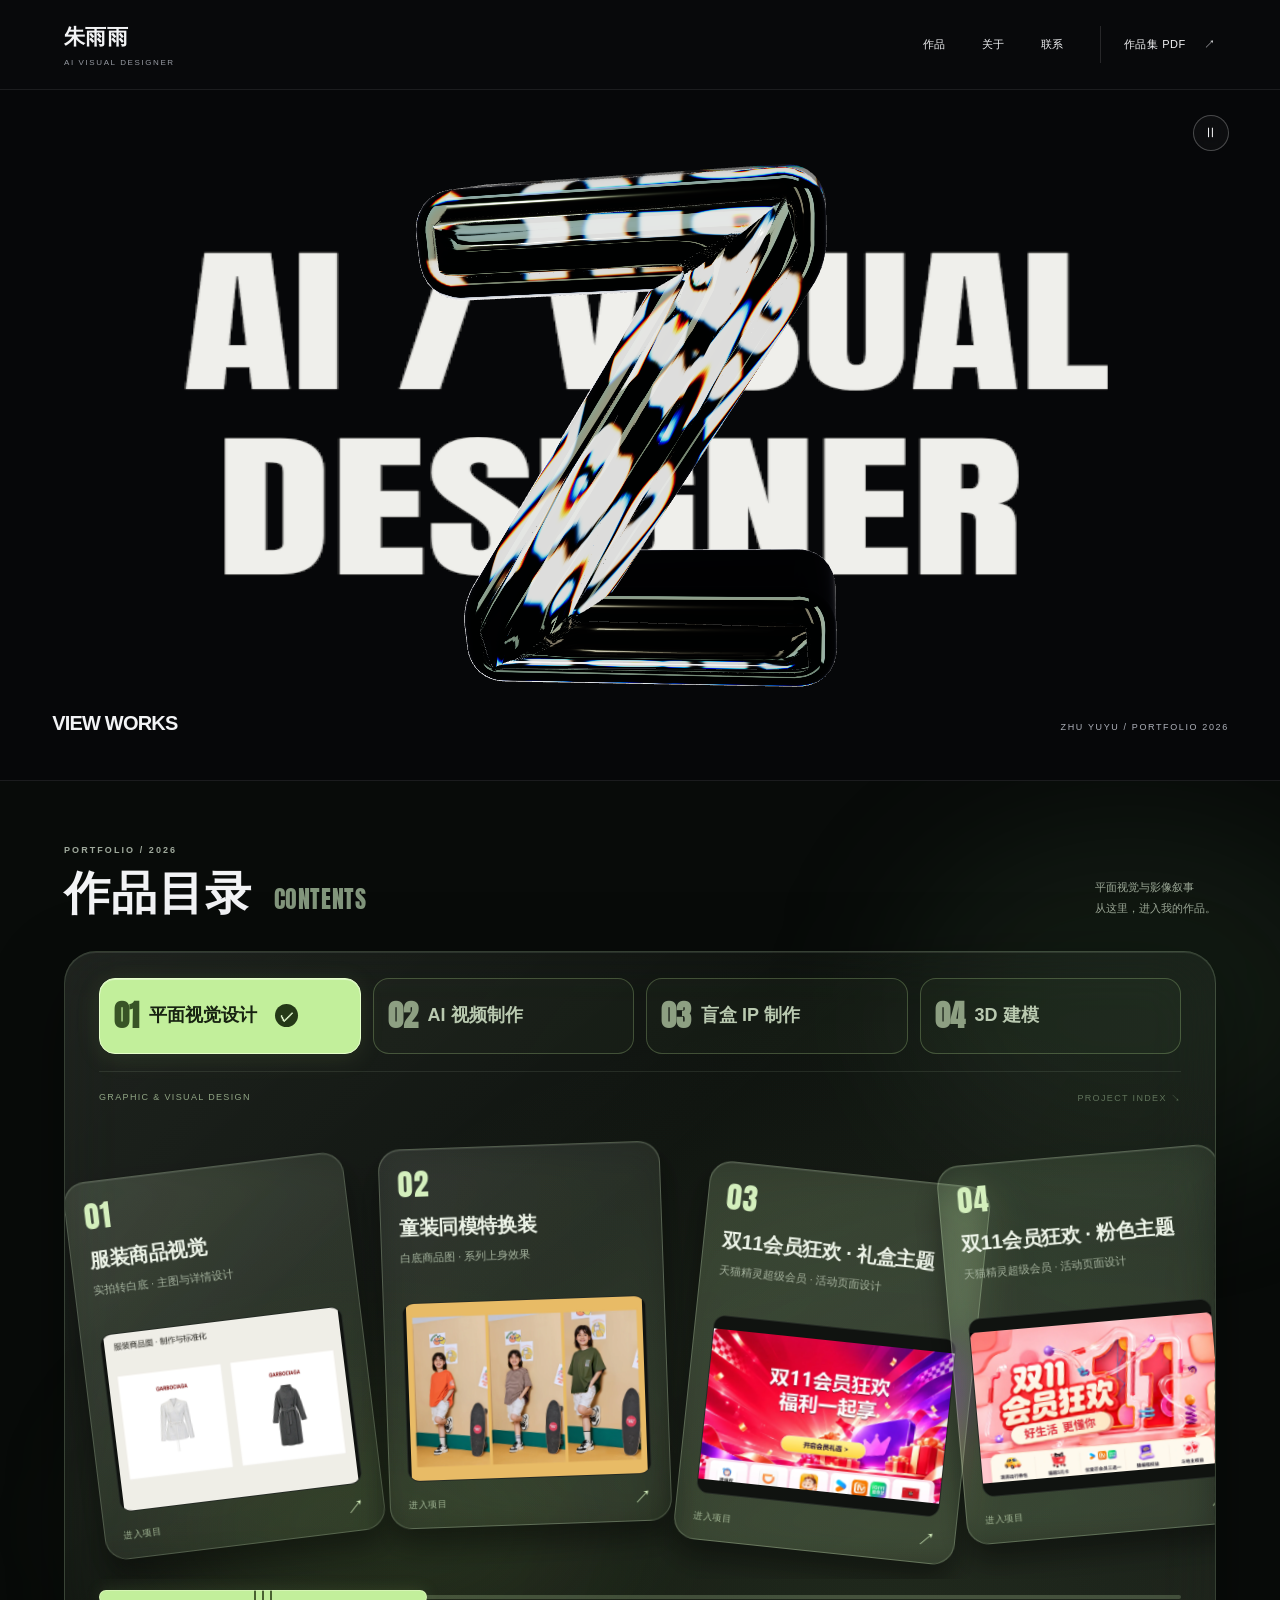
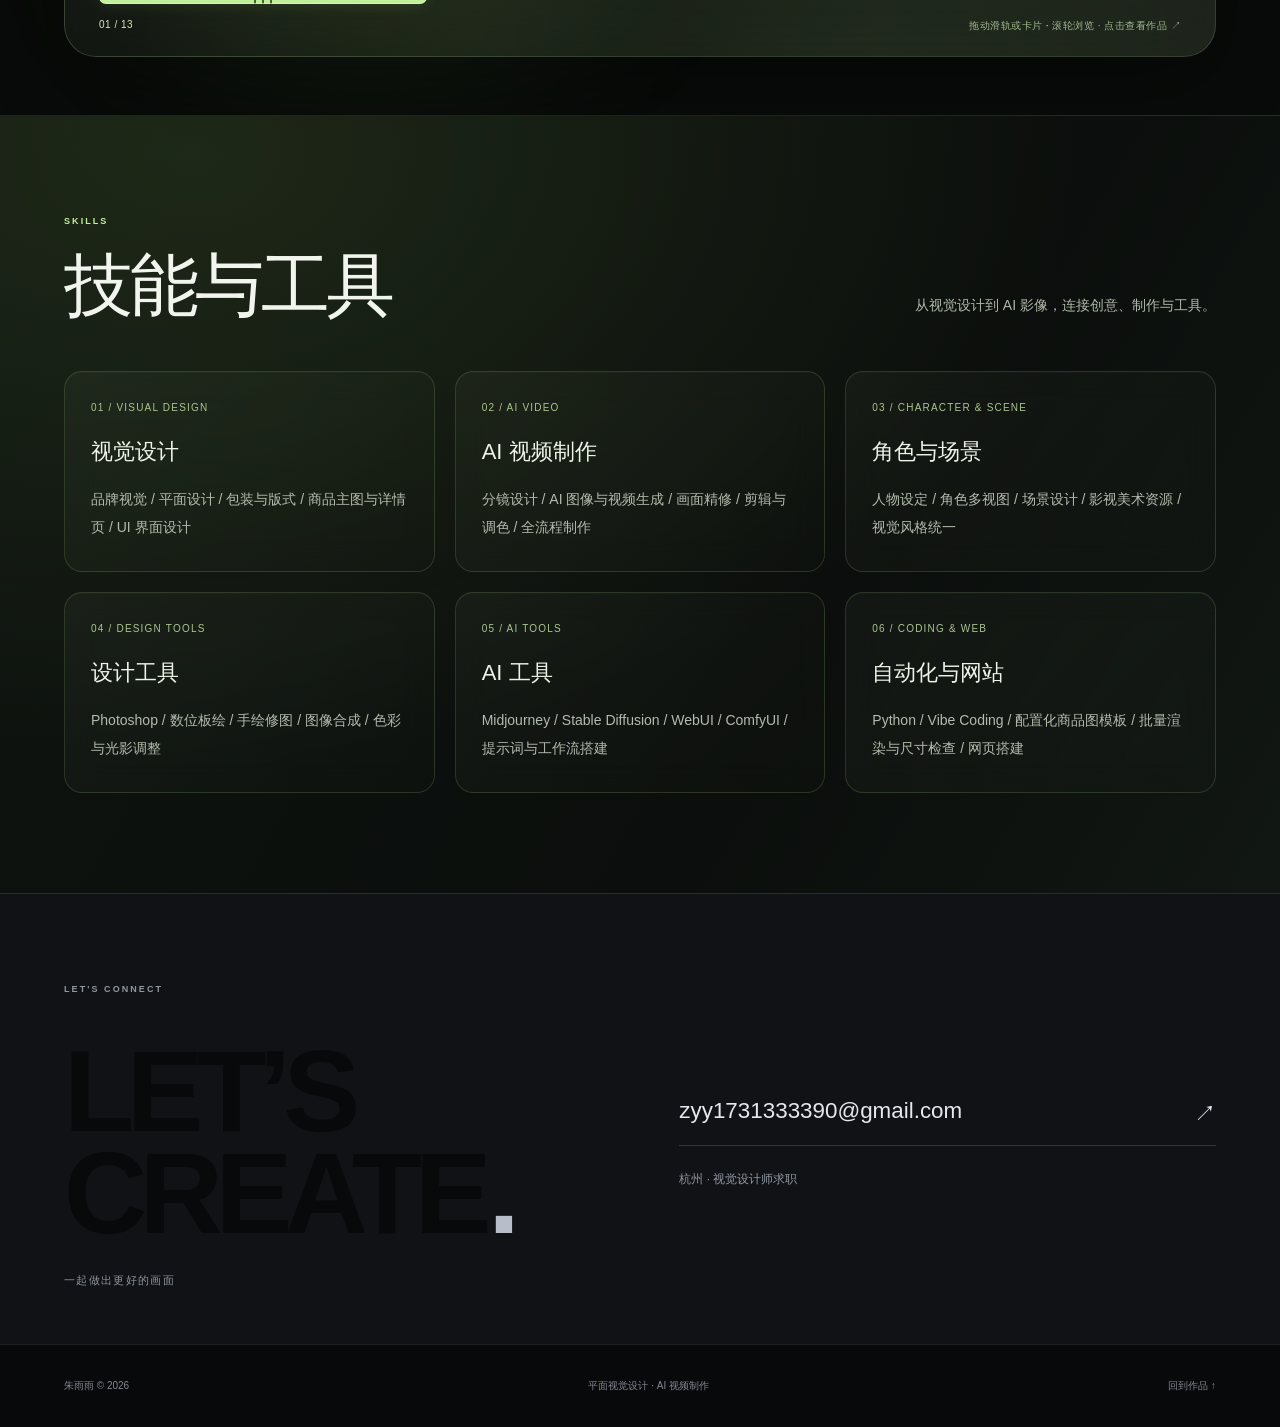
==== index.html @ 50a4301b "Remove two extra garment comparison pairs" ====
<!doctype html><html lang="zh-CN"><head><meta charset="utf-8"><meta name="viewport" content="width=device-width,initial-scale=1"><meta name="theme-color" content="#08090b"><meta name="description" content="朱雨雨的视觉设计作品集。探索童装 AI 换装、影视与角色视觉、产品广告，以及品牌与平面视觉设计。"><title>朱雨雨 · AI 视觉设计作品集</title><link rel="preload" href="vendor/Anton-Regular.ttf" as="font" type="font/ttf" crossorigin><link rel="modulepreload" href="vendor/three.module.min.js"><link rel="stylesheet" href="style.css?v=blender-20261102"><link rel="stylesheet" href="production.css?v=skills-grid-13"><script src="data.js?v=merged-20261104" defer></script><link rel="stylesheet" href="garment-case.css?v=flat-comparisons-5"><script src="garment-case.js?v=selected-comparisons-6" defer></script><link rel="stylesheet" href="commerce-cases.css?v=process-1"><script src="commerce-cases.js?v=merged-links-2" defer></script><script src="app.js?v=merged-catalog-20261104" defer></script><meta property="og:title" content="朱雨雨 · AI / VISUAL DESIGNER"><meta property="og:description" content="电商、影视与角色视觉，以及品牌设计的更多可能。"><meta property="og:image" content="https://zyygit-zh.github.io/ai-designer-portfolio/assets/cover-first-frame-desktop.webp"><script type="module" src="cover-motion.js?v=cover-startup-16"></script></head><body>
<a class="skip" href="#works">跳到作品</a><header class="header"><a class="identity" href="#" aria-label="朱雨雨首页">朱雨雨<span>AI VISUAL DESIGNER</span></a><nav aria-label="主导航"><a href="#works">作品</a><a href="#about">关于</a><a href="#contact">联系</a><a class="download" href="downloads/portfolio.pdf?v=updated-20261020" download="朱雨雨-AI视觉设计作品集-2026.pdf">作品集 PDF <span aria-hidden="true">↗</span></a></nav></header>
<main><section id="home" class="cover" aria-label="个人网站封面"><h1 class="visually-hidden">朱雨雨 · AI / VISUAL DESIGNER</h1><picture class="cover-poster" aria-hidden="true"><source media="(max-width:799px)" srcset="assets/cover-first-frame-mobile.webp"><img src="assets/cover-first-frame-desktop.webp" alt="" fetchpriority="high" width="1265" height="629"></picture><div id="cover-stage" aria-hidden="true"></div><button id="cover-motion-toggle" class="cover-motion-toggle" aria-label="暂停封面动效" aria-pressed="false" hidden>Ⅱ</button><a class="cover-entry" href="#works" aria-label="VIEW WORKS，查看作品"><span class="cover-entry-label">VIEW WORKS</span><span class="entry-arrow" aria-hidden="true">↗</span></a><span class="cover-caption">ZHU YUYU / PORTFOLIO 2026</span></section><section id="works" class="works catalog" aria-labelledby="catalog-title">
 <div class="catalog-heading">
  <div><p class="eyebrow">PORTFOLIO / 2026</p><h2 id="catalog-title">作品目录<span>CONTENTS</span></h2></div>
  <p class="catalog-heading-note">平面视觉与影像叙事<br>从这里，进入我的作品。</p>
 </div>
 <div class="catalog-panel">
  <div class="filter-line">
   <div class="filters" aria-label="作品目录分类">
    <button class="active" data-filter="visual" aria-pressed="true"><span class="catalog-tab-number">01</span><span class="catalog-tab-title">平面视觉设计</span><span class="catalog-tab-check" aria-hidden="true">✓</span></button>
    <button data-filter="video" aria-pressed="false"><span class="catalog-tab-number">02</span><span class="catalog-tab-title">AI 视频制作</span><span class="catalog-tab-check" aria-hidden="true">✓</span></button><button class="catalog-tab" data-filter="ip" aria-pressed="false"><span class="catalog-tab-number">03</span><span class="catalog-tab-title">盲盒 IP 制作</span><span class="catalog-tab-check" aria-hidden="true">✓</span></button><button class="catalog-tab" data-filter="model" aria-pressed="false"><span class="catalog-tab-number">04</span><span class="catalog-tab-title">3D 建模</span><span class="catalog-tab-check" aria-hidden="true">✓</span></button>
   </div>
  </div>
  <div class="catalog-meta"><span id="catalog-type">GRAPHIC &amp; VISUAL DESIGN</span><span>PROJECT INDEX <span aria-hidden="true">↘</span></span></div>
  <div class="gallery catalog-gallery" id="gallery" aria-label="平面视觉设计项目目录" tabindex="0"></div>
  <div class="catalog-navigation">
   <input id="gallery-range" class="catalog-range" type="range" min="0" max="1000" step="1" value="0" aria-label="作品目录浏览滑轨" aria-controls="gallery">
   <div class="gallery-bottom"><span id="gallery-status" aria-live="polite"></span><span>拖动滑轨或卡片 <span aria-hidden="true">·</span> 滚轮浏览 <span aria-hidden="true">·</span> 点击查看作品 <span aria-hidden="true">↗</span></span></div>
  </div>
 </div>
</section>

<section id="about" class="skills-section" aria-labelledby="skills-title">
 <div class="skills-heading"><div><p class="eyebrow">SKILLS</p><h2 id="skills-title">技能与工具</h2></div><p>从视觉设计到 AI 影像，连接创意、制作与工具。</p></div>
 <div class="skills-grid">
  <article class="skill-card"><span class="skill-number">01 / VISUAL DESIGN</span><h3>视觉设计</h3><p>品牌视觉 / 平面设计 / 包装与版式 / 商品主图与详情页 / UI 界面设计</p></article>
  <article class="skill-card"><span class="skill-number">02 / AI VIDEO</span><h3>AI 视频制作</h3><p>分镜设计 / AI 图像与视频生成 / 画面精修 / 剪辑与调色 / 全流程制作</p></article>
  <article class="skill-card"><span class="skill-number">03 / CHARACTER &amp; SCENE</span><h3>角色与场景</h3><p>人物设定 / 角色多视图 / 场景设计 / 影视美术资源 / 视觉风格统一</p></article>
  <article class="skill-card"><span class="skill-number">04 / DESIGN TOOLS</span><h3>设计工具</h3><p>Photoshop / 数位板绘 / 手绘修图 / 图像合成 / 色彩与光影调整</p></article>
  <article class="skill-card"><span class="skill-number">05 / AI TOOLS</span><h3>AI 工具</h3><p>Midjourney / Stable Diffusion / WebUI / ComfyUI / 提示词与工作流搭建</p></article>
  <article class="skill-card"><span class="skill-number">06 / CODING & WEB</span><h3>自动化与网站</h3><p>Python / Vibe Coding / 配置化商品图模板 / 批量渲染与尺寸检查 / 网页搭建</p></article>
 </div>
</section>
<section id="contact" class="contact"><p class="eyebrow">LET'S CONNECT</p><h2>LET’S<br>CREATE<span class="dot">.</span></h2><p class="contact-motto">一起做出更好的画面</p><div class="contact-links"><a href="mailto:zyy1731333390@gmail.com">zyy1731333390@gmail.com <span>↗</span></a><span>杭州 · 视觉设计师求职</span></div></section></main>
<footer><span>朱雨雨 © 2026</span><p>平面视觉设计 · AI 视频制作</p><a href="#works">回到作品 ↑</a></footer>
<dialog id="project-dialog" aria-labelledby="project-title"><div class="dialog-top"><span id="project-type"></span><button class="close" id="close-project" aria-label="关闭项目">关闭 ×</button></div><div id="project-content"></div></dialog><dialog id="lightbox" aria-label="查看大图"><button class="close lightbox-close" id="close-lightbox" aria-label="关闭大图">关闭 ×</button><img id="lightbox-image" alt=""><p id="lightbox-caption"></p><div class="lightbox-nav"><button id="lightbox-prev" aria-label="上一张图片">←</button><span id="lightbox-index"></span><button id="lightbox-next" aria-label="下一张图片">→</button></div></dialog>
</body></html>
---- style.css ----
:root{--paper:#f4f1eb;--ink:#262620;--muted:#77776e;--orange:#e34d2f;--line:#d9d6cc;--font:Inter,"PingFang SC","Microsoft YaHei",Arial,sans-serif}*{box-sizing:border-box}html{scroll-behavior:smooth;scroll-padding-top:110px}body{margin:0;background:var(--paper);color:var(--ink);font-family:var(--font);-webkit-font-smoothing:antialiased}button,a{-webkit-tap-highlight-color:transparent}a{color:inherit;text-decoration:none}button{font:inherit;color:inherit;cursor:pointer}button:focus-visible,a:focus-visible,.gallery:focus-visible{outline:3px solid var(--orange);outline-offset:6px}.skip{position:fixed;left:20px;top:-60px;padding:12px;background:var(--ink);color:white;z-index:100}.skip:focus{top:10px}.header{height:100px;padding:0 5vw;display:flex;align-items:center;justify-content:space-between}.identity{font-weight:700;font-size:24px;letter-spacing:-.04em}.identity span{display:block;margin-top:7px;font-size:9px;letter-spacing:.17em;font-weight:500}.header nav{display:flex;align-items:center;gap:36px;font-size:13px}.header nav a{position:relative}.header nav a:not(.download):after{content:'';height:1px;position:absolute;bottom:-5px;left:0;right:100%;background:var(--ink);transition:right .2s}.header nav a:hover:after{right:0}.download{padding:11px 0 11px 23px;border-left:1px solid var(--line)}.download span{margin-left:15px}.works{padding-top:36px;overflow:hidden}.section-intro{padding:0 5vw;display:flex;align-items:end;justify-content:space-between;gap:40px}.eyebrow{font-size:10px;letter-spacing:.2em;font-weight:600;margin:0 0 22px;color:var(--muted)}h1{font-size:clamp(32px,4.1vw,66px);font-weight:600;letter-spacing:-.05em;line-height:1.2;margin:0}.dot{color:var(--orange);margin-left:4px}.intro-aside{font-size:13px;line-height:1.9;margin:0 0 4px;color:var(--muted)}.filter-line{display:flex;justify-content:space-between;align-items:center;padding:38px 5vw 27px}.filters{display:flex;gap:28px}.filters button{border:0;background:none;padding:7px 0;font-size:12px;color:var(--muted);border-bottom:1px solid transparent}.filters button.active{border-color:var(--ink);color:var(--ink)}.filters span{font-size:9px;color:var(--orange);margin-left:5px}.arrows{display:flex;gap:20px}.arrows button,.lightbox-nav button{border:0;background:none;font-size:23px;padding:3px 8px}.gallery{display:flex;gap:34px;padding:12px 5vw 45px;overflow-x:auto;scroll-snap-type:x mandatory;scrollbar-width:none;overscroll-behavior-x:contain}.gallery::-webkit-scrollbar{display:none}.work{background:none;border:0;text-align:left;padding:0;flex:0 0 clamp(290px,37vw,540px);scroll-snap-align:center;min-width:0}.work .image-wrap{position:relative;aspect-ratio:1.25;transform:perspective(1200px) rotateY(0);transition:transform .45s,box-shadow .45s;box-shadow:0 19px 24px -22px #1e1a1660}.work img{display:block;width:100%;height:100%;object-fit:cover;object-position:center;transition:filter .35s}.work.concept img{object-fit:contain;background:#ebe7df}.work:hover .image-wrap{transform:perspective(1200px) translateY(-8px) rotateY(-2deg);box-shadow:14px 25px 33px -25px #1e1a1680}.work .view{position:absolute;bottom:16px;right:16px;background:var(--paper);padding:10px 15px;font-size:11px;opacity:0;transform:translateY(7px);transition:.2s}.work:hover .view,.work:focus-visible .view{opacity:1;transform:none}.work-meta{display:flex;justify-content:space-between;align-items:start;gap:16px;margin-top:23px}.work-title{font-size:21px;line-height:1.4;letter-spacing:-.035em;font-weight:600;margin:0 0 7px}.work-category{color:var(--muted);font-size:11px}.work-number{font-size:11px;color:var(--orange);padding-top:6px}.gallery-bottom{margin:0 5vw;display:flex;justify-content:space-between;padding-bottom:32px;border-bottom:1px solid var(--line);color:var(--muted);font-size:10px;letter-spacing:.1em}.gallery-bottom span:first-child{color:var(--ink);font-variant-numeric:tabular-nums}.featured{padding:105px 5vw 115px;display:grid;grid-template-columns:.75fr 1fr 1.25fr;gap:36px;align-items:center}.featured h2,h2{font-size:clamp(26px,3.3vw,50px);letter-spacing:-.055em;font-weight:550;line-height:1.3;margin:0}.featured-heading p:last-child{font-size:13px;line-height:1.9;color:var(--muted);margin-top:28px}.feature-image{border:0;background:none;text-align:left;padding:0;align-self:start}.feature-image img{display:block;width:100%;aspect-ratio:.8;object-fit:cover;transition:transform .4s}.film-feature{padding-top:100px}.film-feature img{aspect-ratio:1.25;object-position:60% center}.feature-image:hover img{transform:translateY(-5px)}.feature-image>span{display:flex;flex-direction:column;gap:9px;font-size:17px;margin-top:17px}.feature-image b{font-weight:400;font-size:10px;color:var(--muted)}.about{padding:85px 5vw 100px;background:#e9e7de;display:grid;grid-template-columns:1fr 1fr;gap:9vw}.about-title h2{font-size:clamp(32px,4.2vw,66px);line-height:1.55}.text-link{display:inline-block;margin-top:54px;font-size:12px;border-bottom:1px solid;padding-bottom:6px}.lead{font-size:23px;line-height:1.65;margin-top:0;letter-spacing:-.03em}.about-body>p:not(.lead){font-size:13px;line-height:2;color:#696a60}.tool-list{display:grid;grid-template-columns:1fr 1fr;gap:15px;font-size:11px;margin:33px 0 57px;color:#64665b}.about h3{font-size:13px;font-weight:500;margin:0 0 25px}.experience>div{border-top:1px solid #cbcbbf;padding:23px 0}.experience time{font-size:10px;color:var(--muted)}.experience h4{font-size:14px;font-weight:600;margin:13px 0 10px}.experience p{font-size:12px;line-height:1.9;color:#696a60;margin:0}.education{padding-top:20px;border-top:1px solid #cbcbbf}.process{padding:110px 5vw;display:grid;grid-template-columns:1fr 1fr;gap:9vw}.process h2{font-size:clamp(32px,4vw,62px);line-height:1.5}.process article{position:relative;padding-left:55px;margin-bottom:40px}.process article>span{position:absolute;top:2px;left:0;font-size:12px;color:var(--orange)}.process article h3{font-size:19px;font-weight:500;margin:0 0 16px}.process article p{font-size:13px;line-height:1.9;color:var(--muted);max-width:470px}.small-note{font-size:10px;color:var(--muted);line-height:1.8;padding-left:55px}.contact{background:var(--ink);color:var(--paper);padding:90px 5vw 100px;display:grid;grid-template-columns:1.1fr 1fr;align-items:end;gap:25px}.contact>.eyebrow{grid-column:1/-1;color:#a8a89b}.contact h2{font-size:clamp(40px,5.2vw,80px);font-weight:500}.contact-links{display:flex;flex-direction:column;gap:25px;padding-bottom:8px}.contact-links a{font-size:clamp(17px,2vw,29px);display:flex;justify-content:space-between;padding-bottom:16px;border-bottom:1px solid #525247}.contact-links>span{font-size:12px;color:#a8a89b}footer{padding:32px 5vw;font-size:10px;color:var(--muted);display:flex;align-items:center;justify-content:space-between;gap:30px}footer p{margin:0;line-height:1.8}dialog{border:0;padding:0;background:var(--paper);color:var(--ink);max-width:none}dialog::backdrop{background:#1a1919b8;backdrop-filter:blur(8px)}#project-dialog{width:min(1120px,94vw);height:90vh;max-height:90vh;overflow-y:auto;overscroll-behavior:contain}.dialog-top{display:flex;justify-content:space-between;align-items:center;padding:22px 40px;position:sticky;top:0;z-index:5;background:var(--paper);border-bottom:1px solid var(--line)}.dialog-top>span{font-size:10px;letter-spacing:.08em;color:var(--muted)}.close{border:0;background:none;padding:10px 0 10px 20px;font-size:12px}.project-header{padding:50px 40px 32px}.project-header h2{font-size:clamp(32px,4vw,55px);line-height:1.35;margin-bottom:24px}.project-header .summary{max-width:740px;line-height:1.9;font-size:15px;color:#66675e}.project-facts{display:grid;grid-template-columns:1fr 2fr;gap:35px;margin-top:32px;font-size:12px;line-height:1.9;border-top:1px solid var(--line);padding-top:24px}.project-facts strong{display:block;font-size:10px;color:var(--muted);font-weight:400;letter-spacing:.08em;margin-bottom:8px}.project-body{padding:0 40px 50px}.project-body h3{font-size:22px;margin:42px 0 14px;font-weight:550}.project-body .section-copy{font-size:13px;line-height:1.9;color:var(--muted);max-width:740px;margin-bottom:25px}.project-images{display:grid;grid-template-columns:repeat(2,minmax(0,1fr));gap:22px}.project-images.three{grid-template-columns:repeat(3,minmax(0,1fr))}.project-images.single{grid-template-columns:1fr}.project-images figure{margin:0;min-width:0}.project-images button{border:0;background:none;padding:0;display:block;width:100%;position:relative;cursor:zoom-in}.project-images img{width:100%;height:auto;display:block;max-height:780px;object-fit:contain}.project-images figcaption{font-size:10px;color:var(--muted);line-height:1.7;margin-top:11px}.video-block{margin-top:36px}.video-block h4{font-size:15px;font-weight:500;margin:0 0 14px}.video-block video{display:block;width:100%;max-height:650px;background:#141414}.video-block p{font-size:10px;color:var(--muted);line-height:1.8}.project-note{border-top:1px solid var(--line);padding-top:25px;margin-top:45px;font-size:11px;line-height:1.9;color:var(--muted)}#lightbox{width:100vw;height:100dvh;max-height:none;max-width:none;background:#171716;color:#e9e6de;overflow:hidden;padding:65px 35px 80px;display:none}#lightbox[open]{display:flex;flex-direction:column;align-items:center;justify-content:center}#lightbox-image{max-height:calc(100dvh - 175px);max-width:100%;object-fit:contain;display:block}.lightbox-close{position:absolute;right:30px;top:15px;color:white}.lightbox-nav{position:absolute;bottom:22px;display:flex;gap:40px;align-items:center;font-size:12px}.lightbox-nav button{color:white}#lightbox-caption{font-size:11px;margin:15px 0 0;color:#b6b5a9;text-align:center;max-width:80vw}body.modal-open{overflow:hidden}.empty{padding:80px;color:var(--muted)}
@media(min-width:1600px){.header,.section-intro,.filter-line{padding-left:max(5vw,calc((100vw - 1440px)/2));padding-right:max(5vw,calc((100vw - 1440px)/2))}.works{padding-top:45px}.gallery{padding-left:max(5vw,calc((100vw - 1440px)/2))}}
@media(max-width:800px){.header{height:86px}.identity{font-size:21px}.header nav{gap:23px}.header .download{display:none}.works{padding-top:24px}.section-intro{align-items:start}.intro-aside{display:none}.eyebrow{font-size:9px;margin-bottom:18px}.filter-line{padding-top:29px;padding-bottom:19px;gap:10px}.filters{gap:20px;overflow:auto;scrollbar-width:none;white-space:nowrap}.filters button{font-size:11px}.arrows{gap:8px}.arrows button{font-size:20px;padding:2px}.gallery{gap:23px;padding-bottom:33px}.work{flex-basis:76vw}.work .image-wrap{aspect-ratio:1.12}.work-title{font-size:19px}.work .view{display:none}.featured{padding:70px 5vw;grid-template-columns:1fr 1fr;gap:25px}.featured-heading{grid-column:1/-1;margin-bottom:7px}.featured-heading p:last-child{margin:15px 0}.featured-heading p:last-child br{display:none}.film-feature{padding-top:55px}.about{grid-template-columns:1fr;padding:65px 5vw;gap:45px}.about-title h2{font-size:40px;line-height:1.35}.about-title .text-link{margin-top:26px}.lead{font-size:21px}.tool-list{margin-bottom:40px}.process{grid-template-columns:1fr;padding:65px 5vw;gap:35px}.process h2{font-size:36px;line-height:1.35}.process article{padding-left:40px}.small-note{padding-left:40px}.contact{grid-template-columns:1fr;padding:65px 5vw;gap:25px}.contact h2{font-size:53px}.contact-links{margin-top:15px}.contact-links a{font-size:21px}.contact>.eyebrow{margin-bottom:0}footer{align-items:start;flex-wrap:wrap;gap:17px;font-size:9px}footer p{order:3;flex-basis:100%}.dialog-top{padding:14px 22px}.project-header{padding:35px 22px 22px}.project-facts{grid-template-columns:1fr;gap:17px;margin-top:24px}.project-body{padding:0 22px 35px}.project-images{gap:14px}.project-images.three{grid-template-columns:1fr 1fr}.project-images.three figure:first-child{grid-column:1/-1}.project-body h3{font-size:20px}.project-header .summary{font-size:14px}#project-dialog{width:96vw;height:94dvh;max-height:94dvh}#lightbox{padding:65px 10px 85px}.gallery-bottom{font-size:9px}.experience h4{line-height:1.6}}
@media(prefers-reduced-motion:reduce){html{scroll-behavior:auto}*,*:before,*:after{transition:none!important;animation:none!important}.work:hover .image-wrap{transform:none}}
/* Black / white / glass direction, based on the supplied cover. */
:root{--paper:#08090b;--ink:#f2f3f5;--muted:#8d9097;--orange:#d9dce3;--line:#ffffff24;color-scheme:dark}body{background:#08090b}.header{height:90px;border-bottom:1px solid #ffffff15;position:relative;z-index:10;background:#08090b}.identity{font-size:21px;letter-spacing:.02em}.identity span{color:#979ba3;font-size:8px;letter-spacing:.2em}.header nav{font-size:11px;letter-spacing:.05em}.download{border-color:#ffffff20}.visually-hidden{position:absolute!important;width:1px;height:1px;padding:0;margin:-1px;overflow:hidden;clip:rect(0,0,0,0);white-space:nowrap;border:0}.cover{position:relative;overflow:hidden;background:#060709;border-bottom:1px solid #ffffff16}.cover-art{display:block;width:100%;height:auto;max-height:calc(100svh - 90px);object-fit:contain;object-position:center;user-select:none}.cover-entry{position:absolute;left:2.3%;bottom:3.6%;width:16%;height:6.4%;min-height:30px;background:linear-gradient(130deg,#ffffff00,#ffffff00);border:1px solid transparent;transition:background .3s,border .3s;border-radius:2px}.cover-entry:hover,.cover-entry:focus-visible{background:#ffffff10;border-color:#ffffff40;backdrop-filter:blur(3px)}.entry-arrow{position:absolute;right:-18px;top:50%;transform:translateY(-50%);font-size:22px;transition:transform .25s;opacity:0}.cover-entry:hover .entry-arrow,.cover-entry:focus-visible .entry-arrow{opacity:1;transform:translate(5px,-50%)}.cover-caption{position:absolute;right:4vw;bottom:5.3%;font-size:9px;letter-spacing:.18em;color:#aeb1ba}.works{padding-top:100px;background:linear-gradient(170deg,#0a0b0e,#08090b 70%)}.section-intro{align-items:center}.eyebrow{font-size:9px;letter-spacing:.23em;color:#90959d}.works-title{font-size:clamp(37px,5.3vw,84px);font-weight:850;letter-spacing:-.065em;line-height:.98;max-width:850px}.works-title>span{display:block;font-size:12px;letter-spacing:.2em;font-weight:400;margin-top:22px;color:#959aa4}.intro-aside{font-size:12px;color:#a2a5ae}.filter-line{padding-top:37px}.filters button.active{border-color:white}.arrows button:disabled{opacity:.25;cursor:default}.gallery{padding-bottom:52px}.work .image-wrap{box-shadow:0 22px 32px -15px #0009;transition:transform .45s,box-shadow .45s}.work:hover .image-wrap{box-shadow:0 28px 48px -18px #000,0 0 0 1px #ffffff22;transform:perspective(1300px) translateY(-8px) rotateY(-2deg)}.work.concept img{background:#14161b}.work .view{background:#ffffff10;border:1px solid #ffffff30;backdrop-filter:blur(16px);color:white}.work-title{font-size:21px;font-weight:500;letter-spacing:-.02em}.work-number{color:#a6aab3}.work-category{color:#8a8f99}.gallery-bottom{border-color:#ffffff1c}.featured{padding-top:105px;padding-bottom:115px}.featured h2{font-size:clamp(37px,4vw,64px);font-weight:800;line-height:.95;letter-spacing:-.06em}.cn-subtitle{display:block;font-size:12px;font-weight:400;letter-spacing:.13em;margin-top:25px;color:#a8acb4}.featured-heading p:last-child{font-size:12px;color:#8d929c}.feature-image img{filter:saturate(.92);box-shadow:0 15px 35px #0005}.feature-image b{color:#8d929c}.about{background:linear-gradient(120deg,#121419,#0c0e12);border-top:1px solid #ffffff1c;border-bottom:1px solid #ffffff1c}.about-title h2{font-family:Arial,var(--font);font-weight:800;font-size:clamp(42px,5.9vw,93px);letter-spacing:-.075em;line-height:.98;overflow-wrap:anywhere}.about-motto{font-size:11px;letter-spacing:.08em;line-height:1.9;color:#979ba5;margin-top:27px}.about-title .text-link{color:#c4c7ce;font-size:11px;border-color:#616672}.lead{color:#f0f1f4;font-size:22px}.about-body>p:not(.lead){color:#a0a4ad}.tool-list{color:#b7bcc6;font-size:10px;gap:14px;border-top:1px solid #ffffff1c;padding-top:24px}.experience>div{border-color:#ffffff1c}.experience time{color:#858b96;font-size:10px}.experience h4{color:#e4e6eb}.experience p{color:#9b9faa}.education{border-color:#ffffff1c}.process h2{font-family:Arial,var(--font);font-size:clamp(47px,5vw,79px);font-weight:800;line-height:.99;letter-spacing:-.065em}.process article h3{color:#e7e9ef}.process article p{color:#9298a2}.process article>span{color:#b6bbc6}.contact{background:#101216;border-top:1px solid #ffffff1c;position:relative;overflow:hidden;align-items:center}.contact h2{font-family:Arial,var(--font);font-weight:800;font-size:clamp(62px,9vw,140px);letter-spacing:-.065em;line-height:.88}.contact .eyebrow{color:#9096a0}.contact-motto{position:absolute;bottom:45px;left:5vw;font-size:11px;letter-spacing:.12em;color:#8e949f}.contact-links{padding-bottom:0}.contact-links a{font-weight:300;font-size:clamp(16px,1.75vw,28px);color:#e5e7ec;border-color:#ffffff28}.contact-links>span{color:#9298a2}footer{border-top:1px solid #ffffff17;background:#08090b;color:#828893}.dot{color:#b7beca}.dialog-top{background:#0b0d12e8;backdrop-filter:blur(24px);border-color:#ffffff1c}.dialog-top>span{color:#a2a8b4}#project-dialog{background:#0e1117;color:#eff1f6;border:1px solid #ffffff21;box-shadow:0 30px 120px #000a}dialog::backdrop{background:#020306d4;backdrop-filter:blur(15px)}.project-header h2{font-weight:650;letter-spacing:-.03em}.project-header .summary{color:#a3a9b3}.project-facts{color:#d5dae3;border-color:#ffffff20}.project-facts strong{color:#828b99}.project-body .section-copy{color:#9ca4b0}.project-images figcaption{color:#87909e}.project-images img{background:#141820}.project-note{color:#929aa8;border-color:#ffffff1b}.video-block p{color:#8992a1}.close{color:#dce1eb}#lightbox{background:#050609}#lightbox-caption{color:#a5adba}.lightbox-nav{color:#cbd2de}.skip{background:#fff;color:#08090b}
@media(min-width:1600px){.works{padding-top:100px}}
@media(max-width:800px){.header{height:78px}.identity{font-size:18px}.identity span{font-size:7px}.header nav{gap:21px;font-size:10px}.cover-art{max-height:none;aspect-ratio:2048/1096;object-fit:contain;width:100%}.cover-caption{font-size:6px;right:4%;bottom:4%;letter-spacing:.12em}.cover-entry{min-height:23px;width:18%;bottom:2.2%;left:2.4%}.entry-arrow{font-size:15px;right:-11px}.works{padding-top:60px}.works-title{font-size:43px;max-width:95vw}.works-title>span{font-size:10px;margin-top:16px}.featured{padding-top:65px;padding-bottom:70px}.featured h2{font-size:43px}.featured-heading{display:grid;grid-template-columns:1fr 1fr;gap:0 20px}.featured-heading>.eyebrow{grid-column:1/-1}.featured-heading p:last-child{align-self:end;font-size:11px}.cn-subtitle{font-size:10px;margin-top:17px}.about-title h2{font-size:clamp(43px,10.8vw,78px);line-height:.98}.about-title .text-link{margin-top:15px}.about-motto{margin-top:20px;font-size:10px}.about{gap:35px}.lead{font-size:20px}.process h2{font-size:56px}.contact{padding-bottom:110px}.contact h2{font-size:75px}.contact-motto{bottom:35px;font-size:10px}.contact-links{margin-top:12px}.contact-links a{font-size:20px}.dialog-top{padding:14px 20px}.project-images img{background:#101319}}

/* Live optical glass Z cover. */
.cover{height:clamp(420px,54vw,calc(100svh - 90px));min-height:360px}.cover-poster{position:absolute;inset:0;overflow:hidden;pointer-events:none}.cover-poster img{position:absolute;top:0;left:50%;display:block;height:100%;width:auto;max-width:none;transform:translateX(-50%)}.motion-ready .cover-poster{visibility:hidden}#cover-stage{position:absolute;inset:0;opacity:0}.motion-ready #cover-stage{opacity:1}#cover-stage canvas{display:block;width:100%;height:100%}.cover-entry{z-index:2;left:4vw;bottom:5%;height:auto;min-height:40px;width:auto;padding:10px 0}.cover-entry-label{display:block;font-size:20px;font-weight:800;letter-spacing:-.04em}.cover-caption{z-index:2;bottom:7%}.cover-motion-toggle{position:absolute;right:4vw;top:25px;z-index:3;border:1px solid #ffffff40;background:#ffffff08;backdrop-filter:blur(8px);width:36px;height:36px;border-radius:50%;font-size:13px}.cover-motion-toggle[hidden]{display:none}.entry-arrow{right:-30px}.cover-entry:hover{border-color:transparent;background:none}.cover-entry:focus-visible{outline:2px solid white;outline-offset:6px}@media(max-width:800px){.cover{height:76vw;min-height:320px;max-height:650px}.cover-entry-label{font-size:15px}.cover-entry{left:5vw;bottom:4%}.cover-caption{bottom:7%;font-size:6px}.cover-motion-toggle{width:30px;height:30px;top:18px}}

.cover-entry{min-width:150px}
@media(max-width:800px){.cover-entry{min-width:110px}}

@font-face{font-family:CoverDisplay;src:url("vendor/Anton-Regular.ttf") format("truetype");font-weight:400;font-style:normal;font-display:swap}

/* Project index: dark green frosted glass and offset portfolio cards. */
#works.catalog{--catalog-green:#c2ef9b;padding:64px 0 58px;position:relative;background:#080b09;isolation:isolate;overflow:hidden}
.catalog:before,.catalog:after{content:"";position:absolute;z-index:-1;pointer-events:none;border-radius:50%;filter:blur(70px)}
.catalog:before{width:460px;height:340px;right:-80px;top:50px;background:#49734a26}
.catalog:after{width:480px;height:260px;left:10%;bottom:60px;background:#6c8d4530}
.catalog-heading{margin:0 auto 32px;width:90%;max-width:1440px;display:flex;justify-content:space-between;align-items:end;gap:24px}
.catalog-heading .eyebrow{color:#9fa99c;margin-bottom:13px}
#catalog-title{font-size:clamp(34px,3.6vw,57px);font-weight:750;letter-spacing:.02em;line-height:1.1}
#catalog-title>span{font-family:CoverDisplay,Arial,sans-serif;font-weight:400;font-size:.52em;letter-spacing:.025em;color:#82967c;display:inline-block;margin-left:22px}
.catalog-heading-note{color:#9ca897;font-size:11px;line-height:1.9;margin:0}
.catalog-panel{position:relative;width:90%;max-width:1440px;margin:0 auto;border:1px solid #d0f0be30;border-radius:32px;background:linear-gradient(125deg,#d7f5c814,#a6c5980b 45%,#cadfc614);box-shadow:inset 0 1px 0 #efffe51a,0 24px 80px #0005;backdrop-filter:blur(32px);-webkit-backdrop-filter:blur(32px);overflow:hidden}
.catalog-panel:before{content:"";position:absolute;inset:0;pointer-events:none;background:radial-gradient(ellipse at 70% 100%,#a3d47718,transparent 65%),linear-gradient(140deg,#ffffff08,transparent 45%);z-index:-1}
.catalog .filter-line{padding:26px 34px 17px;gap:24px;align-items:center}
.catalog .filters{gap:12px;flex-wrap:wrap}
.catalog .filters button{display:flex;align-items:center;gap:12px;padding:12px 18px;border:1px solid transparent;border-radius:12px;font-size:14px;color:#9caa95;transition:background .25s,border-color .25s,color .25s}
.catalog .filters button.active{background:#b5e89716;border-color:#c4eea944;color:#e6f6d9}
.catalog .filters button:hover{background:#b5e8970d;color:#ecf8e3}
.catalog .filters .catalog-tab-number{font-family:CoverDisplay,Arial,sans-serif;font-size:19px;margin:0;color:#73816c}
.catalog .filters button.active .catalog-tab-number{color:var(--catalog-green)}
.catalog .arrows{gap:9px}
.catalog .arrows button{font-size:21px;line-height:1;width:38px;height:38px;border:1px solid #c1dda42b;border-radius:50%;color:#cfe9bb}
.catalog .arrows button:hover:not(:disabled){background:#bcdf9c18;border-color:#c4eea965}
.catalog-meta{display:flex;justify-content:space-between;margin:0 34px;padding-top:20px;border-top:1px solid #d1e4c31b;font-size:9px;letter-spacing:.15em;color:#91a685}
.catalog-meta>span:last-child{color:#61735b}
#works .catalog-gallery{padding:40px 36px 54px;gap:14px;scroll-snap-type:x proximity;scroll-padding-inline:36px;align-items:flex-start}
#works .catalog-card{position:relative;flex:0 0 clamp(220px,22vw,306px);margin-right:-8px;padding:20px 18px 14px;border:1px solid #d8efc942;border-radius:22px;background:linear-gradient(150deg,#cbe9b91c,#abc0940c);box-shadow:inset 0 1px 0 #ffffff16,0 18px 28px #0006;backdrop-filter:blur(20px);-webkit-backdrop-filter:blur(20px);transform:translateY(var(--card-offset)) rotate(var(--card-angle));transform-origin:50% 88%;transition:transform .35s,border-color .35s,box-shadow .35s;background-clip:padding-box;scroll-snap-align:start;will-change:transform}
#works .catalog-card:nth-child(4n+2){background:linear-gradient(145deg,#c3cdc21a,#b7d79d0b)}
#works .catalog-card:nth-child(4n+3){background:linear-gradient(145deg,#d4f5bd24,#b9d09f14)}
#works .catalog-card:nth-child(4n){background:linear-gradient(145deg,#7ea87521,#aac99412)}
#works .catalog-card:hover,#works .catalog-card:focus-visible{transform:translateY(-8px) rotate(0);z-index:3;border-color:#daffb57a;box-shadow:0 24px 40px #0008,inset 0 1px 0 #ffffff20}
.catalog-card-top{display:flex;align-items:center;justify-content:space-between;gap:12px;margin-bottom:15px}
.catalog-card-number{font-family:CoverDisplay,Arial,sans-serif;font-size:30px;line-height:1;letter-spacing:.02em;color:#d4efbd}
.catalog-card-label{font-size:9px;letter-spacing:.1em;color:#a5b79a;border:1px solid #cde0be30;border-radius:20px;padding:5px 8px}
.catalog-card h3{font-size:20px;line-height:1.35;letter-spacing:-.02em;font-weight:600;margin:0 0 8px;color:#edf4e8;min-height:27px}
.catalog-card-subtitle{font-size:11px;line-height:1.6;color:#a7b5a0;margin:0 0 18px;min-height:35px}
.catalog-thumbnail{position:relative;aspect-ratio:1.36;border-radius:12px;border:1px solid #eefde520;overflow:hidden;background:#080c09}
#works .catalog-thumbnail img{width:100%;height:100%;object-fit:contain;display:block;background:#101310}
.catalog-play{position:absolute;inset:50% auto auto 50%;transform:translate(-50%,-50%);width:38px;height:38px;display:grid;place-items:center;padding-left:3px;color:#e5ffd2;font-size:12px;border-radius:50%;border:1px solid #e4ffcb66;background:#0b100b70;backdrop-filter:blur(12px)}
.catalog-card-bottom{display:flex;align-items:center;justify-content:space-between;font-size:9px;letter-spacing:.08em;color:#a6ba99;margin-top:14px}
.catalog-card-bottom>span{font-size:18px;line-height:1;color:#d4efbd}
.catalog .gallery-bottom{margin:0 34px;padding:15px 0 23px;border-top:1px solid #cce5b921;border-bottom:0;letter-spacing:.1em;color:#7f9571}
.catalog .gallery-bottom>span:first-child{color:#d1e8be}
.catalog button:focus-visible,.catalog .gallery:focus-visible{outline:2px solid #c9f39e;outline-offset:5px}
@media(min-width:1600px){#works .catalog-gallery{gap:21px}.catalog .filter-line{padding-top:30px}#works .catalog-card{flex-basis:306px}}
@media(max-width:800px){
 #works.catalog{padding:45px 0}
 .catalog-heading{margin-bottom:24px;align-items:center}
 #catalog-title{font-size:31px}
 #catalog-title>span{font-size:18px;display:block;margin:9px 0 0}
 .catalog-heading-note{font-size:10px;max-width:130px}
 .catalog-panel{width:92%;border-radius:24px}
 .catalog .filter-line{padding:19px 17px 16px;gap:10px;align-items:start;flex-wrap:wrap}
 .catalog .filters{gap:7px;overflow:visible;flex:1}
 .catalog .filters button{padding:10px 11px;font-size:12px;gap:7px;flex:1;justify-content:center;white-space:nowrap}
 .catalog .filters .catalog-tab-number{font-size:16px}
 .catalog .arrows{width:100%;justify-content:flex-end;gap:8px}
 .catalog .arrows button{width:30px;height:30px;font-size:18px}
 .catalog-meta{margin:0 20px;padding-top:17px;font-size:8px;letter-spacing:.09em}
 #works .catalog-gallery{padding:34px 29px 48px;gap:18px;scroll-padding-inline:29px}
 #works .catalog-card{flex-basis:min(69vw,292px);margin-right:-7px;padding:19px 16px 14px;border-radius:20px}
 .catalog-card h3{font-size:19px}
 .catalog-card-number{font-size:28px}
 .catalog .gallery-bottom{margin:0 20px;padding:14px 0 21px;font-size:8px;letter-spacing:.04em}
}
@media(max-width:380px){.catalog .filters button{font-size:11px;padding:10px 8px}.catalog-meta>span:last-child{display:none}.catalog-heading-note{font-size:9px}}
@media(prefers-reduced-motion:reduce){#works .catalog-card:hover,#works .catalog-card:focus-visible{transform:translateY(var(--card-offset)) rotate(var(--card-angle))}}

/* Prominent categories and a bottom rail for direct browsing. */
.catalog .filters{gap:16px}
.catalog .filters button{position:relative;gap:16px;min-width:260px;min-height:76px;padding:17px 24px;border:1px solid #c2ef9b40;border-radius:16px;background:#c2ef9b08;color:#b9c9b0;font-size:21px;font-weight:600;line-height:1.3}
.catalog .filters button:hover{background:#c2ef9b16;border-color:#c2ef9b70}
.catalog .filters button.active,.catalog .filters button.active:hover{background:#c2ef9b;color:#172211;border-color:#e6ffcb;box-shadow:inset 0 1px 0 #fff6,0 4px 24px #a6d5771f}
.catalog .filters .catalog-tab-number{font-size:30px;color:#8d9f82}
.catalog .filters button.active .catalog-tab-number{color:#385426}
.catalog .filters .catalog-tab-title{font-size:inherit;font-weight:inherit;color:inherit;margin:0}
.catalog .filters .catalog-tab-check{display:grid;place-items:center;width:23px;height:23px;margin-left:8px;border-radius:50%;background:#243817;color:#e2f8cf;font-size:14px;opacity:0}
.catalog .filters button.active .catalog-tab-check{opacity:1}
#works .catalog-gallery{scroll-snap-type:none;scroll-behavior:auto;cursor:grab;touch-action:pan-x pan-y;overscroll-behavior-x:contain}
#works .catalog-card{cursor:grab}
#works .catalog-gallery.is-dragging,#works .catalog-gallery.is-dragging .catalog-card{cursor:grabbing;user-select:none}
#works .catalog-gallery.is-dragging .catalog-card:hover{transform:translateY(var(--card-offset)) rotate(var(--card-angle));z-index:auto}
.catalog-thumbnail img{-webkit-user-drag:none;user-select:none}
.catalog-navigation{margin:0 34px}
.catalog-range{display:block;appearance:none;-webkit-appearance:none;width:100%;height:36px;margin:0;padding:0;border:0;background:transparent;cursor:grab;touch-action:none}
.catalog-range:active{cursor:grabbing}
.catalog-range::-webkit-slider-runnable-track{height:4px;border-radius:8px;background:#c8e8ac38}
.catalog-range::-webkit-slider-thumb{appearance:none;-webkit-appearance:none;width:var(--rail-thumb-width,140px);height:14px;margin-top:-5px;border:1px solid #e2f9c5a1;border-radius:9px;background:linear-gradient(90deg,transparent calc(50% - 9px),#496230 calc(50% - 9px),#496230 calc(50% - 7px),transparent calc(50% - 7px),transparent calc(50% - 1px),#496230 calc(50% - 1px),#496230 calc(50% + 1px),transparent calc(50% + 1px),transparent calc(50% + 7px),#496230 calc(50% + 7px),#496230 calc(50% + 9px),transparent calc(50% + 9px)),#c2ef9b;box-shadow:0 0 16px #b0df7b25}
.catalog-range::-moz-range-track{height:4px;border-radius:8px;background:#c8e8ac38}
.catalog-range::-moz-range-thumb{width:var(--rail-thumb-width,140px);height:12px;border:1px solid #e2f9c5a1;border-radius:9px;background:#c2ef9b}
.catalog-range:hover::-webkit-slider-thumb{background-color:#d6ffb0}
.catalog-range:focus-visible{outline:2px solid #c9f39e;outline-offset:3px;border-radius:12px}
.catalog-range:disabled{opacity:.4;cursor:default}
.catalog .catalog-navigation .gallery-bottom{margin:0;padding:4px 0 23px;border:0;font-size:10px;letter-spacing:.05em;color:#a0b78f}
@media(max-width:800px){
 .catalog .filters{display:grid;grid-template-columns:repeat(2,minmax(0,1fr));width:100%;gap:10px}
 .catalog .filters button{min-width:0;min-height:96px;padding:14px 13px;gap:10px;align-items:flex-start;justify-content:center;flex-direction:column;font-size:17px;white-space:nowrap;border-radius:14px}
 .catalog .filters .catalog-tab-number{font-size:24px}
 .catalog .filters .catalog-tab-check{position:absolute;right:12px;top:15px;width:20px;height:20px;margin:0;font-size:12px}
 .catalog-navigation{margin:0 20px}
 .catalog-range{height:40px}
 .catalog .catalog-navigation .gallery-bottom{padding:3px 0 22px;font-size:9px}
}
@media(max-width:380px){.catalog .filters button{font-size:15px;padding:14px 11px}.catalog .catalog-navigation .gallery-bottom{font-size:8px}}

/* Image-first project viewers, without editorial introductions. */
#project-dialog{padding:0;height:fit-content;max-height:90vh;border-radius:14px;background:#080b09}
#project-dialog .dialog-top{height:0;min-height:0;padding:0;border:0;justify-content:flex-end;background:transparent;backdrop-filter:none;overflow:visible}
#project-dialog .dialog-top>span{display:none}
#project-dialog #close-project{position:absolute;right:15px;top:15px;padding:9px 15px;min-height:40px;border:1px solid #ffffff66;border-radius:24px;background:#090e0bd9;color:#f1f8ee;backdrop-filter:blur(16px);box-shadow:0 3px 16px #0004;font-size:13px;line-height:1.5}
#project-dialog #close-project:focus-visible{outline:2px solid #c2ef9b;outline-offset:3px}
.longform-images,.media-images{width:100%;margin:0 auto}
.longform-images img{display:block;width:100%;height:auto;max-height:none;margin:0;object-fit:contain}
.media-images{display:grid;grid-template-columns:1fr;gap:0}
.media-images button{display:block;width:100%;padding:0;border:0;background:transparent;cursor:zoom-in}
.media-images img{display:block;width:100%;height:auto;margin:0}
.media-videos{min-height:100%;display:grid;align-content:center;gap:20px;padding:70px 0 30px}
.media-videos video{display:block;width:100%;max-height:75vh;background:#000}
@media(max-width:800px){#project-dialog{width:96vw;height:fit-content;max-height:94dvh;border-radius:10px}#project-dialog #close-project{right:10px;top:10px;font-size:12px;min-height:36px;padding:7px 12px}.media-videos{padding-top:60px}}
.catalog .filters{display:grid;grid-template-columns:repeat(4,minmax(0,1fr));width:100%;gap:12px}.catalog .filters button{min-width:0;padding:17px 14px;gap:10px;font-size:18px}.catalog-gallery>p{padding:40px;color:#b9c9b0}@media(max-width:1000px){.catalog .filters{grid-template-columns:repeat(2,minmax(0,1fr))}}
---- production.css ----
/* Production artwork belongs only to video projects. */
.production-section{padding:26px 24px 32px;border-top:1px solid #c2ef9b26}
.production-heading{display:flex;align-items:center;justify-content:space-between;gap:18px;margin-bottom:18px}
.production-heading h2{margin:0;color:#e8f3df;font-size:20px;font-weight:500;letter-spacing:.02em}
.production-heading>a{color:#b9d99e;font-size:12px;white-space:nowrap}
.production-heading>a:hover{text-decoration:underline;text-underline-offset:4px}
.production-image{display:block;cursor:zoom-in}
.production-image img{display:block;width:100%;height:auto;margin:0}
@media(max-width:800px){.production-section{padding:22px 12px 24px}.production-heading{margin-bottom:14px}.production-heading h2{font-size:18px}}

/* Read the resource map before the finished video. */
.video-project>.production-section{padding-top:70px;border-top:0}
.production-description{max-width:880px;margin:24px 0 0;color:#aab6a4;font-size:14px;line-height:1.9}
.production-video{border-top:1px solid #c2ef9b26;padding-top:26px}
.production-video>h2{margin:0 24px;color:#e8f3df;font-size:20px;font-weight:500;letter-spacing:.02em}
.production-video>.media-videos{padding-top:22px}
@media(max-width:800px){.video-project>.production-section{padding-top:60px}.production-description{font-size:13px;margin-top:20px}.production-video>h2{margin:0 12px;font-size:18px}.production-video{padding-top:22px}}

/* Captions appear only on supplementary tool screenshots. */
.longform-tool{margin:0;padding:32px 24px;background:#0e1510;border-top:1px solid #c2ef9b26}
.longform-tool figcaption{display:flex;flex-wrap:wrap;align-items:center;justify-content:space-between;gap:12px;margin-bottom:20px;color:#e8f3df;font-size:20px;line-height:1.5}
.longform-tool .tool-credit{padding:6px 12px;border:1px solid #c2ef9b50;border-radius:20px;background:#c2ef9b14;color:#c2ef9b;font-size:12px}
.longform-tool img{border-radius:10px}
@media(max-width:800px){.longform-tool{padding:24px 12px}.longform-tool figcaption{font-size:18px;margin-bottom:16px}.longform-tool .tool-credit{font-size:11px}}

/* Skills overview */
.skills-section{padding:100px 5vw;background:radial-gradient(ellipse at 15% 5%,#91bd5320,transparent 58%),linear-gradient(120deg,#0e1410,#0b0e0c 65%,#111713);border-top:1px solid #c2ef9b18}
.skills-heading{display:flex;align-items:flex-end;justify-content:space-between;gap:40px;margin-bottom:46px}
.skills-heading .eyebrow{color:#c2ef9b;margin-bottom:20px}
.skills-heading h2{font-size:clamp(40px,5.4vw,82px);font-weight:550;line-height:1.15;letter-spacing:-.05em;color:#f1f5ee}
.skills-heading>p{max-width:390px;margin:0 0 7px;color:#aeb9a8;font-size:14px;line-height:1.9}
.skills-grid{display:grid;grid-template-columns:repeat(3,minmax(0,1fr));gap:20px}
.skill-card{min-width:0;padding:28px 26px 30px;border:1px solid #c2ef9b26;border-radius:18px;background:linear-gradient(135deg,#d7edbe0b,#d7edbe03);backdrop-filter:blur(16px);box-shadow:inset 0 1px 0 #ffffff05}
.skill-number{display:block;font-size:10px;line-height:1.5;letter-spacing:.12em;color:#acc591;margin-bottom:20px}
.skill-card h3{margin:0 0 17px;font-size:22px;line-height:1.5;font-weight:500;color:#edf4e7}
.skill-card p{margin:0;color:#b3bcad;font-size:14px;line-height:2;overflow-wrap:anywhere}
@media(min-width:801px) and (max-width:1100px){.skills-grid{grid-template-columns:repeat(2,minmax(0,1fr))}}
@media(max-width:800px){.skills-section{padding:64px 5vw}.skills-heading{display:block;margin-bottom:30px}.skills-heading>p{margin:20px 0 0;font-size:13px}.skills-grid{grid-template-columns:1fr;gap:14px}.skill-card{padding:24px;border-radius:16px}.skill-number{margin-bottom:14px}.skill-card h3{font-size:20px;margin-bottom:12px}.skill-card p{font-size:13px}}
---- garment-case.css ----
.garment-case{--gc-paper:#f1efe9;--gc-ink:#282922;--gc-muted:#696b61;--gc-line:#cfcec5;--gc-accent:#7f262b;color:var(--gc-ink);background:var(--gc-paper);font-family:Arial,"Microsoft YaHei",sans-serif;font-size:15px;line-height:1.8;text-align:left;overflow:hidden}
.garment-case *{box-sizing:border-box}.garment-case [hidden]{display:none!important}.garment-case h1,.garment-case h2,.garment-case h3,.garment-case p,.garment-case figure,.garment-case dl{margin:0}.garment-case a{color:inherit;text-decoration:none}.garment-case img{display:block;max-width:100%;height:auto}.garment-case button{font:inherit}.garment-case a:focus-visible,.garment-case button:focus-visible,.garment-case summary:focus-visible{outline:3px solid var(--gc-accent);outline-offset:5px}
.gc-hero{padding:64px 6% 0;position:relative}.gc-topline{display:flex;justify-content:space-between;gap:20px;border-bottom:1px solid var(--gc-line);padding:0 0 20px;font-size:10px;letter-spacing:.12em}.gc-kicker{padding-top:52px;font-size:16px;letter-spacing:.06em}.garment-case h1{font-size:clamp(54px,7.7vw,112px);font-weight:600;letter-spacing:-.07em;line-height:1.15;margin:20px 0 28px;position:relative;z-index:1}.garment-case h1>span{color:var(--gc-accent)}.gc-hero-bottom{display:flex;justify-content:space-between;gap:24px;position:relative;z-index:1}.gc-hero-bottom>p{font-size:15px;color:#53564b;line-height:1.9}.gc-hero-bottom>span{font-size:11px;text-align:right;color:var(--gc-muted);align-self:flex-end}.gc-hero-art{position:relative;height:510px;margin-top:30px;background:#e8e6df;overflow:hidden}.gc-hero-art>img{position:absolute;height:90%;width:44%;object-fit:contain;mix-blend-mode:multiply;top:5%}.gc-hero-art>.gc-garment-one{left:8%;transform:rotate(-5deg)}.gc-hero-art>.gc-garment-two{right:5%;transform:rotate(5deg)}.gc-art-index{position:absolute;bottom:24px;left:24px;font-size:9px;line-height:1.6;letter-spacing:.15em;color:#66695d}.gc-facts{display:grid;grid-template-columns:1.1fr 1fr 1fr;border-bottom:1px solid var(--gc-line);padding:28px 0;gap:24px}.gc-facts dt{font-size:10px;color:var(--gc-muted);margin-bottom:8px}.gc-facts dd{font-size:12px;margin:0}
.gc-section{padding:80px 6%;border-bottom:1px solid var(--gc-line)}.gc-section-head{display:grid;grid-template-columns:1.3fr 1fr;gap:14px 55px;margin-bottom:36px;align-items:end}.gc-num{font-size:10px;letter-spacing:.12em;color:var(--gc-accent);display:block;grid-column:1/-1;margin-bottom:14px}.garment-case h2{font-size:clamp(30px,4vw,55px);font-weight:500;line-height:1.35;letter-spacing:-.05em}.gc-section-head>p{font-size:13px;line-height:2;color:var(--gc-muted);padding-bottom:3px;max-width:360px}.gc-tabs{display:flex;gap:26px;border-bottom:1px solid var(--gc-line);margin-bottom:25px}.gc-tabs>button{border:0;border-bottom:2px solid transparent;background:none;padding:15px 0;color:var(--gc-muted);cursor:pointer;text-align:left;font-size:13px}.gc-tabs>button[aria-selected=true]{color:var(--gc-ink);border-color:var(--gc-accent)}.gc-tabs>button>span{display:block;font-size:9px;letter-spacing:.1em}.gc-pair{display:grid;grid-template-columns:1fr 1fr;gap:20px}.gc-pair figure{min-width:0}.gc-pair figcaption{display:flex;justify-content:space-between;align-items:center;gap:10px;margin-bottom:12px}.gc-pair figcaption>b{font-size:10px;letter-spacing:.12em;font-weight:500}.gc-pair figcaption>span{font-size:10px;color:var(--gc-muted)}.gc-zoom{display:block;position:relative;background:#fff}.gc-zoom>span{position:absolute;bottom:12px;right:12px;border-radius:30px;background:#f5f4efeb;border:1px solid #24271d22;padding:3px 10px;font-size:10px;opacity:0;transition:opacity .2s}.gc-zoom:hover>span,.gc-zoom:focus-visible>span{opacity:1}.gc-pair .gc-zoom{height:490px}.gc-pair img{width:100%;height:100%;object-fit:contain}.gc-pair .gc-before{background:#dfd9ca}.gc-pair .gc-before img{object-fit:contain}.garment-case .gc-note{font-size:10px;line-height:1.9;color:var(--gc-muted);margin-top:18px}
.gc-series-grid{display:grid;grid-template-columns:repeat(3,minmax(0,1fr));gap:24px 16px}.gc-series-grid img{width:100%;aspect-ratio:1;object-fit:contain}.gc-series-grid figcaption{display:flex;gap:18px;font-size:11px;padding-top:10px;color:#53564b}.gc-series-grid figcaption>span{font-size:9px;color:#8a8b80}.gc-delivery{margin-top:45px;padding-top:28px;border-top:1px solid var(--gc-line);display:grid;grid-template-columns:1fr 1.5fr;align-items:center;gap:12px}.gc-delivery>p:first-child{font-size:12px;color:var(--gc-muted)}.gc-delivery>p:nth-child(2){font-size:12px;text-align:right}.gc-delivery strong{font-size:52px;font-weight:400;line-height:1.1;letter-spacing:-.06em}.gc-delivery i{font-size:20px;font-style:normal;color:#8b8c82;margin:0 12px}.gc-delivery>span{font-size:10px;color:var(--gc-muted);grid-column:1/-1}
.gc-texture{display:grid;grid-template-columns:1fr 1fr 1fr;gap:20px;align-items:center;margin:45px 0}.gc-texture .gc-zoom{aspect-ratio:1;overflow:hidden}.gc-texture img{width:100%;height:100%;object-fit:contain}.gc-texture figcaption{font-size:10px;color:var(--gc-muted);margin-top:10px}.gc-small-label{font-size:9px;letter-spacing:.12em;color:var(--gc-accent)}.garment-case h3{font-size:24px;font-weight:500;line-height:1.5;letter-spacing:-.035em}.gc-texture h3{margin:15px 0}.gc-texture p{font-size:12px;color:var(--gc-muted);line-height:2}.gc-long-grid{display:grid;grid-template-columns:1fr 1fr;gap:22px}.gc-long{min-width:0;background:white}.gc-long summary{display:flex;align-items:center;justify-content:space-between;gap:12px;padding:20px;list-style:none;font-size:12px;cursor:pointer;border-bottom:1px solid #e4e3dc}.gc-long summary::-webkit-details-marker{display:none}.gc-expand{font-size:10px;color:var(--gc-muted)}.gc-long-window{height:390px;overflow:hidden;position:relative}.gc-long-window:after{content:'';position:absolute;bottom:0;left:0;right:0;height:85px;background:linear-gradient(transparent,#fff)}.gc-long-window img{width:100%;height:auto}.gc-long[open] .gc-long-window{height:auto}.gc-long[open] .gc-long-window:after{display:none}.gc-long>a{display:block;padding:14px 20px;font-size:11px;color:var(--gc-accent)}.gc-long:not([open])>.gc-long-window,.gc-long:not([open])>a{display:none}.gc-long:not([open]):after{content:'';display:block;height:300px;background-position:center top;background-size:100% auto;background-repeat:no-repeat}.gc-long:first-child:not([open]):after{background-image:linear-gradient(transparent 60%,white),url('assets/garment/blazer-detail.webp')}.gc-long:nth-child(2):not([open]):after{background-image:linear-gradient(transparent 60%,white),url('assets/garment/coat-detail.webp')}
.gc-system{background:#e8e7df}.gc-specs{display:grid;grid-template-columns:1fr 1fr;gap:30px;border-block:1px solid #c4c6b8;padding:28px 0;margin:40px 0}.gc-specs>div{display:grid;gap:8px}.gc-specs span,.gc-specs small{font-size:10px;color:var(--gc-muted)}.gc-specs strong{font-size:clamp(22px,3.5vw,40px);font-weight:400;letter-spacing:-.05em;line-height:1.3}.gc-layout{display:grid;grid-template-columns:1fr 1.25fr;gap:45px;align-items:center;margin:48px 0}.gc-layout h3{margin:16px 0}.gc-layout p{font-size:12px;color:var(--gc-muted);line-height:2}.gc-layout .gc-zoom{padding:10px}.gc-process{list-style:none;padding:35px 0 0;margin:0;display:grid;grid-template-columns:repeat(4,minmax(0,1fr));gap:24px;border-top:1px solid #c4c6b8}.gc-process>li>span{font-size:11px;color:var(--gc-accent)}.gc-process h3{font-size:16px;margin:18px 0 10px}.gc-process p{font-size:11px;color:var(--gc-muted);line-height:2}.gc-capabilities{background:#282d25;color:#e9ede1;border-color:#4f5547}.gc-capabilities .gc-num{color:#bdc7ad}.gc-capabilities h2{margin-bottom:42px}.gc-capability-list>div{display:grid;grid-template-columns:35px 1fr 1.5fr;gap:22px;padding:25px 0;border-top:1px solid #52584b;align-items:baseline}.gc-capability-list span{font-size:10px;color:#a7b398}.gc-capability-list h3{font-size:19px}.gc-capability-list p{font-size:12px;line-height:2;color:#bcc5b2}.garment-case .gc-resume{font-size:18px;line-height:1.9;max-width:720px;margin-top:45px;color:#d8e1cb}.gc-footer{display:flex;justify-content:space-between;gap:15px;padding:28px 6%;background:#282d25;color:#b7c0ac;font-size:9px;letter-spacing:.07em}
.garment-standalone{margin:0;background:#f1efe9}.garment-standalone>.gc-back{display:block;padding:18px 6%;color:#33382c;text-decoration:none;font:12px Arial,"Microsoft YaHei",sans-serif;border-bottom:1px solid #cfcec5}.garment-standalone #garment-case-page{max-width:1440px;margin:0 auto}.gc-feature{padding:65px 5vw;background:#e8e7df;color:#282d25;display:grid;grid-template-columns:1fr 1fr;gap:55px;align-items:center}.gc-feature .gc-num{color:#7f262b;font-size:10px;letter-spacing:.1em}.gc-feature h2{font-size:clamp(32px,4vw,60px);font-weight:500;line-height:1.3;letter-spacing:-.05em;margin:12px 0 20px}.gc-feature p{font-size:13px;line-height:2;color:#616556;max-width:440px}.gc-feature button{display:inline-flex;align-items:center;gap:35px;margin-top:26px;border:0;border-bottom:1px solid #353c2d;padding:10px 0;background:none;color:#282d25;cursor:pointer;font-family:inherit;font-size:14px}.gc-feature>a{display:block}.gc-feature img{width:100%;height:auto;display:block}
@media(min-width:1500px){#project-dialog .garment-case h1{font-size:100px}#project-dialog .garment-case h2{font-size:46px}}
@media(max-width:800px){.gc-hero{padding-top:60px}.gc-topline{font-size:8px;gap:10px}.gc-kicker{padding-top:34px;font-size:13px}.garment-case h1{font-size:62px;margin:20px 0}.gc-hero-bottom{display:block}.gc-hero-bottom>p{font-size:12px}.gc-hero-bottom>span{display:block;text-align:left;font-size:10px;margin-top:15px}.gc-hero-art{height:360px;margin-top:24px}.gc-art-index{font-size:8px;left:15px;bottom:15px}.gc-facts{grid-template-columns:1fr;gap:16px;padding:24px 0}.gc-facts>div{display:grid;grid-template-columns:75px 1fr;gap:10px}.gc-facts dt{margin:0}.gc-facts dd{font-size:11px}.gc-section{padding:50px 6%}.gc-section-head{grid-template-columns:1fr;gap:18px;margin-bottom:25px}.gc-num{font-size:9px;margin-bottom:0}.garment-case h2{font-size:34px}.gc-section-head>p{font-size:12px;max-width:none}.gc-tabs{gap:24px}.gc-tabs>button{font-size:11px}.gc-tabs>button>span{font-size:8px}.gc-pair{gap:12px}.gc-pair figcaption{display:block;line-height:1.6}.gc-pair figcaption>b{font-size:9px}.gc-pair figcaption>span{display:block;font-size:8px}.gc-pair .gc-zoom{height:290px}.gc-zoom>span{opacity:1;font-size:8px;padding:2px 7px;bottom:8px;right:8px}.gc-series-grid{grid-template-columns:1fr 1fr;gap:20px 12px}.gc-series-grid figcaption{font-size:9px;gap:10px}.gc-delivery{grid-template-columns:1fr;gap:16px;margin-top:30px}.gc-delivery>p:nth-child(2){text-align:left}.gc-delivery strong{font-size:44px}.gc-delivery>span{font-size:9px}.gc-texture{grid-template-columns:1fr 1fr;gap:15px}.gc-texture>div{grid-column:1/-1;margin-top:12px}.gc-texture h3{font-size:24px}.gc-long-grid{gap:20px;grid-template-columns:1fr}.gc-long summary{font-size:11px}.gc-long:not([open]):after{height:320px;background-size:100% auto}.gc-specs{gap:20px}.gc-specs strong{font-size:23px}.gc-specs span,.gc-specs small{font-size:9px}.gc-layout{grid-template-columns:1fr;gap:24px;margin:35px 0}.gc-process{grid-template-columns:1fr 1fr;gap:26px}.gc-process h3{margin:10px 0;font-size:15px}.gc-capability-list>div{grid-template-columns:25px 1fr;gap:9px 15px;padding:23px 0}.gc-capability-list p{grid-column:2;font-size:11px}.gc-capability-list h3{font-size:18px}.garment-case .gc-resume{font-size:16px;margin-top:30px}.gc-footer{display:block;line-height:2}.gc-footer>span{display:block}.gc-feature{grid-template-columns:1fr;gap:25px;padding:50px 5vw}.gc-feature h2{font-size:34px}.gc-feature p{font-size:12px}.gc-feature button{font-size:13px}.gc-feature img{max-width:600px}}
@media(prefers-reduced-motion:reduce){.gc-zoom>span{transition:none}}

.gc-workflow{margin-top:32px!important}.gc-workflow .gc-zoom{background:#232732;overflow:hidden}.gc-workflow img{width:100%;height:auto}.gc-workflow figcaption{display:flex;justify-content:space-between;gap:16px;padding-top:14px;font-size:11px;color:var(--gc-muted)}@media(max-width:800px){.gc-workflow figcaption{display:block;font-size:10px}.gc-workflow figcaption>span{display:block}}

.gc-comparison-tabs{display:grid;grid-template-columns:repeat(5,minmax(0,1fr));gap:0 18px}.gc-comparison-tabs>button{min-width:0;font-size:11px;padding:13px 0}@media(max-width:800px){.gc-comparison-tabs{grid-template-columns:repeat(2,minmax(0,1fr));gap:0 16px}.gc-comparison-tabs>button{font-size:10px;padding:10px 0}}

.gc-comparison-grid{display:grid;grid-template-columns:repeat(2,minmax(0,1fr));gap:38px 28px}.gc-comparison-grid .gc-pair{gap:12px;min-width:0}.gc-comparison-grid .gc-photo{height:340px;background:#fff}.gc-comparison-grid .gc-before{background:#dfd9ca}.gc-comparison-grid .gc-photo img{width:100%;height:100%;object-fit:contain}.gc-comparison-grid figcaption{margin-bottom:10px}.gc-comparison-grid figcaption b{font-size:9px}@media(max-width:800px){.gc-comparison-grid{grid-template-columns:1fr;gap:30px}.gc-comparison-grid .gc-photo{height:280px}}
---- commerce-cases.css ----
.process-case{--pc-paper:#f2f0e9;--pc-ink:#292c25;--pc-muted:#6a6e62;--pc-accent:#813333;--pc-line:#d4d4c9;background:var(--pc-paper);color:var(--pc-ink);font:15px/1.8 Arial,"Microsoft YaHei",sans-serif;text-align:left;overflow:hidden}.process-case *{box-sizing:border-box}.process-case :is(h1,h2,h3,p,figure){margin:0}.process-case a{color:inherit;text-decoration:none}.process-case img{display:block;width:100%;height:auto}.process-case button{font:inherit}.process-case :is(a,button):focus-visible{outline:3px solid var(--pc-accent);outline-offset:5px}.pc-kids{--pc-paper:#f4f1e7;--pc-accent:#576b45;--pc-line:#d3d5c8}.pc-hero{padding:45px 6% 0}.pc-top{display:flex;justify-content:space-between;gap:20px;padding-bottom:18px;border-bottom:1px solid var(--pc-line);font-size:9px;letter-spacing:.13em}.pc-hero-grid{display:grid;grid-template-columns:.85fr 1.3fr;gap:35px;align-items:center;padding:52px 0 40px}.pc-eyebrow{display:block;font-size:10px;letter-spacing:.12em;color:var(--pc-accent)}.process-case h1{font-size:clamp(42px,5.3vw,78px);font-weight:500;letter-spacing:-.055em;line-height:1.24;margin:24px 0}.process-case h1 em{font-style:normal;color:var(--pc-accent)}.pc-intro{font-size:13px;line-height:2;color:var(--pc-muted)}.pc-jump{display:inline-block;margin-top:28px;border-bottom:1px solid var(--pc-line);padding-bottom:6px;font-size:11px}.pc-hero-pair{display:grid;grid-template-columns:1fr 1fr;gap:10px}.pc-hero-pair figure{min-width:0;background:#fff}.pc-hero-pair img{height:490px;object-fit:contain}.pc-hero-pair figure:first-child img{object-fit:cover}.pc-hero-pair figcaption{padding:12px;font-size:9px;color:var(--pc-muted);letter-spacing:.06em}.pc-facts{display:grid;grid-template-columns:repeat(3,1fr);gap:20px;border-top:1px solid var(--pc-line);padding:24px 0 30px}.pc-facts span{font-size:10px;color:var(--pc-muted)}.pc-facts p{font-size:11px;margin-top:7px}.pc-path{display:grid;grid-template-columns:repeat(3,1fr);padding:0 6%;border-block:1px solid var(--pc-line);background:#e6e7dd}.pc-path a{padding:20px 16px;border-right:1px solid #c9ccbf;transition:background .2s}.pc-path a:first-child{border-left:1px solid #c9ccbf}.pc-path a:hover,.pc-path a[aria-current]{background:#dce0cf}.pc-path span{display:block;font-size:8px;letter-spacing:.1em;color:var(--pc-muted)}.pc-path b{display:block;font-size:12px;font-weight:400;margin-top:4px}.pc-section{padding:72px 6%;border-bottom:1px solid var(--pc-line);scroll-margin-top:35px}.pc-section-head{display:grid;grid-template-columns:1.2fr 1fr;gap:14px 50px;align-items:end;margin-bottom:36px}.pc-section-head>.pc-eyebrow{grid-column:1/-1;margin-bottom:8px}.process-case h2{font-size:clamp(30px,3.8vw,50px);font-weight:500;line-height:1.35;letter-spacing:-.045em}.pc-section-head>p{font-size:12px;color:var(--pc-muted);line-height:2;max-width:350px}.pc-white-selector{display:grid;grid-template-columns:repeat(4,minmax(0,1fr));gap:8px;margin:0 0 26px}.pc-white-selector button{border:1px solid var(--pc-line);background:transparent;color:var(--pc-muted);padding:10px;text-align:left;cursor:pointer;font-size:11px}.pc-white-selector button>span{font-size:9px;margin-right:12px}.pc-white-selector button[aria-pressed=true]{background:var(--pc-ink);border-color:var(--pc-ink);color:#f3f1e8}.pc-comparison{display:grid;grid-template-columns:1fr 1fr;gap:20px}.pc-comparison figure{min-width:0}.pc-comparison figcaption,.pc-tryon-grid figcaption{display:flex;justify-content:space-between;gap:10px;font-size:10px;color:var(--pc-muted);margin-bottom:12px}.pc-comparison figcaption b,.pc-tryon-grid figcaption b{font-weight:400;letter-spacing:.07em;color:var(--pc-ink)}.pc-image{position:relative;display:block;background:white}.pc-image>img{height:100%;object-fit:contain}.pc-enlarge{position:absolute;bottom:10px;right:10px;background:#f2f1e9ed;color:#333a2c;border:1px solid #333a2c25;border-radius:30px;font-size:9px;padding:3px 10px;opacity:0;transition:opacity .2s}.pc-image:hover>.pc-enlarge,.pc-image:focus-visible>.pc-enlarge{opacity:1}.pc-comparison .pc-image{height:590px}.pc-comparison figure:first-child .pc-image{background:#e2d8c7}.pc-comparison figure:first-child img{object-fit:contain}.pc-comparison-caption{display:flex;justify-content:space-between;gap:20px;border-top:1px solid var(--pc-line);padding-top:15px;margin-top:20px;align-items:baseline}.pc-comparison-caption h3{font-size:13px;font-weight:400}.pc-comparison-caption p{font-size:10px;color:var(--pc-muted)}.pc-white-gallery{background:#e9e8df}.pc-product-grid{display:grid;grid-template-columns:repeat(4,minmax(0,1fr));gap:30px 14px}.pc-product-grid .pc-image{aspect-ratio:4/5}.pc-product-grid figcaption{font-size:10px;margin-top:10px}.pc-product-grid figcaption>span{margin-right:12px;color:var(--pc-muted)}.pc-method{background:#e4e7db}.pc-method-grid{display:grid;grid-template-columns:repeat(3,minmax(0,1fr));gap:32px;border-top:1px solid #bfc5b3;padding-top:25px}.pc-method-grid>div>span{font-size:11px;color:var(--pc-accent)}.pc-method h3{font-size:18px;font-weight:400;margin:16px 0 12px}.pc-method p{font-size:12px;line-height:2;color:var(--pc-muted)}.pc-next{padding:65px 6%;background:#2c3328;color:#f2f2e7}.pc-next .pc-eyebrow{color:#b6c1a8}.pc-next h2{font-size:clamp(28px,3.6vw,46px);margin:22px 0 18px}.pc-next>p{font-size:12px;color:#bbc5b1;max-width:580px;line-height:2}.pc-next>a{display:flex;justify-content:space-between;gap:20px;max-width:580px;border-bottom:1px solid #68745b;padding:18px 0;font-size:13px}.pc-next>a:first-of-type{margin-top:20px}.pc-footer{display:flex;justify-content:space-between;gap:20px;padding:23px 6%;background:#2c3328;color:#b6c1a8;border-top:1px solid #48513e;font-size:9px;letter-spacing:.06em}.pc-kids-hero{padding-top:50px}.pc-kids-hero .pc-hero-copy{display:grid;grid-template-columns:1.3fr 1fr;gap:5px 50px;align-items:end}.pc-kids-hero .pc-eyebrow{grid-column:1/-1}.pc-kids-hero h1{font-size:clamp(42px,5.4vw,76px);margin-bottom:12px}.pc-kids-hero .pc-intro{padding-bottom:12px}.pc-kids-hero .pc-jump{grid-column:2;justify-self:start;margin-top:0;margin-bottom:25px}.pc-hero-looks{display:grid;grid-template-columns:repeat(3,minmax(0,1fr));gap:14px;background:#dfba70;padding:22px;margin:20px 0 30px}.pc-hero-looks figure{min-width:0}.pc-hero-looks img{aspect-ratio:2/3;object-fit:cover}.pc-hero-looks figcaption{display:flex;justify-content:space-between;gap:10px;font-size:9px;letter-spacing:.07em;padding:12px 0 0;color:#4a432e}.pc-hero-looks figcaption span{font-size:8px;opacity:.8}.pc-look-selector{display:flex;flex-wrap:wrap;gap:10px;margin-bottom:30px}.pc-look-selector button{display:flex;align-items:center;gap:10px;border:1px solid var(--pc-line);background:transparent;color:var(--pc-muted);border-radius:30px;padding:9px 18px;cursor:pointer;font-size:12px}.pc-look-selector button[aria-pressed=true]{background:#e0e6d5;border-color:#7b876b;color:#293124}.pc-swatch{width:15px;height:15px;border-radius:50%;display:inline-block;border:1px solid #31372b30}.pc-swatch-orange{background:#ef661e}.pc-swatch-stripe{background:repeating-linear-gradient(0deg,#68594a 0 2px,#e9e1d5 2px 4px)}.pc-swatch-green{background:#4c5a34}.pc-tryon-grid{display:grid;grid-template-columns:.85fr 1fr 1fr;gap:18px}.pc-tryon-grid figure{min-width:0}.pc-tryon-grid figcaption{display:block;min-height:42px}.pc-tryon-grid figcaption span{display:block;font-size:10px;margin-top:2px}.pc-tryon-grid .pc-image{height:440px}.pc-tryon-grid .pc-product-reference .pc-image{padding:15px}.pc-tryon-grid>figure>p{font-size:10px;color:var(--pc-muted);margin-top:10px}.pc-lookbook{background:#e8d3a6}.pc-lookbook-grid,.pc-motion-grid{display:grid;grid-template-columns:repeat(3,minmax(0,1fr));gap:20px}.pc-lookbook-grid .pc-image,.pc-motion-grid .pc-image{aspect-ratio:2/3;background:#c7c5c8}.pc-lookbook-grid img,.pc-motion-grid img{object-fit:contain}.pc-lookbook-grid figcaption{padding-top:16px;border-top:1px solid #c5b286;margin-top:15px}.pc-lookbook-grid figcaption>span{font-size:9px;letter-spacing:.1em;color:#80704b}.pc-lookbook-grid h3{font-size:18px;font-weight:400;margin:5px 0}.pc-lookbook-grid p{font-size:10px;color:#776b50}.pc-motion-set+.pc-motion-set{margin-top:46px}.pc-set-title{display:flex;align-items:baseline;justify-content:space-between;gap:20px;padding-bottom:16px;margin-bottom:20px;border-bottom:1px solid var(--pc-line)}.pc-set-title h3{font-size:18px;font-weight:400}.pc-set-title p{font-size:11px;color:var(--pc-muted)}.pc-motion-grid figcaption{font-size:10px;color:var(--pc-muted);margin-top:12px}.commerce-standalone{margin:0;background:#f2f0e9}.commerce-standalone>.pc-back{display:block;padding:18px 6%;color:#343a2d;font:12px Arial,"Microsoft YaHei",sans-serif;text-decoration:none;border-bottom:1px solid #d4d4c9}.commerce-standalone main{max-width:1440px;margin:auto}.commerce-flow-feature{padding:65px 5vw;background:#e8e7df;color:#282d25}.commerce-flow-heading{display:flex;align-items:end;justify-content:space-between;gap:40px;margin-bottom:30px}.commerce-flow-heading h2{font-size:clamp(30px,4vw,54px);font-weight:500;line-height:1.35;letter-spacing:-.04em;margin:14px 0 0}.commerce-flow-heading p{font-size:12px;line-height:2;color:#616556;max-width:330px}.commerce-flow-cards{display:grid;grid-template-columns:repeat(3,minmax(0,1fr));gap:20px}.commerce-flow-cards a{display:block;color:inherit;text-decoration:none}.commerce-flow-cards img{width:100%;aspect-ratio:4/3;object-fit:cover;display:block}.commerce-flow-cards span{display:block;font-size:9px;letter-spacing:.08em;margin-top:18px;color:#7f262b}.commerce-flow-cards h3{font-size:21px;font-weight:500;margin:9px 0}.commerce-flow-cards p{font-size:11px;color:#616556;line-height:1.9}.commerce-flow-cards a:hover h3{text-decoration:underline;text-underline-offset:5px}.commerce-flow-cards a:focus-visible{outline:3px solid #7f262b;outline-offset:6px}
@media(min-width:1500px){#project-dialog .process-case h1{font-size:70px}}
@media(max-width:800px){.pc-hero{padding-top:35px}.pc-top{font-size:7px;gap:10px}.pc-hero-grid{grid-template-columns:1fr;gap:28px;padding:35px 0 25px}.process-case h1{font-size:52px;line-height:1.2;margin:18px 0}.pc-intro{font-size:12px}.pc-jump{margin-top:18px}.pc-hero-pair img{height:330px}.pc-hero-pair figcaption{font-size:8px;padding:10px 7px}.pc-facts{grid-template-columns:1fr;gap:13px;padding:20px 0}.pc-facts>div{display:grid;grid-template-columns:75px 1fr;gap:10px}.pc-facts p{margin:0;font-size:10px}.pc-facts span{font-size:9px}.pc-path{padding:0 4%}.pc-path a{padding:15px 7px}.pc-path span{font-size:7px}.pc-path b{font-size:10px;line-height:1.5}.pc-section{padding:45px 6%}.pc-section-head{grid-template-columns:1fr;gap:18px;margin-bottom:28px}.pc-section-head>.pc-eyebrow{margin-bottom:0}.pc-section-head p{font-size:12px;max-width:none}.process-case h2{font-size:32px}.pc-white-selector{grid-template-columns:1fr 1fr;gap:7px}.pc-white-selector button{font-size:10px;padding:9px 7px}.pc-white-selector button>span{margin-right:7px;font-size:8px}.pc-comparison{gap:10px}.pc-comparison .pc-image{height:320px}.pc-comparison figcaption{display:block;font-size:8px;line-height:1.8}.pc-comparison figcaption>span{display:block}.pc-enlarge{opacity:1;font-size:8px;padding:2px 7px;bottom:8px;right:7px}.pc-comparison-caption{display:block;margin-top:15px}.pc-comparison-caption p{margin-top:3px;font-size:9px}.pc-product-grid{grid-template-columns:1fr 1fr;gap:23px 10px}.pc-product-grid figcaption{font-size:9px}.pc-product-grid figcaption>span{margin-right:7px}.pc-method-grid{grid-template-columns:1fr;gap:24px}.pc-method-grid>div{display:grid;grid-template-columns:30px 1fr;gap:8px 10px}.pc-method h3{font-size:18px;margin:0}.pc-method-grid>div>span{margin-top:4px}.pc-method-grid p{grid-column:2;font-size:11px}.pc-next{padding:45px 6%}.pc-next h2{font-size:29px}.pc-next>a{font-size:12px}.pc-footer{font-size:8px;display:block}.pc-footer a{display:block;margin-top:10px}.pc-kids-hero{padding-top:32px}.pc-kids-hero .pc-hero-copy{display:block}.pc-kids-hero h1{font-size:40px;line-height:1.3;margin:20px 0}.pc-kids-hero .pc-intro{font-size:12px}.pc-kids-hero .pc-jump{margin:10px 0 0}.pc-hero-looks{gap:6px;padding:9px;margin:26px -3% 22px}.pc-hero-looks figcaption{display:block;font-size:8px;padding-top:7px;line-height:1.6}.pc-hero-looks figcaption span{display:block;font-size:7px}.pc-look-selector{gap:7px;margin-bottom:24px}.pc-look-selector button{font-size:10px;padding:8px 11px;gap:6px}.pc-swatch{width:12px;height:12px}.pc-tryon-grid{grid-template-columns:1fr 1fr;gap:20px 12px}.pc-tryon-grid .pc-product-reference{grid-column:1/-1;display:grid;grid-template-columns:1fr 1.5fr;align-items:center;gap:10px 16px;background:#fff;padding:14px}.pc-tryon-grid .pc-product-reference figcaption{margin:0;min-height:0}.pc-tryon-grid .pc-product-reference .pc-image{grid-column:2;grid-row:1/3;height:180px;padding:0}.pc-tryon-grid .pc-product-reference>p{grid-column:1;margin:0;align-self:start;font-size:9px}.pc-tryon-grid .pc-image{height:290px}.pc-tryon-grid figcaption{font-size:9px;min-height:39px}.pc-tryon-grid figcaption span{font-size:9px}.pc-tryon-grid>figure>p{font-size:9px}.pc-lookbook-grid{grid-template-columns:1fr;gap:28px}.pc-lookbook-grid .pc-image{max-height:620px}.pc-lookbook-grid h3{font-size:19px}.pc-motion-grid{gap:9px}.pc-motion-grid figcaption{font-size:8px;line-height:1.8}.pc-set-title{display:block;padding-bottom:12px}.pc-set-title h3{font-size:17px}.pc-set-title p{font-size:10px;margin-top:5px}.pc-motion-set+.pc-motion-set{margin-top:35px}.commerce-flow-feature{padding:45px 5vw}.commerce-flow-heading{display:block;margin-bottom:25px}.commerce-flow-heading h2{font-size:32px}.commerce-flow-heading p{margin-top:16px;font-size:12px}.commerce-flow-cards{grid-template-columns:1fr;gap:32px}.commerce-flow-cards h3{font-size:21px}.commerce-flow-cards span{margin-top:13px}.commerce-flow-cards p{font-size:12px}}
@media(max-width:380px){.process-case h1{font-size:44px}.pc-kids-hero h1{font-size:33px}.pc-path b{font-size:9px}.pc-comparison .pc-image{height:280px}.pc-tryon-grid .pc-image{height:245px}}
#project-dialog .pc-hero{padding-top:72px}
.commerce-flow-cards img{height:auto}
@media(prefers-reduced-motion:reduce){.pc-path a,.pc-enlarge{transition:none}}
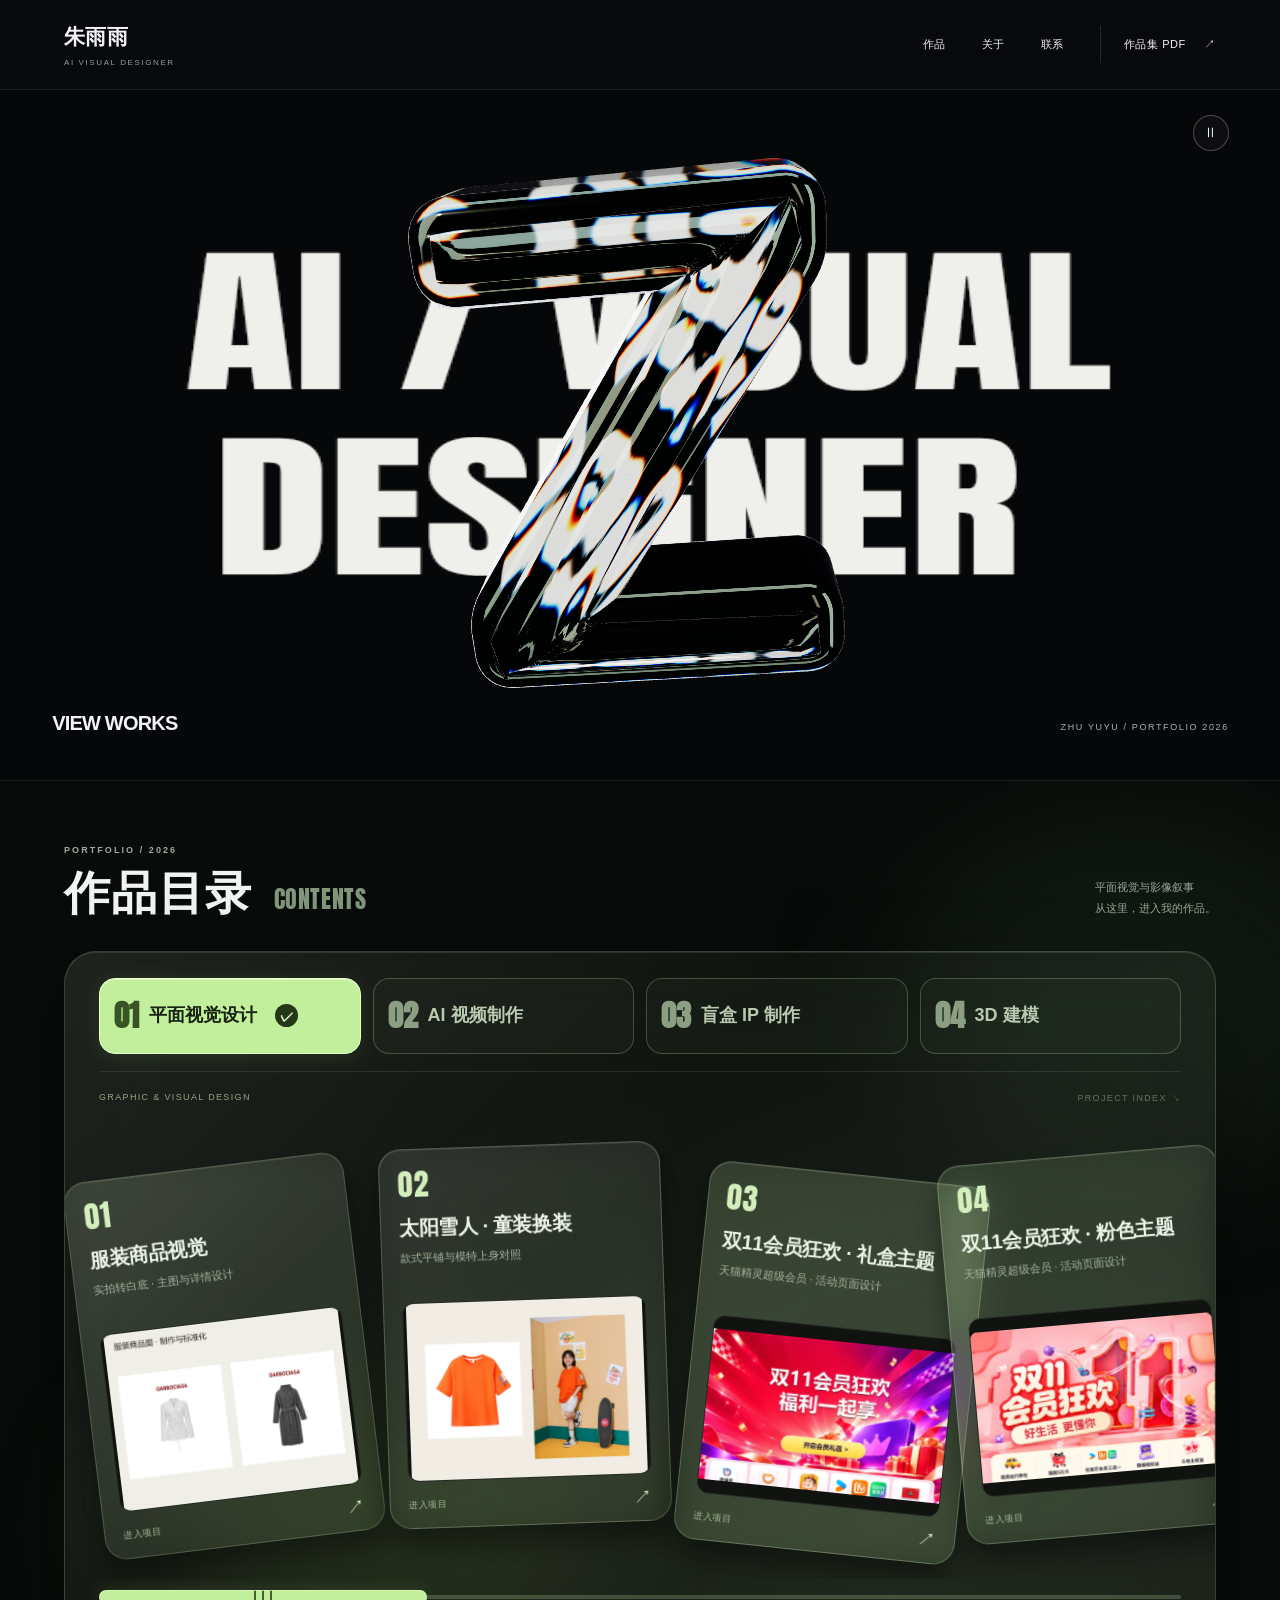
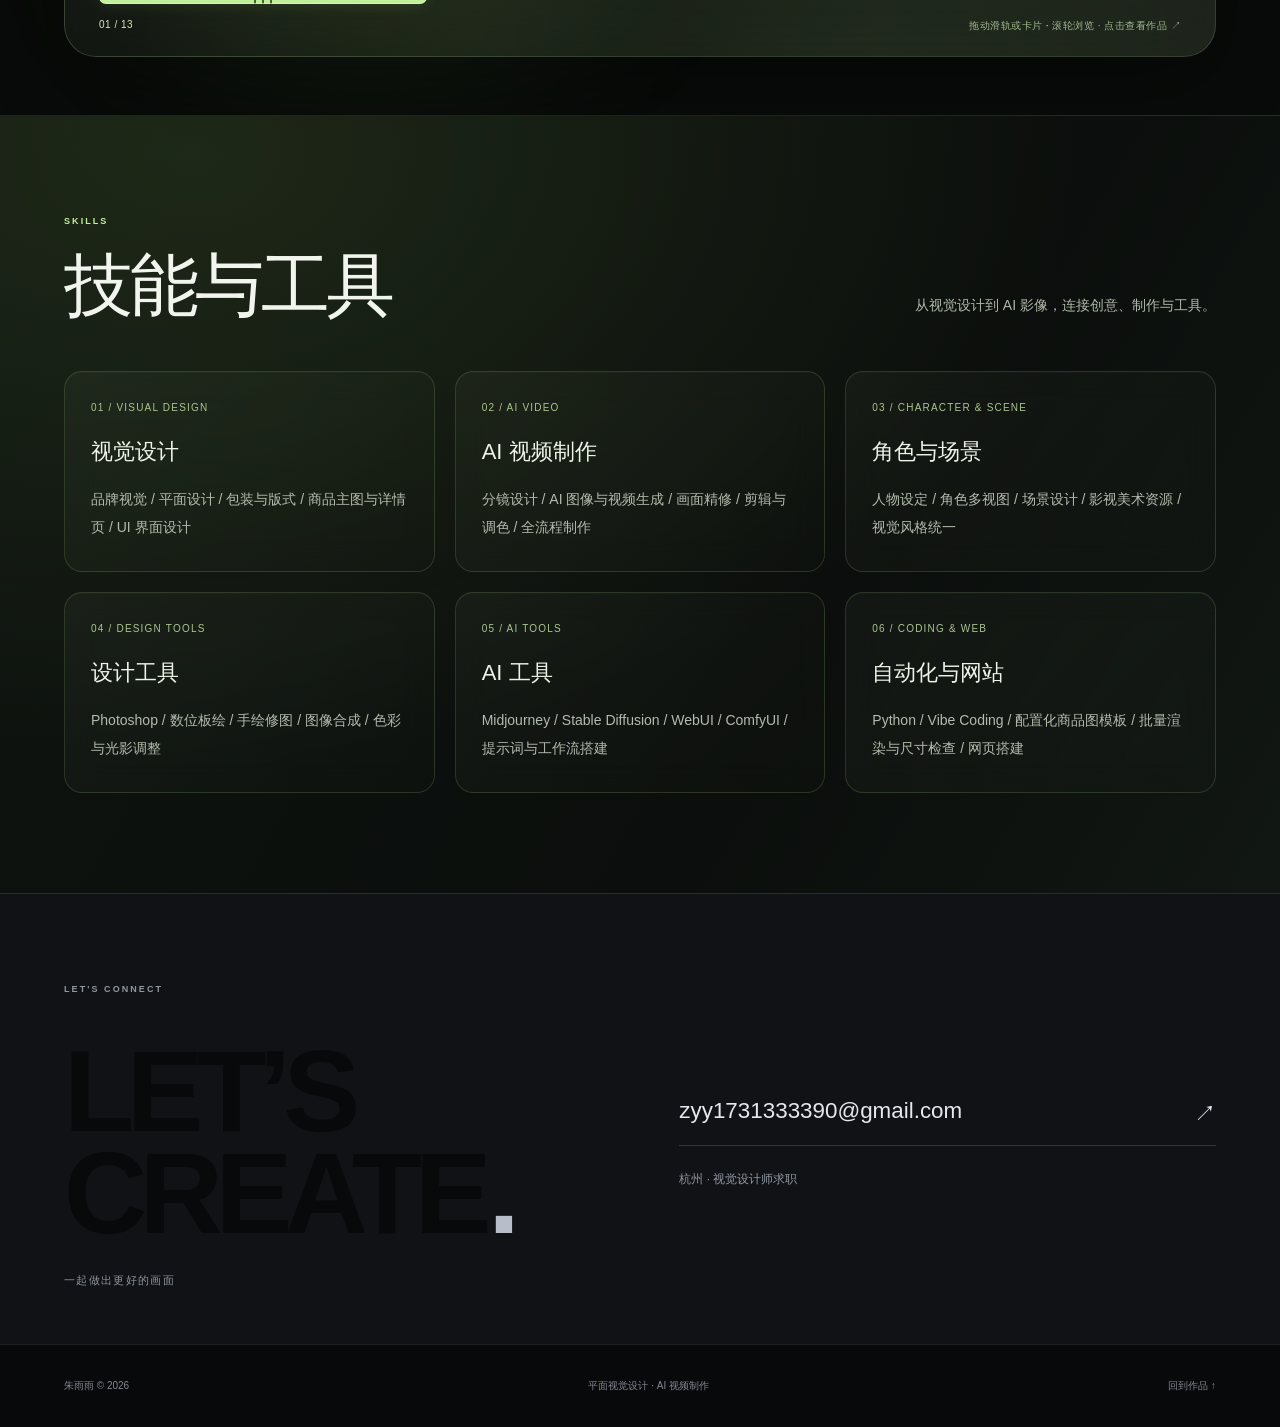
==== commit 497823c8: "Add breathing room and refresh Sun Snowman product-to-model pairs" ====
--- a/index.html
+++ b/index.html
@@ -1,4 +1,4 @@
-<!doctype html><html lang="zh-CN"><head><meta charset="utf-8"><meta name="viewport" content="width=device-width,initial-scale=1"><meta name="theme-color" content="#08090b"><meta name="description" content="朱雨雨的视觉设计作品集。探索童装 AI 换装、影视与角色视觉、产品广告，以及品牌与平面视觉设计。"><title>朱雨雨 · AI 视觉设计作品集</title><link rel="preload" href="vendor/Anton-Regular.ttf" as="font" type="font/ttf" crossorigin><link rel="modulepreload" href="vendor/three.module.min.js"><link rel="stylesheet" href="style.css?v=blender-20261102"><link rel="stylesheet" href="production.css?v=skills-grid-13"><script src="data.js?v=merged-20261104" defer></script><link rel="stylesheet" href="garment-case.css?v=flat-comparisons-5"><script src="garment-case.js?v=selected-comparisons-6" defer></script><link rel="stylesheet" href="commerce-cases.css?v=process-1"><script src="commerce-cases.js?v=merged-links-2" defer></script><script src="app.js?v=merged-catalog-20261104" defer></script><meta property="og:title" content="朱雨雨 · AI / VISUAL DESIGNER"><meta property="og:description" content="电商、影视与角色视觉，以及品牌设计的更多可能。"><meta property="og:image" content="https://zyygit-zh.github.io/ai-designer-portfolio/assets/cover-first-frame-desktop.webp"><script type="module" src="cover-motion.js?v=cover-startup-16"></script></head><body>
+<!doctype html><html lang="zh-CN"><head><meta charset="utf-8"><meta name="viewport" content="width=device-width,initial-scale=1"><meta name="theme-color" content="#08090b"><meta name="description" content="朱雨雨的视觉设计作品集。探索童装 AI 换装、影视与角色视觉、产品广告，以及品牌与平面视觉设计。"><title>朱雨雨 · AI 视觉设计作品集</title><link rel="preload" href="vendor/Anton-Regular.ttf" as="font" type="font/ttf" crossorigin><link rel="modulepreload" href="vendor/three.module.min.js"><link rel="stylesheet" href="style.css?v=blender-20261102"><link rel="stylesheet" href="production.css?v=skills-grid-13"><script src="data.js?v=sun-snowman-3" defer></script><link rel="stylesheet" href="garment-case.css?v=airy-7"><script src="garment-case.js?v=selected-comparisons-6" defer></script><link rel="stylesheet" href="commerce-cases.css?v=sun-snowman-3"><script src="commerce-cases.js?v=sun-snowman-3" defer></script><script src="app.js?v=sun-snowman-3" defer></script><meta property="og:title" content="朱雨雨 · AI / VISUAL DESIGNER"><meta property="og:description" content="电商、影视与角色视觉，以及品牌设计的更多可能。"><meta property="og:image" content="https://zyygit-zh.github.io/ai-designer-portfolio/assets/cover-first-frame-desktop.webp"><script type="module" src="cover-motion.js?v=cover-startup-16"></script></head><body>
 <a class="skip" href="#works">跳到作品</a><header class="header"><a class="identity" href="#" aria-label="朱雨雨首页">朱雨雨<span>AI VISUAL DESIGNER</span></a><nav aria-label="主导航"><a href="#works">作品</a><a href="#about">关于</a><a href="#contact">联系</a><a class="download" href="downloads/portfolio.pdf?v=updated-20261020" download="朱雨雨-AI视觉设计作品集-2026.pdf">作品集 PDF <span aria-hidden="true">↗</span></a></nav></header>
 <main><section id="home" class="cover" aria-label="个人网站封面"><h1 class="visually-hidden">朱雨雨 · AI / VISUAL DESIGNER</h1><picture class="cover-poster" aria-hidden="true"><source media="(max-width:799px)" srcset="assets/cover-first-frame-mobile.webp"><img src="assets/cover-first-frame-desktop.webp" alt="" fetchpriority="high" width="1265" height="629"></picture><div id="cover-stage" aria-hidden="true"></div><button id="cover-motion-toggle" class="cover-motion-toggle" aria-label="暂停封面动效" aria-pressed="false" hidden>Ⅱ</button><a class="cover-entry" href="#works" aria-label="VIEW WORKS，查看作品"><span class="cover-entry-label">VIEW WORKS</span><span class="entry-arrow" aria-hidden="true">↗</span></a><span class="cover-caption">ZHU YUYU / PORTFOLIO 2026</span></section><section id="works" class="works catalog" aria-labelledby="catalog-title">
  <div class="catalog-heading">
--- a/garment-case.css
+++ b/garment-case.css
@@ -15,3 +15,7 @@
 .gc-comparison-tabs{display:grid;grid-template-columns:repeat(5,minmax(0,1fr));gap:0 18px}.gc-comparison-tabs>button{min-width:0;font-size:11px;padding:13px 0}@media(max-width:800px){.gc-comparison-tabs{grid-template-columns:repeat(2,minmax(0,1fr));gap:0 16px}.gc-comparison-tabs>button{font-size:10px;padding:10px 0}}
 
 .gc-comparison-grid{display:grid;grid-template-columns:repeat(2,minmax(0,1fr));gap:38px 28px}.gc-comparison-grid .gc-pair{gap:12px;min-width:0}.gc-comparison-grid .gc-photo{height:340px;background:#fff}.gc-comparison-grid .gc-before{background:#dfd9ca}.gc-comparison-grid .gc-photo img{width:100%;height:100%;object-fit:contain}.gc-comparison-grid figcaption{margin-bottom:10px}.gc-comparison-grid figcaption b{font-size:9px}@media(max-width:800px){.gc-comparison-grid{grid-template-columns:1fr;gap:30px}.gc-comparison-grid .gc-photo{height:280px}}
+
+/* Smaller imagery and wider gutters for portfolio browsing. */
+.gc-comparison-grid{max-width:900px;margin-inline:auto;gap:78px 76px}.gc-comparison-grid .gc-pair{gap:20px}.gc-comparison-grid .gc-photo{height:240px}.gc-series-grid{max-width:840px;margin-inline:auto;gap:38px 30px}.gc-hero-art{max-width:960px;height:390px;margin:45px auto 0}.gc-texture{max-width:900px;margin:55px auto}.gc-long-grid{max-width:800px;margin-inline:auto}.gc-workflow{max-width:960px;margin-inline:auto!important}
+@media(max-width:800px){.gc-comparison-grid{max-width:430px;gap:56px;padding-inline:5%}.gc-comparison-grid .gc-pair{gap:22px}.gc-comparison-grid .gc-photo{height:210px}.gc-series-grid{padding-inline:5%;gap:28px 22px}.gc-hero-art{height:280px;width:92%;margin-top:30px}.gc-texture{width:90%;gap:20px}.gc-long-grid{width:90%}.gc-workflow{width:94%}}
--- a/commerce-cases.css
+++ b/commerce-cases.css
@@ -5,3 +5,7 @@
 #project-dialog .pc-hero{padding-top:72px}
 .commerce-flow-cards img{height:auto}
 @media(prefers-reduced-motion:reduce){.pc-path a,.pc-enlarge{transition:none}}
+
+/* Static product-to-model pairs with generous space around each image. */
+.pc-sun-snowman .pc-hero{padding:56px 8% 0}.pc-sun-intro{padding:55px 0 30px;max-width:960px;margin:auto}.pc-sun-snowman h1{font-size:clamp(36px,4.5vw,60px);margin:20px 0 22px}.pc-sun-gallery{padding:42px 8% 100px}.pc-kids-pair-list{display:grid;grid-template-columns:repeat(2,minmax(0,1fr));gap:80px 80px;max-width:940px;margin:0 auto}.pc-kids-pair{display:grid;grid-template-columns:1fr 1fr;gap:22px;min-width:0}.pc-kids-pair figure{min-width:0}.pc-kids-pair figcaption{font-size:10px;color:var(--pc-muted);margin-bottom:14px}.pc-kids-pair .pc-flat-image,.pc-kids-pair .pc-model-image{height:270px;display:flex;align-items:center;justify-content:center}.pc-kids-pair .pc-flat-image{background:transparent}.pc-kids-pair img{width:100%;height:100%;object-fit:contain}.pc-kids-pair .pc-flat-image img{max-width:86%;max-height:86%}.pc-kids-pair .pc-model-image img{width:auto;max-width:100%}.pc-sun-snowman .pc-footer{background:transparent;color:var(--pc-muted);border-top:1px solid var(--pc-line);padding-inline:8%}
+@media(max-width:800px){.pc-sun-snowman .pc-hero{padding:38px 8% 0}.pc-sun-intro{padding:38px 0 12px}.pc-sun-snowman h1{font-size:36px}.pc-sun-gallery{padding:30px 9% 65px}.pc-kids-pair-list{grid-template-columns:1fr;max-width:420px;gap:60px}.pc-kids-pair{gap:24px}.pc-kids-pair .pc-flat-image,.pc-kids-pair .pc-model-image{height:240px}.pc-kids-pair figcaption{font-size:9px;margin-bottom:12px}}
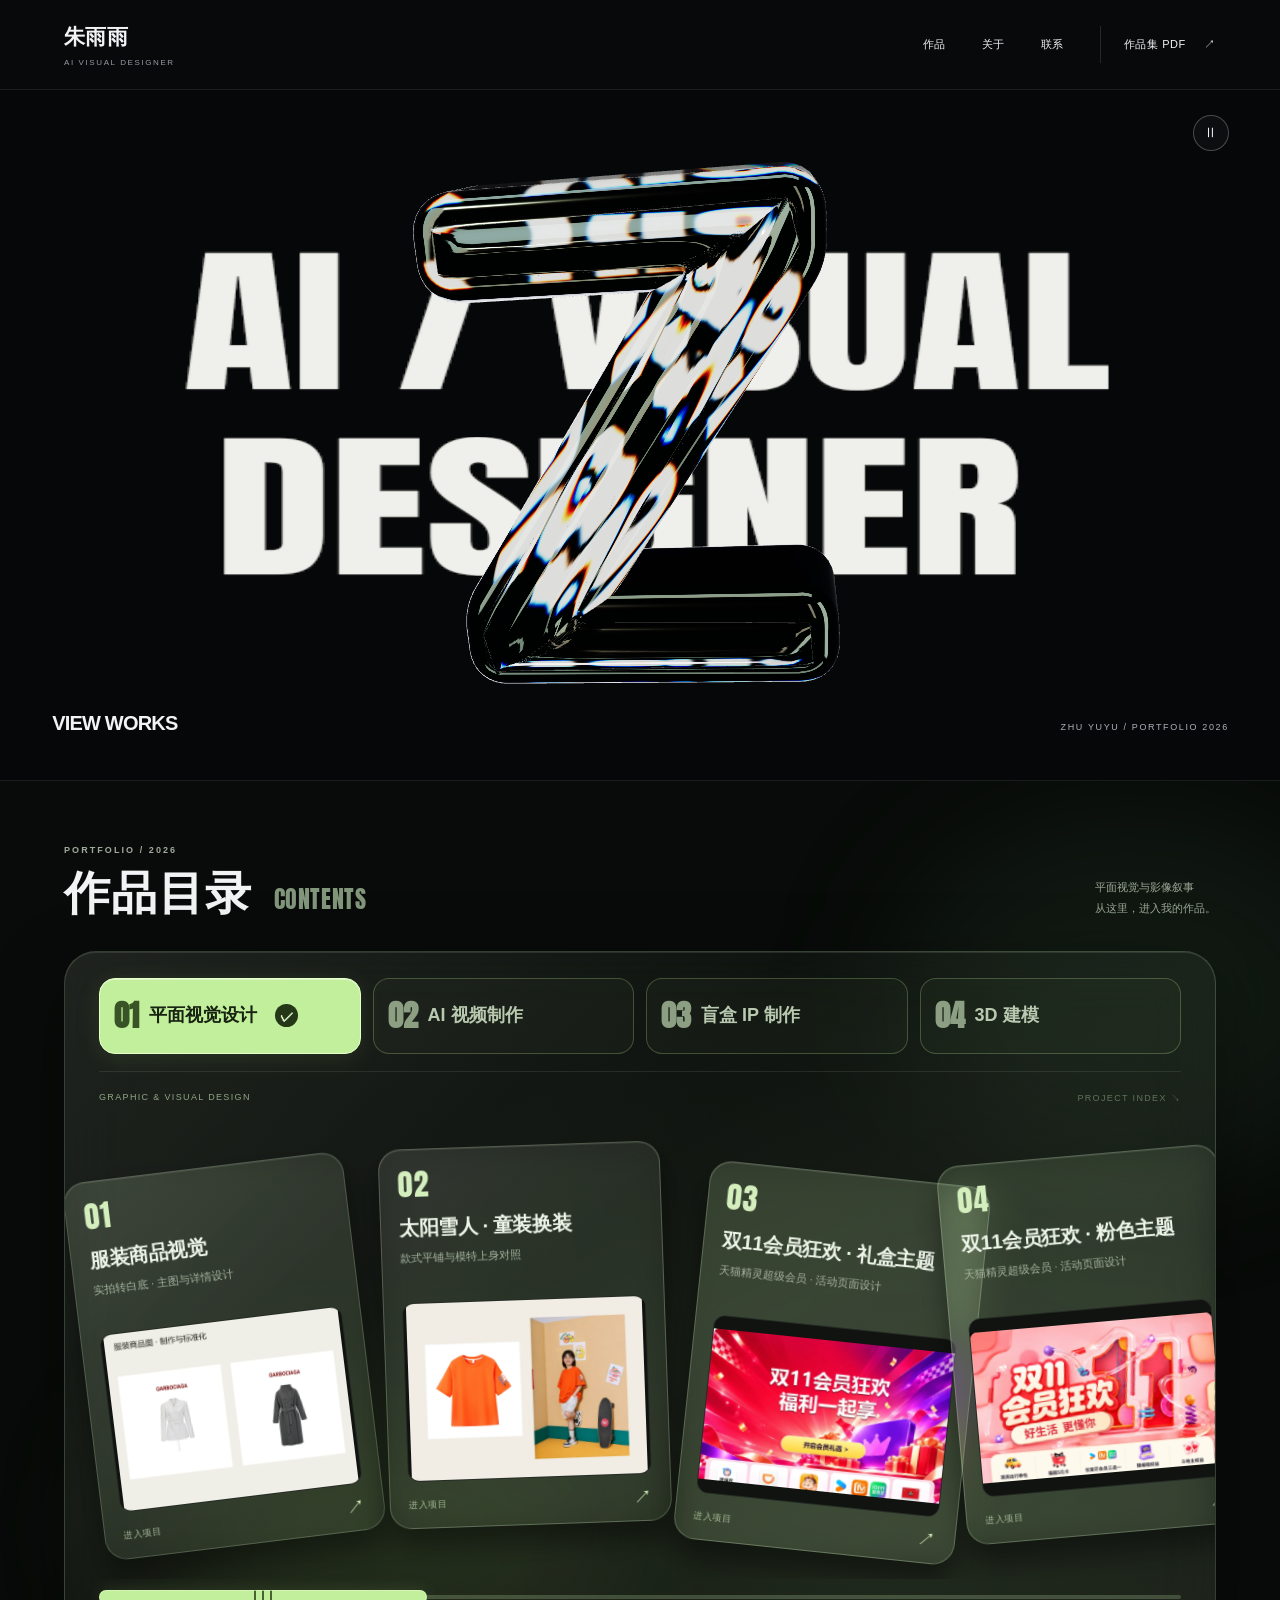
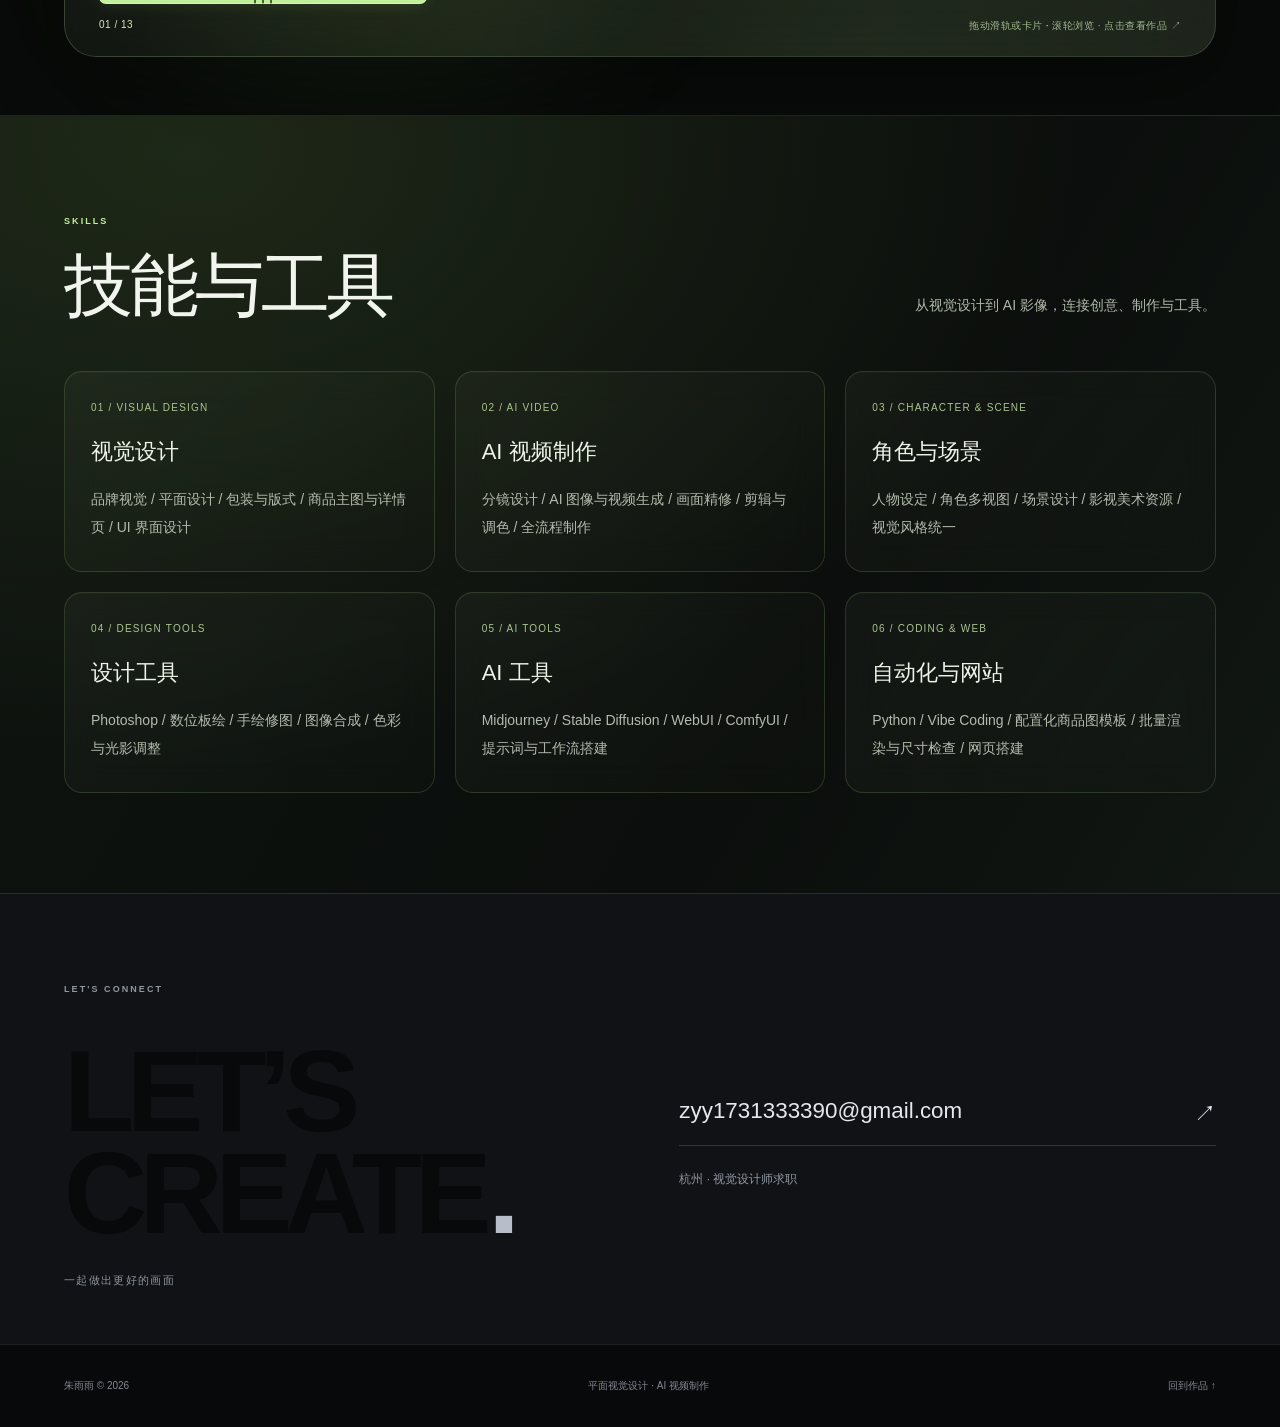
==== commit a8014d23: "Add five matched Sun Snowman styling pairs" ====
--- a/index.html
+++ b/index.html
@@ -1,4 +1,4 @@
-<!doctype html><html lang="zh-CN"><head><meta charset="utf-8"><meta name="viewport" content="width=device-width,initial-scale=1"><meta name="theme-color" content="#08090b"><meta name="description" content="朱雨雨的视觉设计作品集。探索童装 AI 换装、影视与角色视觉、产品广告，以及品牌与平面视觉设计。"><title>朱雨雨 · AI 视觉设计作品集</title><link rel="preload" href="vendor/Anton-Regular.ttf" as="font" type="font/ttf" crossorigin><link rel="modulepreload" href="vendor/three.module.min.js"><link rel="stylesheet" href="style.css?v=blender-20261102"><link rel="stylesheet" href="production.css?v=skills-grid-13"><script src="data.js?v=sun-snowman-3" defer></script><link rel="stylesheet" href="garment-case.css?v=airy-7"><script src="garment-case.js?v=selected-comparisons-6" defer></script><link rel="stylesheet" href="commerce-cases.css?v=sun-snowman-3"><script src="commerce-cases.js?v=sun-snowman-3" defer></script><script src="app.js?v=sun-snowman-3" defer></script><meta property="og:title" content="朱雨雨 · AI / VISUAL DESIGNER"><meta property="og:description" content="电商、影视与角色视觉，以及品牌设计的更多可能。"><meta property="og:image" content="https://zyygit-zh.github.io/ai-designer-portfolio/assets/cover-first-frame-desktop.webp"><script type="module" src="cover-motion.js?v=cover-startup-16"></script></head><body>
+<!doctype html><html lang="zh-CN"><head><meta charset="utf-8"><meta name="viewport" content="width=device-width,initial-scale=1"><meta name="theme-color" content="#08090b"><meta name="description" content="朱雨雨的视觉设计作品集。探索童装 AI 换装、影视与角色视觉、产品广告，以及品牌与平面视觉设计。"><title>朱雨雨 · AI 视觉设计作品集</title><link rel="preload" href="vendor/Anton-Regular.ttf" as="font" type="font/ttf" crossorigin><link rel="modulepreload" href="vendor/three.module.min.js"><link rel="stylesheet" href="style.css?v=blender-20261102"><link rel="stylesheet" href="production.css?v=skills-grid-13"><script src="data.js?v=sun-snowman-3" defer></script><link rel="stylesheet" href="garment-case.css?v=airy-7"><script src="garment-case.js?v=selected-comparisons-6" defer></script><link rel="stylesheet" href="commerce-cases.css?v=sun-snowman-3"><script src="commerce-cases.js?v=sun-snowman-expanded-4" defer></script><script src="app.js?v=sun-snowman-3" defer></script><meta property="og:title" content="朱雨雨 · AI / VISUAL DESIGNER"><meta property="og:description" content="电商、影视与角色视觉，以及品牌设计的更多可能。"><meta property="og:image" content="https://zyygit-zh.github.io/ai-designer-portfolio/assets/cover-first-frame-desktop.webp"><script type="module" src="cover-motion.js?v=cover-startup-16"></script></head><body>
 <a class="skip" href="#works">跳到作品</a><header class="header"><a class="identity" href="#" aria-label="朱雨雨首页">朱雨雨<span>AI VISUAL DESIGNER</span></a><nav aria-label="主导航"><a href="#works">作品</a><a href="#about">关于</a><a href="#contact">联系</a><a class="download" href="downloads/portfolio.pdf?v=updated-20261020" download="朱雨雨-AI视觉设计作品集-2026.pdf">作品集 PDF <span aria-hidden="true">↗</span></a></nav></header>
 <main><section id="home" class="cover" aria-label="个人网站封面"><h1 class="visually-hidden">朱雨雨 · AI / VISUAL DESIGNER</h1><picture class="cover-poster" aria-hidden="true"><source media="(max-width:799px)" srcset="assets/cover-first-frame-mobile.webp"><img src="assets/cover-first-frame-desktop.webp" alt="" fetchpriority="high" width="1265" height="629"></picture><div id="cover-stage" aria-hidden="true"></div><button id="cover-motion-toggle" class="cover-motion-toggle" aria-label="暂停封面动效" aria-pressed="false" hidden>Ⅱ</button><a class="cover-entry" href="#works" aria-label="VIEW WORKS，查看作品"><span class="cover-entry-label">VIEW WORKS</span><span class="entry-arrow" aria-hidden="true">↗</span></a><span class="cover-caption">ZHU YUYU / PORTFOLIO 2026</span></section><section id="works" class="works catalog" aria-labelledby="catalog-title">
  <div class="catalog-heading">
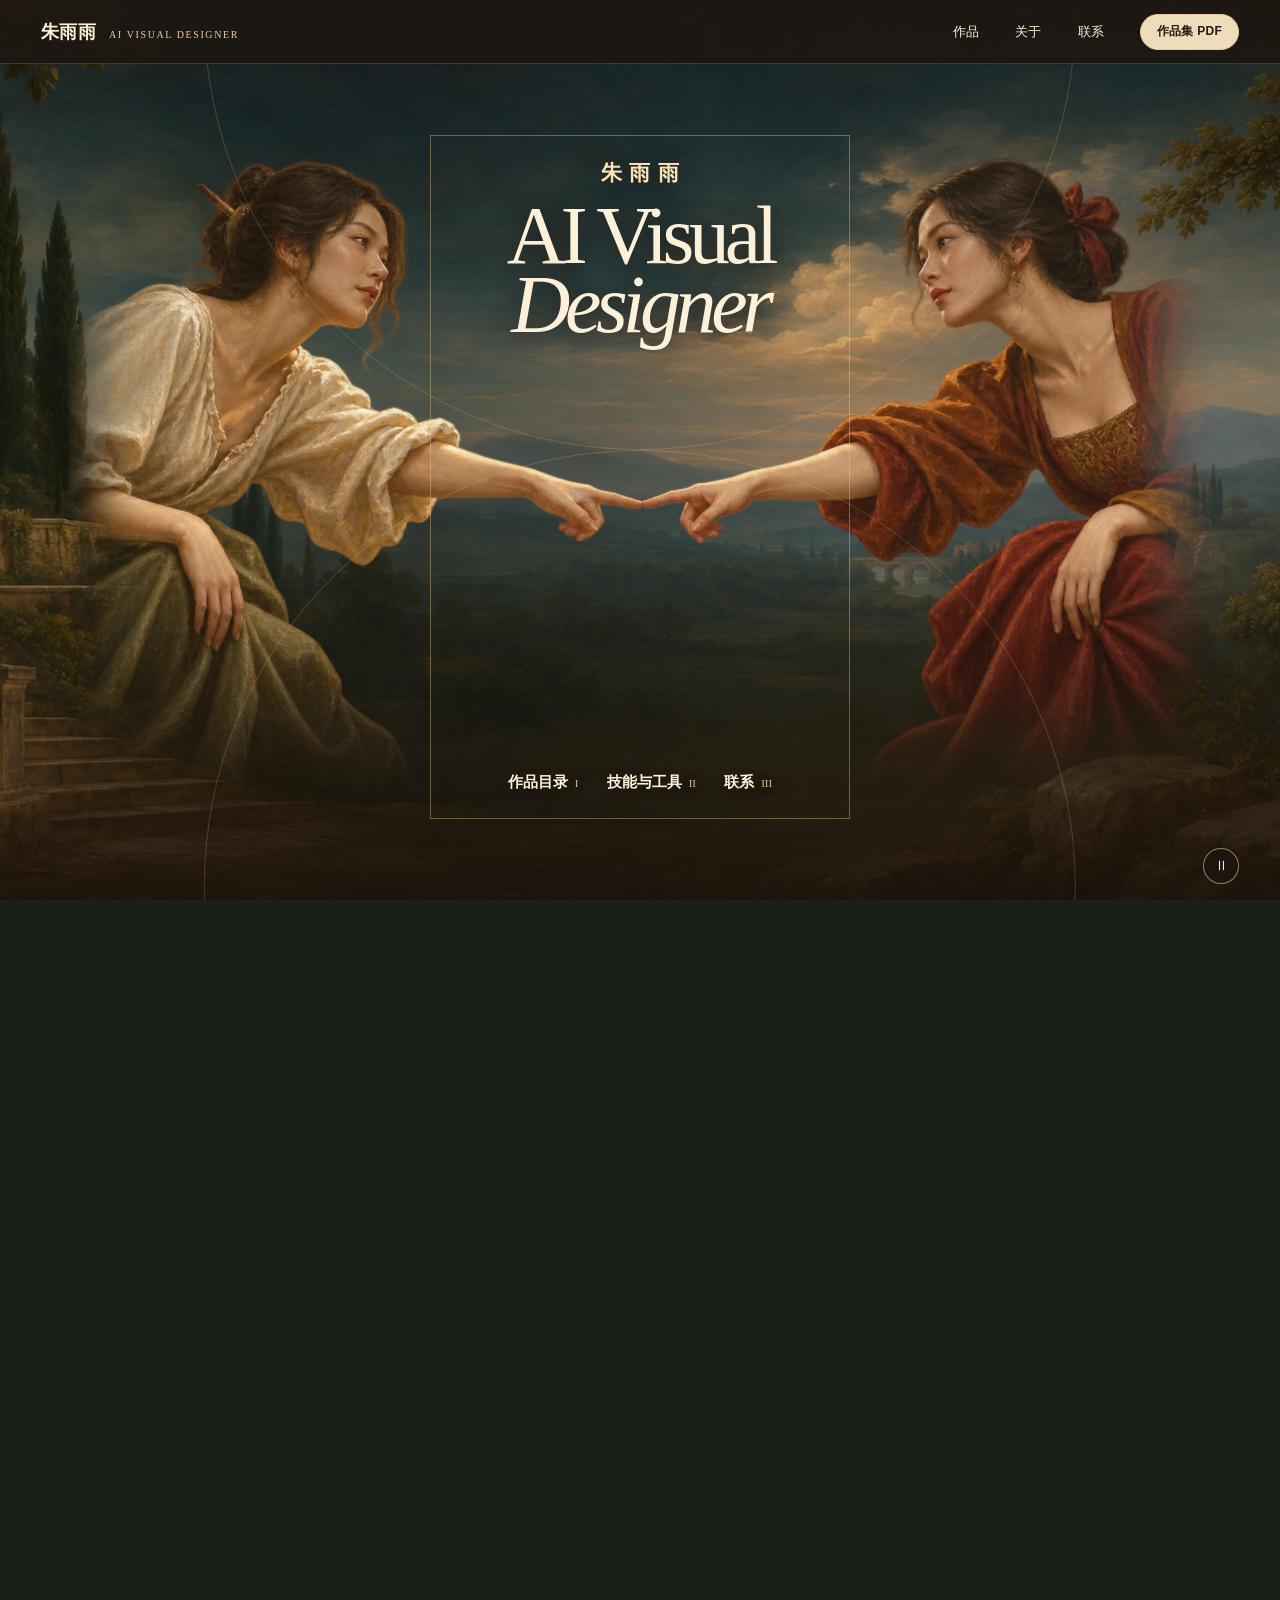
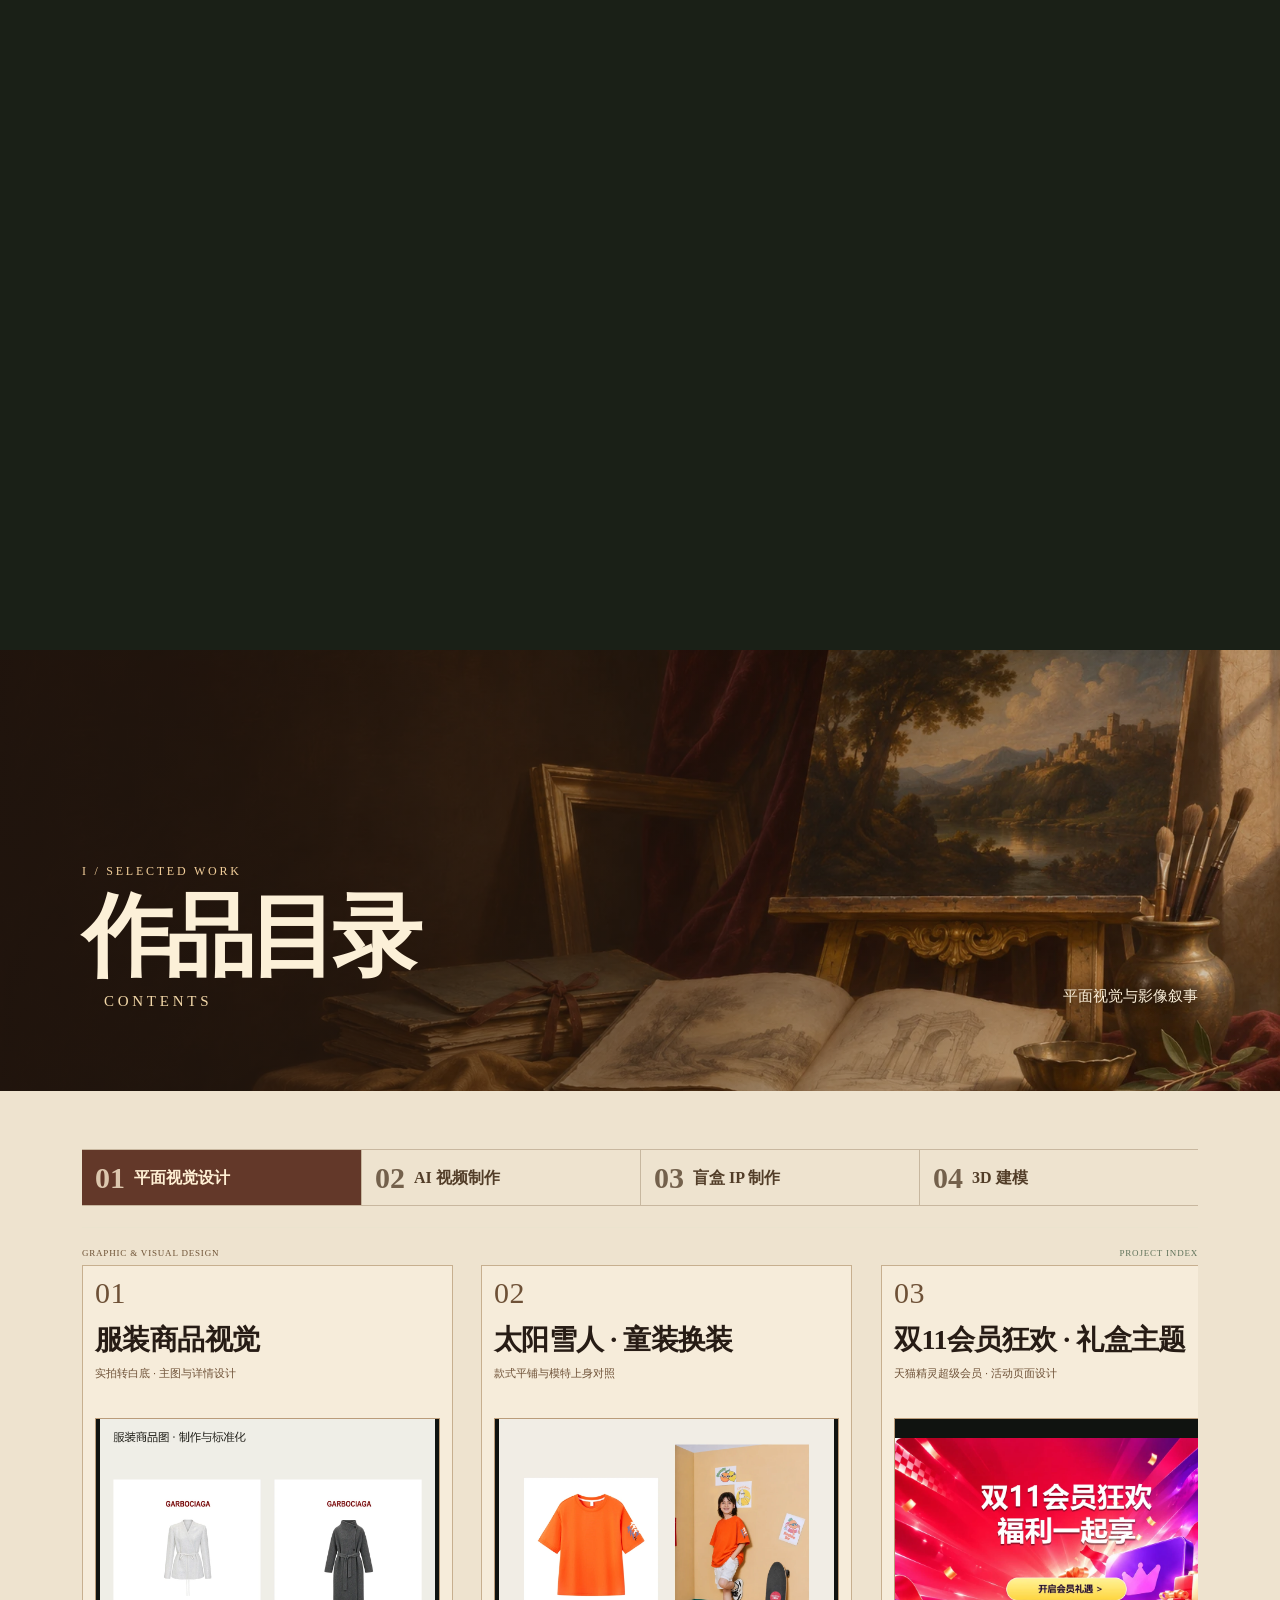
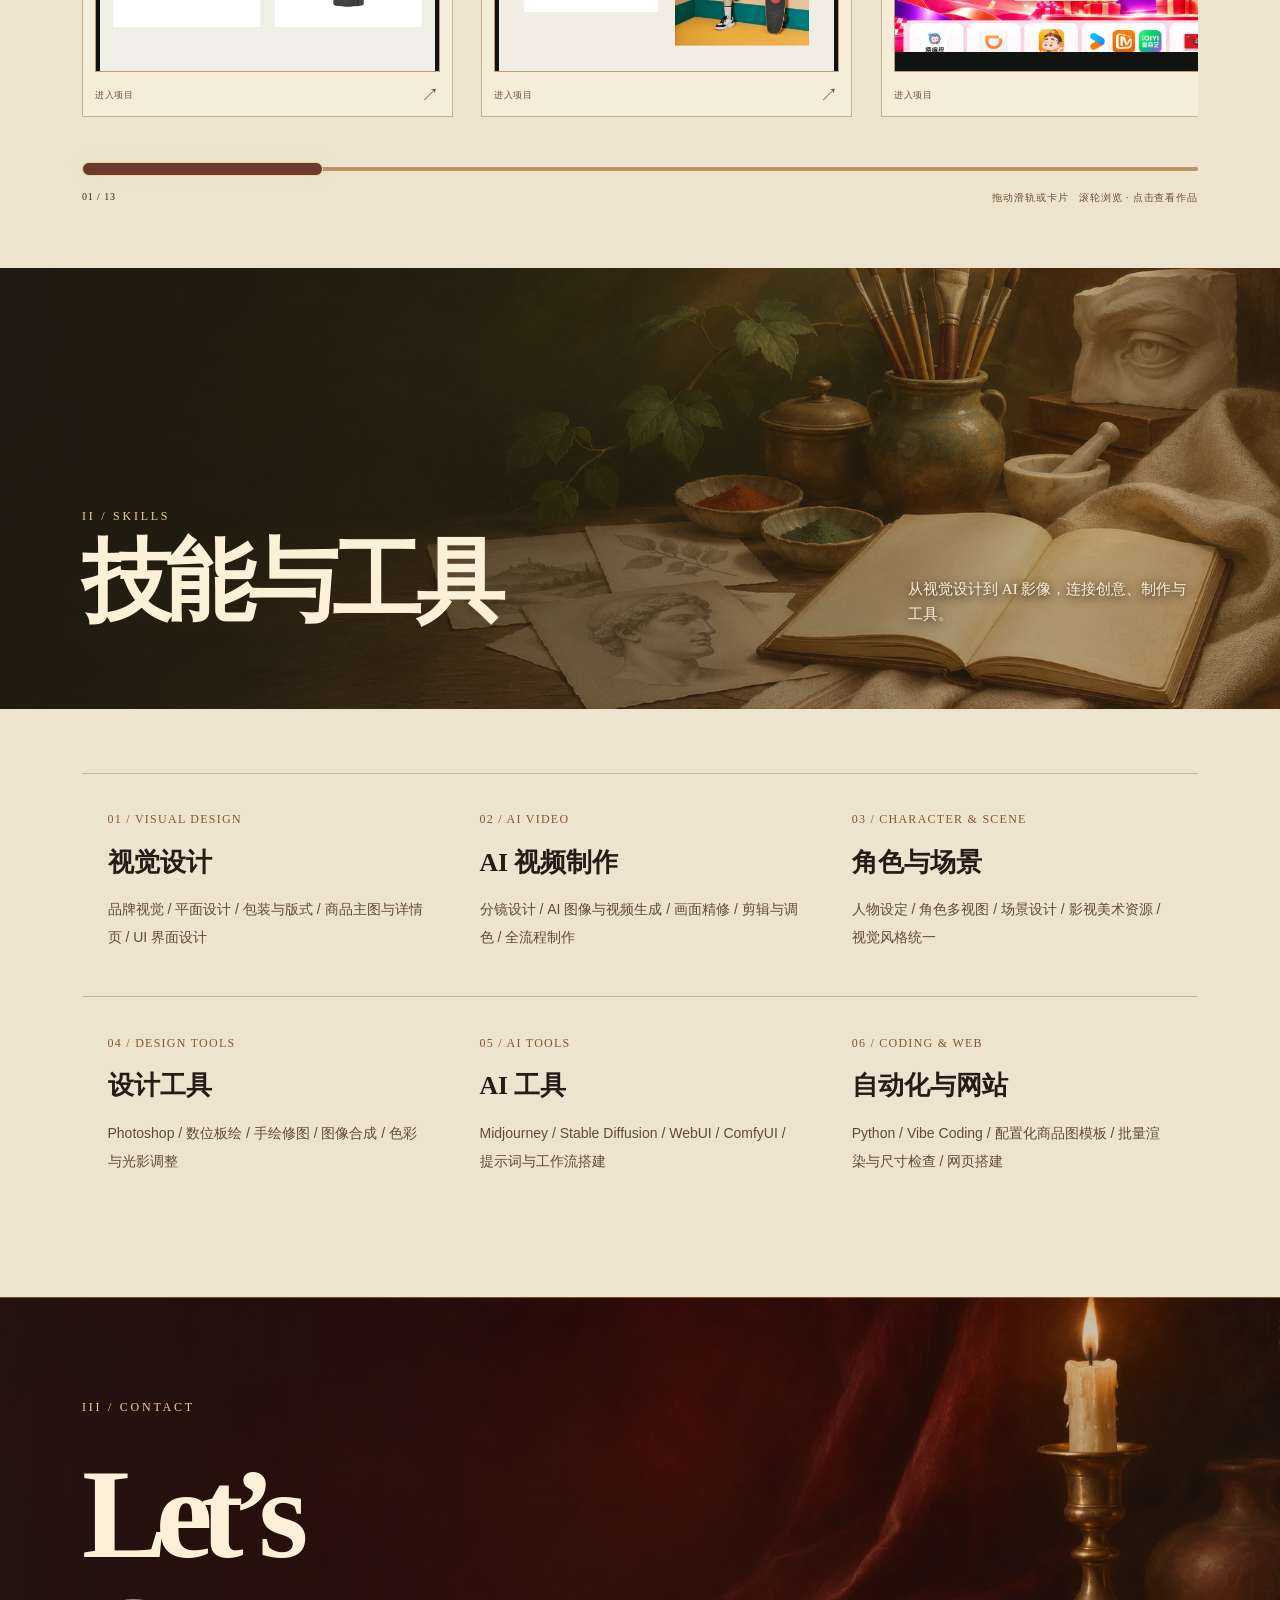
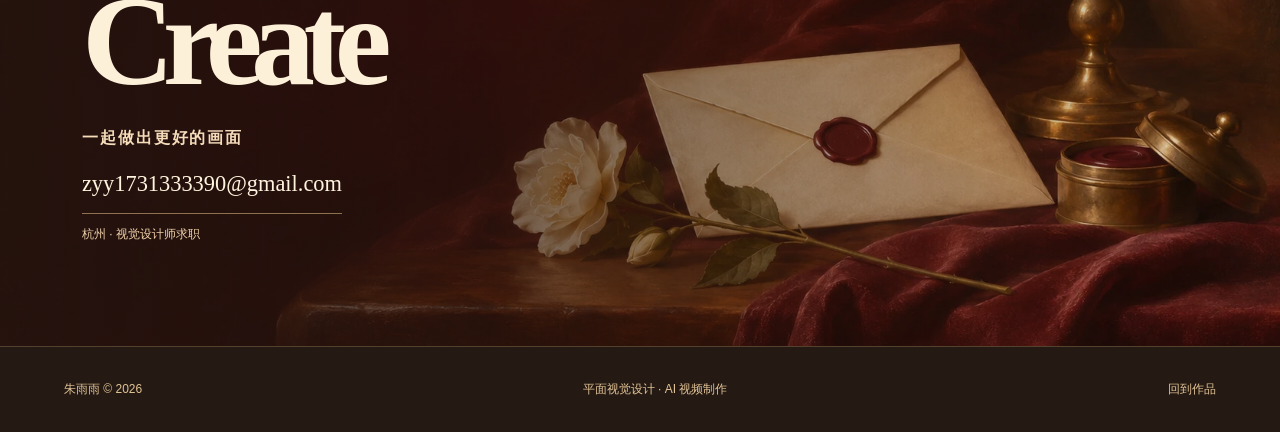
==== commit 946bf718: "Restyle portfolio as an oil painting gallery" ====
--- a/index.html
+++ b/index.html
@@ -1,38 +1,77 @@
-<!doctype html><html lang="zh-CN"><head><meta charset="utf-8"><meta name="viewport" content="width=device-width,initial-scale=1"><meta name="theme-color" content="#08090b"><meta name="description" content="朱雨雨的视觉设计作品集。探索童装 AI 换装、影视与角色视觉、产品广告，以及品牌与平面视觉设计。"><title>朱雨雨 · AI 视觉设计作品集</title><link rel="preload" href="vendor/Anton-Regular.ttf" as="font" type="font/ttf" crossorigin><link rel="modulepreload" href="vendor/three.module.min.js"><link rel="stylesheet" href="style.css?v=blender-20261102"><link rel="stylesheet" href="production.css?v=skills-grid-13"><script src="data.js?v=sun-snowman-3" defer></script><link rel="stylesheet" href="garment-case.css?v=airy-7"><script src="garment-case.js?v=selected-comparisons-6" defer></script><link rel="stylesheet" href="commerce-cases.css?v=sun-snowman-3"><script src="commerce-cases.js?v=sun-snowman-expanded-4" defer></script><script src="app.js?v=sun-snowman-3" defer></script><meta property="og:title" content="朱雨雨 · AI / VISUAL DESIGNER"><meta property="og:description" content="电商、影视与角色视觉，以及品牌设计的更多可能。"><meta property="og:image" content="https://zyygit-zh.github.io/ai-designer-portfolio/assets/cover-first-frame-desktop.webp"><script type="module" src="cover-motion.js?v=cover-startup-16"></script></head><body>
-<a class="skip" href="#works">跳到作品</a><header class="header"><a class="identity" href="#" aria-label="朱雨雨首页">朱雨雨<span>AI VISUAL DESIGNER</span></a><nav aria-label="主导航"><a href="#works">作品</a><a href="#about">关于</a><a href="#contact">联系</a><a class="download" href="downloads/portfolio.pdf?v=updated-20261020" download="朱雨雨-AI视觉设计作品集-2026.pdf">作品集 PDF <span aria-hidden="true">↗</span></a></nav></header>
-<main><section id="home" class="cover" aria-label="个人网站封面"><h1 class="visually-hidden">朱雨雨 · AI / VISUAL DESIGNER</h1><picture class="cover-poster" aria-hidden="true"><source media="(max-width:799px)" srcset="assets/cover-first-frame-mobile.webp"><img src="assets/cover-first-frame-desktop.webp" alt="" fetchpriority="high" width="1265" height="629"></picture><div id="cover-stage" aria-hidden="true"></div><button id="cover-motion-toggle" class="cover-motion-toggle" aria-label="暂停封面动效" aria-pressed="false" hidden>Ⅱ</button><a class="cover-entry" href="#works" aria-label="VIEW WORKS，查看作品"><span class="cover-entry-label">VIEW WORKS</span><span class="entry-arrow" aria-hidden="true">↗</span></a><span class="cover-caption">ZHU YUYU / PORTFOLIO 2026</span></section><section id="works" class="works catalog" aria-labelledby="catalog-title">
- <div class="catalog-heading">
-  <div><p class="eyebrow">PORTFOLIO / 2026</p><h2 id="catalog-title">作品目录<span>CONTENTS</span></h2></div>
-  <p class="catalog-heading-note">平面视觉与影像叙事<br>从这里，进入我的作品。</p>
- </div>
- <div class="catalog-panel">
-  <div class="filter-line">
-   <div class="filters" aria-label="作品目录分类">
-    <button class="active" data-filter="visual" aria-pressed="true"><span class="catalog-tab-number">01</span><span class="catalog-tab-title">平面视觉设计</span><span class="catalog-tab-check" aria-hidden="true">✓</span></button>
-    <button data-filter="video" aria-pressed="false"><span class="catalog-tab-number">02</span><span class="catalog-tab-title">AI 视频制作</span><span class="catalog-tab-check" aria-hidden="true">✓</span></button><button class="catalog-tab" data-filter="ip" aria-pressed="false"><span class="catalog-tab-number">03</span><span class="catalog-tab-title">盲盒 IP 制作</span><span class="catalog-tab-check" aria-hidden="true">✓</span></button><button class="catalog-tab" data-filter="model" aria-pressed="false"><span class="catalog-tab-number">04</span><span class="catalog-tab-title">3D 建模</span><span class="catalog-tab-check" aria-hidden="true">✓</span></button>
-   </div>
-  </div>
-  <div class="catalog-meta"><span id="catalog-type">GRAPHIC &amp; VISUAL DESIGN</span><span>PROJECT INDEX <span aria-hidden="true">↘</span></span></div>
-  <div class="gallery catalog-gallery" id="gallery" aria-label="平面视觉设计项目目录" tabindex="0"></div>
-  <div class="catalog-navigation">
-   <input id="gallery-range" class="catalog-range" type="range" min="0" max="1000" step="1" value="0" aria-label="作品目录浏览滑轨" aria-controls="gallery">
-   <div class="gallery-bottom"><span id="gallery-status" aria-live="polite"></span><span>拖动滑轨或卡片 <span aria-hidden="true">·</span> 滚轮浏览 <span aria-hidden="true">·</span> 点击查看作品 <span aria-hidden="true">↗</span></span></div>
-  </div>
- </div>
-</section>
-
-<section id="about" class="skills-section" aria-labelledby="skills-title">
- <div class="skills-heading"><div><p class="eyebrow">SKILLS</p><h2 id="skills-title">技能与工具</h2></div><p>从视觉设计到 AI 影像，连接创意、制作与工具。</p></div>
- <div class="skills-grid">
-  <article class="skill-card"><span class="skill-number">01 / VISUAL DESIGN</span><h3>视觉设计</h3><p>品牌视觉 / 平面设计 / 包装与版式 / 商品主图与详情页 / UI 界面设计</p></article>
-  <article class="skill-card"><span class="skill-number">02 / AI VIDEO</span><h3>AI 视频制作</h3><p>分镜设计 / AI 图像与视频生成 / 画面精修 / 剪辑与调色 / 全流程制作</p></article>
-  <article class="skill-card"><span class="skill-number">03 / CHARACTER &amp; SCENE</span><h3>角色与场景</h3><p>人物设定 / 角色多视图 / 场景设计 / 影视美术资源 / 视觉风格统一</p></article>
-  <article class="skill-card"><span class="skill-number">04 / DESIGN TOOLS</span><h3>设计工具</h3><p>Photoshop / 数位板绘 / 手绘修图 / 图像合成 / 色彩与光影调整</p></article>
-  <article class="skill-card"><span class="skill-number">05 / AI TOOLS</span><h3>AI 工具</h3><p>Midjourney / Stable Diffusion / WebUI / ComfyUI / 提示词与工作流搭建</p></article>
-  <article class="skill-card"><span class="skill-number">06 / CODING & WEB</span><h3>自动化与网站</h3><p>Python / Vibe Coding / 配置化商品图模板 / 批量渲染与尺寸检查 / 网页搭建</p></article>
- </div>
-</section>
-<section id="contact" class="contact"><p class="eyebrow">LET'S CONNECT</p><h2>LET’S<br>CREATE<span class="dot">.</span></h2><p class="contact-motto">一起做出更好的画面</p><div class="contact-links"><a href="mailto:zyy1731333390@gmail.com">zyy1731333390@gmail.com <span>↗</span></a><span>杭州 · 视觉设计师求职</span></div></section></main>
-<footer><span>朱雨雨 © 2026</span><p>平面视觉设计 · AI 视频制作</p><a href="#works">回到作品 ↑</a></footer>
-<dialog id="project-dialog" aria-labelledby="project-title"><div class="dialog-top"><span id="project-type"></span><button class="close" id="close-project" aria-label="关闭项目">关闭 ×</button></div><div id="project-content"></div></dialog><dialog id="lightbox" aria-label="查看大图"><button class="close lightbox-close" id="close-lightbox" aria-label="关闭大图">关闭 ×</button><img id="lightbox-image" alt=""><p id="lightbox-caption"></p><div class="lightbox-nav"><button id="lightbox-prev" aria-label="上一张图片">←</button><span id="lightbox-index"></span><button id="lightbox-next" aria-label="下一张图片">→</button></div></dialog>
-</body></html>
+<!doctype html><html lang="zh-CN"><head><meta charset="utf-8"><meta name="viewport" content="width=device-width,initial-scale=1"><meta name="theme-color" content="#211811"><meta name="description" content="朱雨雨的视觉设计作品集。探索童装 AI 换装、影视与角色视觉、产品广告，以及品牌与平面视觉设计。"><title>朱雨雨 · AI 视觉设计作品集</title><link rel="preload" href="vendor/Anton-Regular.ttf" as="font" type="font/ttf" crossorigin><link rel="modulepreload" href="vendor/three.module.min.js"><link rel="stylesheet" href="style.css?v=blender-20261102"><link rel="stylesheet" href="production.css?v=skills-grid-13"><script src="data.js?v=sun-snowman-3" defer></script><link rel="stylesheet" href="garment-case.css?v=airy-7"><script src="garment-case.js?v=selected-comparisons-6" defer></script><link rel="stylesheet" href="commerce-cases.css?v=sun-snowman-3"><script src="commerce-cases.js?v=sun-snowman-expanded-4" defer></script><script src="app.js?v=sun-snowman-3" defer></script><meta property="og:title" content="朱雨雨 · AI / VISUAL DESIGNER"><meta property="og:description" content="电商、影视与角色视觉，以及品牌设计的更多可能。"><meta property="og:image" content="https://zyygit-zh.github.io/ai-designer-portfolio/assets/oil-edition/atelier.webp"><script type="module" src="cover-motion.js?v=oil-2"></script><link rel="stylesheet" href="edition.css?v=oil-2"><link rel="stylesheet" href="oil-cases.css?v=oil-1"></head><body class="edition">
+<a class="skip" href="#works">跳到作品</a><header class="header">
+  <a class="identity" href="#home" aria-label="朱雨雨首页">朱雨雨 <span>AI VISUAL DESIGNER</span></a>
+  <nav aria-label="主导航">
+    <a class="edition-direct" href="#works">作品</a>
+    <a class="edition-direct" href="#about">关于</a>
+    <a class="edition-direct" href="#contact">联系</a>
+    <a class="download" href="downloads/portfolio.pdf?v=updated-20261020" download="朱雨雨-AI视觉设计作品集-2026.pdf">作品集 PDF</a>
+    <details class="edition-menu">
+      <summary>目录</summary>
+      <div class="edition-menu-panel">
+        <a href="#works">作品目录</a>
+        <a href="#about">技能与工具</a>
+        <a href="#contact">联系</a>
+      </div>
+    </details>
+  </nav>
+</header>
+<main><div class="edition-opening" id="home">
+  <section class="cover edition-viewport" aria-label="个人网站封面">
+    <div class="cover-poster" aria-hidden="true"><img src="assets/oil-edition/figures.webp" alt="" width="1536" height="1024" fetchpriority="high"></div>
+    <div id="cover-stage" aria-hidden="true"></div>
+    <div class="edition-shade" aria-hidden="true"></div>
+    <div class="edition-guides" aria-hidden="true"></div>
+    <div class="edition-frame">
+      <h1 class="edition-heading"><span class="edition-name">朱雨雨</span><span>AI Visual</span><span>Designer</span></h1>
+      <nav class="edition-frame-nav" aria-label="首页目录">
+        <a href="#works">作品目录 <span aria-hidden="true">I</span></a>
+        <a href="#about">技能与工具 <span aria-hidden="true">II</span></a>
+        <a href="#contact">联系 <span aria-hidden="true">III</span></a>
+      </nav>
+    </div>
+    <a class="edition-docked" href="#home" aria-label="返回首页">朱雨雨<br>AI Visual<br>Designer</a>
+    <nav class="edition-rail" aria-label="章节目录">
+      <a href="#works" aria-current="location">作品目录 <span aria-hidden="true">I</span></a>
+        <a href="#about">技能与工具 <span aria-hidden="true">II</span></a>
+        <a href="#contact">联系 <span aria-hidden="true">III</span></a>
+    </nav>
+    <div class="edition-chapter" aria-hidden="true">作品目录</div>
+    <button id="cover-motion-toggle" class="cover-motion-toggle" aria-label="暂停封面动效" aria-pressed="false" hidden>Ⅱ</button>
+  </section>
+</div><section id="works" class="works catalog" aria-labelledby="catalog-title">
+ <div class="catalog-heading">
+  <div><p class="eyebrow">I / SELECTED WORK</p><h2 id="catalog-title">作品目录<span>CONTENTS</span></h2></div>
+  <p class="catalog-heading-note">平面视觉与影像叙事</p>
+ </div>
+ <div class="catalog-panel">
+  <div class="filter-line">
+   <div class="filters" aria-label="作品目录分类">
+    <button class="active" data-filter="visual" aria-pressed="true"><span class="catalog-tab-number">01</span><span class="catalog-tab-title">平面视觉设计</span><span class="catalog-tab-check" aria-hidden="true">✓</span></button>
+    <button data-filter="video" aria-pressed="false"><span class="catalog-tab-number">02</span><span class="catalog-tab-title">AI 视频制作</span><span class="catalog-tab-check" aria-hidden="true">✓</span></button><button class="catalog-tab" data-filter="ip" aria-pressed="false"><span class="catalog-tab-number">03</span><span class="catalog-tab-title">盲盒 IP 制作</span><span class="catalog-tab-check" aria-hidden="true">✓</span></button><button class="catalog-tab" data-filter="model" aria-pressed="false"><span class="catalog-tab-number">04</span><span class="catalog-tab-title">3D 建模</span><span class="catalog-tab-check" aria-hidden="true">✓</span></button>
+   </div>
+  </div>
+  <div class="catalog-meta"><span id="catalog-type">GRAPHIC &amp; VISUAL DESIGN</span><span>PROJECT INDEX</span></div>
+  <div class="gallery catalog-gallery" id="gallery" aria-label="平面视觉设计项目目录" tabindex="0"></div>
+  <div class="catalog-navigation">
+   <input id="gallery-range" class="catalog-range" type="range" min="0" max="1000" step="1" value="0" aria-label="作品目录浏览滑轨" aria-controls="gallery">
+   <div class="gallery-bottom"><span id="gallery-status" aria-live="polite"></span><span>拖动滑轨或卡片 <span aria-hidden="true">·</span> 滚轮浏览 <span aria-hidden="true">·</span> 点击查看作品</span></div>
+  </div>
+ </div>
+</section>
+
+<section id="about" class="skills-section" aria-labelledby="skills-title">
+ <div class="skills-heading"><div><p class="eyebrow">II / SKILLS</p><h2 id="skills-title">技能与工具</h2></div><p>从视觉设计到 AI 影像，连接创意、制作与工具。</p></div>
+ <div class="skills-grid">
+  <article class="skill-card"><span class="skill-number">01 / VISUAL DESIGN</span><h3>视觉设计</h3><p>品牌视觉 / 平面设计 / 包装与版式 / 商品主图与详情页 / UI 界面设计</p></article>
+  <article class="skill-card"><span class="skill-number">02 / AI VIDEO</span><h3>AI 视频制作</h3><p>分镜设计 / AI 图像与视频生成 / 画面精修 / 剪辑与调色 / 全流程制作</p></article>
+  <article class="skill-card"><span class="skill-number">03 / CHARACTER &amp; SCENE</span><h3>角色与场景</h3><p>人物设定 / 角色多视图 / 场景设计 / 影视美术资源 / 视觉风格统一</p></article>
+  <article class="skill-card"><span class="skill-number">04 / DESIGN TOOLS</span><h3>设计工具</h3><p>Photoshop / 数位板绘 / 手绘修图 / 图像合成 / 色彩与光影调整</p></article>
+  <article class="skill-card"><span class="skill-number">05 / AI TOOLS</span><h3>AI 工具</h3><p>Midjourney / Stable Diffusion / WebUI / ComfyUI / 提示词与工作流搭建</p></article>
+  <article class="skill-card"><span class="skill-number">06 / CODING & WEB</span><h3>自动化与网站</h3><p>Python / Vibe Coding / 配置化商品图模板 / 批量渲染与尺寸检查 / 网页搭建</p></article>
+ </div>
+</section>
+<section id="contact" class="contact"><p class="eyebrow">III / CONTACT</p><h2>Let’s<br>Create</h2><p class="contact-motto">一起做出更好的画面</p><div class="contact-links"><a href="mailto:zyy1731333390@gmail.com">zyy1731333390@gmail.com</a><span>杭州 · 视觉设计师求职</span></div></section></main>
+<footer><span>朱雨雨 © 2026</span><p>平面视觉设计 · AI 视频制作</p><a href="#works">回到作品</a></footer>
+<dialog id="project-dialog" aria-labelledby="project-title"><div class="dialog-top"><span id="project-type"></span><button class="close" id="close-project" aria-label="关闭项目">关闭 ×</button></div><div id="project-content"></div></dialog><dialog id="lightbox" aria-label="查看大图"><button class="close lightbox-close" id="close-lightbox" aria-label="关闭大图">关闭 ×</button><img id="lightbox-image" alt=""><p id="lightbox-caption"></p><div class="lightbox-nav"><button id="lightbox-prev" aria-label="上一张图片">←</button><span id="lightbox-index"></span><button id="lightbox-next" aria-label="下一张图片">→</button></div></dialog>
+</body></html>
--- a/edition.css
+++ b/edition.css
@@ -0,0 +1,236 @@
+:root {
+  --oil-ink: #241b15;
+  --oil-dark: #1c1712;
+  --oil-paper: #eee3cf;
+  --oil-light: #fcf0d8;
+  --oil-gold: #d8b77e;
+  --oil-line: #7c5f3f55;
+  --oil-serif: 'Songti SC', 'Noto Serif CJK SC', SimSun, Georgia, serif;
+  --oil-display: Georgia, 'Times New Roman', 'Songti SC', SimSun, serif;
+}
+html:has(body.edition) { scroll-padding-top: 0; }
+body.edition { background: var(--oil-dark); color: var(--oil-light); }
+.edition a:focus-visible, .edition button:focus-visible, .edition summary:focus-visible {
+  outline: 2px solid #a67137; outline-offset: 4px;
+}
+.edition .header {
+  position: fixed; inset: 0 0 auto; z-index: 12; height: 64px; padding-inline: clamp(16px, 3.2vw, 50px);
+  color: var(--oil-light); background: #1d1712eb; border-bottom: 1px solid #d9b78238;
+}
+.edition .identity { display: flex; align-items: baseline; gap: 13px; font: 700 18px/1 var(--oil-serif); white-space: nowrap; }
+.edition .identity span { margin: 0; font: 400 10px/1 var(--oil-display); letter-spacing: .16em; color: #e9cfa5; }
+.edition .header nav { gap: clamp(15px, 2.8vw, 41px); font-size: 13px; letter-spacing: .02em; }
+.edition .header nav a:not(.download)::after { display: none; }
+.edition .header nav a:not(.download):hover { color: var(--oil-gold); }
+.edition .header .download {
+  display: grid; place-items: center; min-height: 36px; padding: 0 16px;
+  border: 1px solid #e8cd9a; border-radius: 30px; color: #231a13; background: #eedcba;
+  font-size: 12px; font-weight: 650; white-space: nowrap; transition: background-color .2s ease;
+}
+.edition .header .download:hover { background: #fff2d9; }
+.edition-menu { display: none; }
+
+.edition-opening { position: relative; background: #1a2017; }
+.edition-opening.motion-ready { min-height: 250svh; }
+.edition .cover.edition-viewport {
+  position: sticky; inset: 0 0 auto; isolation: isolate; width: 100%; height: 100svh;
+  min-height: 0; max-height: none; overflow: clip; border: 0; color: var(--oil-light); background: #20281d;
+}
+.edition .cover-poster {
+  background: url('assets/oil-edition/garden.webp') 50% 50% / cover;
+}
+.edition .cover-poster img {
+  position: absolute; inset: 56% auto auto 50%; width: clamp(91vw, 98svh, 109vw); height: auto;
+  transform: translate(-50%, -60.5%); max-width: none;
+  mask-image: linear-gradient(#000 79%, transparent 100%), linear-gradient(90deg, transparent, #000 7.5%, #000 92.5%, transparent);
+  mask-composite: intersect;
+}
+.edition .cover.motion-ready .cover-poster { visibility: hidden; }
+.edition #cover-stage { opacity: 0; }
+.edition .motion-ready #cover-stage { opacity: 1; }
+.edition-shade {
+  position: absolute; z-index: 1; inset: 0; pointer-events: none;
+  background: linear-gradient(180deg, #18120e55 0%, #1b160e12 36%, transparent 60%, #18110cdc 100%);
+}
+.edition-guides {
+  position: absolute; z-index: 2; inset: 0; overflow: hidden; pointer-events: none;
+  background: linear-gradient(90deg, transparent calc(50% - .5px), #edc78d35 50%, transparent calc(50% + .5px));
+}
+.edition-guides::before, .edition-guides::after {
+  position: absolute; content: ''; left: 50%; width: 68vw; aspect-ratio: 1; transform: translateX(-50%);
+  border: 1px solid #ebc68d35; border-radius: 50%;
+}
+.edition-guides::before { bottom: 50%; }
+.edition-guides::after { top: 50%; }
+.edition-frame {
+  position: absolute; inset: max(92px, 15vh) auto max(40px, 9vh) 50%; z-index: 3;
+  width: min(420px, 57vw); transform: translateX(-50%); border: 1px solid #f0ce935e;
+  display: flex; flex-direction: column; justify-content: space-between;
+  align-items: center; text-align: center; padding: clamp(13px, 3vh, 36px) 14px clamp(12px, 3vh, 30px);
+  pointer-events: none;
+}
+.edition .edition-heading { font: 400 clamp(48px, 6.4vw, 100px)/.84 var(--oil-display); letter-spacing: -.065em; text-shadow: 0 3px 26px #19120ecf; }
+.edition-heading span { display: block; }
+.edition .edition-heading .edition-name {
+  margin-bottom: .86em; font: 700 clamp(15px, 1.65vw, 26px)/1 var(--oil-serif);
+  letter-spacing: .34em; text-indent: .34em; color: #ffe3b5;
+}
+.edition-heading span:last-child { font-style: italic; }
+.edition-frame-nav { display: flex; justify-content: center; gap: clamp(12px, 2.2vw, 34px); width: 100%; pointer-events: auto; }
+.edition-frame-nav a, .edition-rail a {
+  display: flex; align-items: baseline; gap: 7px; color: #fff2da; white-space: nowrap;
+  font: 700 clamp(12px, 1.2vw, 16px)/1.25 var(--oil-serif); text-shadow: 0 2px 10px #17120b;
+}
+.edition-frame-nav a:hover, .edition-rail a:hover { text-decoration: underline; text-underline-offset: 5px; }
+.edition-frame-nav span, .edition-rail span { font: 400 11px/1 var(--oil-display); color: #e4bc84; }
+.edition-rail, .edition-docked, .edition-chapter { display: none; }
+.edition-chapter {
+  position: absolute; z-index: 3; top: 51%; left: clamp(27px, 13vw, 230px); max-width: 90%;
+  font: 700 clamp(62px, 10vw, 155px)/.98 var(--oil-serif); letter-spacing: -.085em;
+  text-shadow: 0 3px 38px #170e0dba; pointer-events: none;
+  opacity: var(--chapter-opacity, 0); transform: translateY(var(--chapter-offset, 160px));
+}
+.edition .cover[data-edition-phase='chapter'] .edition-frame { visibility: hidden; }
+.edition .cover[data-edition-phase='chapter'] .edition-chapter { display: block; }
+.edition .cover[data-edition-phase='chapter'] .edition-docked {
+  display: block; position: absolute; top: 88px; left: clamp(16px, 3.2vw, 50px); z-index: 3;
+  font: italic 21px/.98 var(--oil-display); text-shadow: 0 2px 11px #1d120f;
+}
+.edition .cover[data-edition-phase='chapter'] .edition-rail {
+  display: grid; gap: 13px; position: absolute; bottom: 28px; left: clamp(16px, 3.2vw, 50px); z-index: 3;
+}
+.edition .edition-rail a { justify-content: space-between; }
+.edition .edition-rail a[aria-current='location'] { text-decoration: underline; text-underline-offset: 4px; }
+.edition .cover-motion-toggle {
+  top: auto; bottom: 16px; right: clamp(16px, 3.2vw, 50px); z-index: 4;
+  background: #1b150fc4; color: #fff1d3; border-color: #dfbc80a0;
+}
+.edition #works { scroll-margin-top: 64px; }
+.edition .edition-opening.motion-ready + #works { scroll-margin-top: calc(100svh - 10px); }
+.edition #about, .edition #contact { scroll-margin-top: 64px; }
+
+/* Interior pages use warm paper, fine ruled lines and the original work media. */
+.edition #works.catalog, .edition .skills-section {
+  padding: 0; margin: 0; background: var(--oil-paper); color: var(--oil-ink); border: 0;
+}
+.edition #works.catalog::before, .edition #works.catalog::after { display: none; }
+.edition .catalog-heading, .edition .skills-heading {
+  position: relative; display: flex; align-items: flex-end; justify-content: space-between;
+  width: 100%; max-width: none;
+  min-height: clamp(290px, 49vh, 560px); margin: 0; padding: clamp(30px, 6.4vw, 94px);
+  gap: clamp(20px, 4vw, 60px); color: var(--oil-light); border: 0;
+  background: linear-gradient(90deg, #20140de8, #20140d31 86%), url('assets/oil-edition/atelier.webp') 50% 55% / cover;
+}
+.edition .skills-heading {
+  background-image: linear-gradient(90deg, #1e1a10e8, #1e1a1044 89%), url('assets/oil-edition/tools.webp');
+}
+.edition .catalog-heading .eyebrow, .edition .skills-heading .eyebrow, .edition .contact .eyebrow {
+  margin-bottom: 15px; color: #f2ce9a; font: 400 12px/1.2 var(--oil-display); letter-spacing: .23em;
+}
+.edition #catalog-title, .edition .skills-heading h2, .edition .contact h2 {
+  margin: 0; color: inherit; font: 700 clamp(46px, 7vw, 108px)/.99 var(--oil-serif); letter-spacing: -.075em;
+}
+.edition #catalog-title > span { display: block; margin-top: 12px; color: #f3d8a9; font: 400 15px/1 var(--oil-display); letter-spacing: .25em; }
+.edition .catalog-heading-note, .edition .skills-heading > p {
+  margin: 0; max-width: 290px; color: #fbefd9; font: 500 15px/1.65 var(--oil-serif); text-shadow: 0 2px 10px #21160d;
+}
+.edition .catalog-panel {
+  width: 100%; max-width: none; border-radius: 0; box-shadow: none; backdrop-filter: none;
+  padding: clamp(25px, 4.5vw, 66px) clamp(18px, 6.4vw, 94px) 40px; background: #eee3cf; border: 0;
+}
+.edition .catalog-panel::before { display: none; }
+.edition .catalog .filter-line { padding: 0; margin: 0 0 21px; }
+.edition .catalog .filters { display: grid; width: 100%; grid-template-columns: repeat(4, minmax(0, 1fr)); gap: 0; border-block: 1px solid var(--oil-line); }
+.edition .catalog .filters button {
+  display: flex; min-width: 0; min-height: 54px; justify-content: flex-start; gap: 9px; padding: 8px 13px;
+  border: 0; border-radius: 0; box-shadow: none; background: none; color: #523d28; transition: background-color .16s, color .16s;
+}
+.edition .catalog .filters button + button { border-left: 1px solid var(--oil-line); }
+.edition .catalog .filters button.active, .edition .catalog .filters button.active:hover { background: #633829; color: #fff0d4; }
+.edition .catalog .filters button:hover { background: #e2cfaa; color: #3f2618; }
+.edition .catalog .filters .catalog-tab-number, .edition .catalog .filters button.active .catalog-tab-number { color: inherit; opacity: .78; font-family: var(--oil-display); }
+.edition .catalog .filters .catalog-tab-title { font: 700 clamp(12px, 1.25vw, 17px)/1.2 var(--oil-serif); color: inherit; }
+.edition .catalog .filters .catalog-tab-check { display: none; }
+.edition .catalog-meta, .edition .catalog .gallery-bottom { color: #6d5134; font-family: var(--oil-display); letter-spacing: .09em; }
+.edition .catalog-meta { margin-inline: 0; padding-inline: 0; }
+.edition #works .catalog-gallery { gap: clamp(14px, 2.2vw, 35px); margin: 0; padding: 7px 0 22px; scroll-padding: 0; }
+.edition #works .catalog-card {
+  flex: 0 0 clamp(255px, 29vw, 430px); transform: none; align-self: stretch; margin: 0; border-radius: 0;
+  padding: 12px; border: 1px solid #a7845b95; background: #f6ecda; color: #251b14; box-shadow: none;
+  transition: border-color .16s ease, background-color .16s ease;
+}
+.edition #works .catalog-card:hover, .edition #works .catalog-card:focus-visible { transform: none; border-color: #82522f; background: #fff3df; box-shadow: none; }
+.edition #works .catalog-card :is(.catalog-card-number,.catalog-card-label,.catalog-card-subtitle,.catalog-card-bottom,.catalog-card-bottom > span) { color: #6e5137; }
+.edition #works .catalog-card-number { font-family: var(--oil-display); font-variant-numeric: lining-nums; }
+.edition #works .catalog-card h3 { color: #271c15; font: 700 clamp(19px, 2.2vw, 32px)/1.22 var(--oil-serif); }
+.edition .catalog-thumbnail { border: 1px solid #936a3f80; border-radius: 0; background: #e1d0b8; }
+.edition #works .catalog-thumbnail img { border-radius: 0; }
+.edition .catalog-navigation { margin: 12px 0 0; padding: 0; }
+.edition .catalog-range { accent-color: #8b5738; }
+.edition .catalog-range::-webkit-slider-runnable-track { background: #b89562; }
+.edition .catalog-range::-webkit-slider-thumb { background: #6a3b2b; border-color: #f1d29c; }
+.edition .catalog-range::-moz-range-track { background: #b89562; }
+.edition .catalog-range::-moz-range-thumb { background: #6a3b2b; border-color: #f1d29c; }
+.edition .catalog .catalog-navigation .gallery-bottom { margin: 0; border-color: var(--oil-line); }
+.edition .catalog .gallery-bottom > span:first-child { color: #3a2719; }
+
+.edition .skills-grid {
+  gap: 0; margin: 0; padding: clamp(28px, 5vw, 75px) clamp(18px, 6.4vw, 94px) clamp(37px, 6vw, 80px);
+}
+.edition .skill-card {
+  border: 0; border-top: 1px solid var(--oil-line); border-radius: 0; box-shadow: none;
+  background: none; backdrop-filter: none; padding: clamp(20px, 3vw, 42px) clamp(14px, 2vw, 33px) clamp(25px, 3.5vw, 48px);
+}
+.edition .skill-card .skill-number { color: #885530; font: 400 12px/1.3 var(--oil-display); letter-spacing: .105em; }
+.edition .skill-card h3 { color: #271c15; font: 700 clamp(20px, 2vw, 32px)/1.2 var(--oil-serif); }
+.edition .skill-card p { color: #624b35; }
+
+.edition .contact {
+  display: grid; align-content: center; grid-template-columns: minmax(0, 1fr); justify-items: start;
+  padding: clamp(48px, 8vw, 120px) clamp(20px, 6.4vw, 94px); min-height: clamp(420px, 66vh, 720px);
+  color: var(--oil-light); background: linear-gradient(90deg, #25130eea, #25130e28 92%), url('assets/oil-edition/letter.webp') 58% 50% / cover;
+  border-top: 1px solid #e5b57a63; gap: 22px;
+}
+.edition .contact h2 { font-family: var(--oil-display); font-size: clamp(64px, 10vw, 145px); letter-spacing: -.09em; }
+.edition .contact-motto { position: static; margin: 0; color: #f5dcba; font: 600 16px/1.4 var(--oil-serif); }
+.edition .contact-links { gap: 12px; margin: 0; }
+.edition .contact-links > a { display: block; border-bottom-color: #edc68a88; color: #fff4de; font-family: var(--oil-display); }
+.edition .contact-links > span { color: #f1d3aa; }
+.edition > footer { color: #e3c397; background: #241a13; border-color: #d7b17b42; font-size: 12px; }
+
+@media (max-width: 700px) {
+  .edition .header { height: 57px; gap: 9px; }
+  .edition .identity { display: grid; gap: 4px; }
+  .edition .identity span { font-size: 8px; }
+  .edition .header nav { gap: 12px; }
+  .edition .header nav > .edition-direct { display: none; }
+  .edition .header .download { min-height: 33px; padding-inline: 11px; }
+  .edition-menu { display: block; position: relative; }
+  .edition-menu summary { list-style: none; cursor: pointer; padding: 9px 2px; user-select: none; }
+  .edition-menu summary::-webkit-details-marker { display: none; }
+  .edition-menu-panel { position: absolute; top: calc(100% + 5px); right: 0; min-width: 155px; padding: 4px 12px; background: var(--oil-paper); border: 1px solid #b1854e; }
+  .edition .header .edition-menu-panel a { display: block; padding: 12px 3px; color: var(--oil-ink); }
+  .edition .header .edition-menu-panel a + a { border-top: 1px solid var(--oil-line); }
+  .edition .header .edition-menu-panel a:hover { color: #8b3d22; }
+  .edition-frame { width: calc(100% - 36px); inset: max(86px, 13vh) auto max(51px, 9vh) 50%; }
+  .edition .cover-poster img { width: 110vw; }
+  .edition .edition-heading { font-size: clamp(47px, 13vw, 62px); }
+  .edition-frame-nav a { gap: 5px; }
+  .edition .cover[data-edition-phase='chapter'] .edition-docked { top: 74px; }
+  .edition-chapter { left: 20px; font-size: clamp(57px, 15vw, 84px); }
+  .edition .cover[data-edition-phase='chapter'] .edition-rail { bottom: 21px; }
+  .edition .catalog-heading, .edition .skills-heading { display: grid; justify-content: start; align-content: end; gap: 14px; }
+  .edition .catalog .filters { grid-template-columns: repeat(2, minmax(0, 1fr)); }
+  .edition .catalog .filters button:nth-child(3) { border-left: 0; }
+  .edition .catalog .filters button:nth-child(n+3) { border-top: 1px solid var(--oil-line); }
+  .edition .catalog .filters button { min-height: 48px; }
+  .edition .skills-grid { grid-template-columns: repeat(2, minmax(0, 1fr)); }
+  .edition #about, .edition #contact { scroll-margin-top: 57px; }
+  .edition .catalog .catalog-navigation .gallery-bottom { gap: 8px; letter-spacing: 0; }
+}
+@media (max-width: 380px) { .edition .skills-grid { grid-template-columns: minmax(0, 1fr); } }
+@media (prefers-reduced-motion: reduce) {
+  html:has(body.edition) { scroll-behavior: auto; }
+  .edition-opening.motion-ready { min-height: 100svh; }
+  .edition .edition-opening.motion-ready + #works { scroll-margin-top: 64px; }
+}
--- a/oil-cases.css
+++ b/oil-cases.css
@@ -0,0 +1,51 @@
+/* The artwork frames belong to the site, while case photos keep their original colors. */
+:is(.garment-standalone, .commerce-standalone, .edition) {
+  --case-paper: #f0e5d2;
+  --case-mat: #fbf2e2;
+  --case-ink: #251b13;
+  --case-muted: #66513d;
+  --case-rule: #aa8456a6;
+  --case-cream: #fff2d7;
+  --case-serif: 'Songti SC', 'Noto Serif CJK SC', SimSun, Georgia, serif;
+}
+:is(.garment-standalone, .commerce-standalone) { background: #211811; color: var(--case-ink); }
+.garment-standalone #garment-case-page, .commerce-standalone > main { background: var(--case-paper); }
+:is(.garment-standalone > .gc-back, .commerce-standalone > .pc-back) {
+  background: #2a1e15; color: var(--case-cream); border: 1px solid #d6ad73;
+  box-shadow: none; border-radius: 3px; font-family: var(--case-serif);
+}
+:is(.garment-case, .process-case.pc-sun-snowman) { background: var(--case-paper); color: var(--case-ink); }
+.garment-case { --gc-paper: #f0e5d2; --gc-ink: #251b13; --gc-line: #aa845688; --gc-muted: #66513d; }
+:is(.garment-case .gc-hero, .pc-sun-snowman .pc-hero) {
+  border-color: #9c7448; color: var(--case-cream);
+  background: linear-gradient(90deg, #27190feb 0%, #27190f61 85%), url('assets/oil-edition/atelier.webp') 52% 53% / cover;
+}
+.pc-sun-snowman .pc-hero {
+  background-image: linear-gradient(90deg, #291710ec, #29171061 89%), url('assets/oil-edition/tools.webp');
+}
+:is(.garment-case .gc-hero h1, .pc-sun-snowman .pc-hero h1) { color: var(--case-cream); font-family: var(--case-serif); }
+:is(.garment-case .gc-kicker,.garment-case .gc-topline,.garment-case .gc-hero-bottom > p,.garment-case .gc-hero-bottom > span,.pc-sun-snowman .pc-hero :is(.pc-top,.pc-eyebrow,.pc-intro)) { color: #ffe3b6; }
+.pc-sun-snowman .pc-hero h1 em { color: #f1c485; }
+:is(.garment-case .gc-section h2, .garment-case .gc-delivery strong, .garment-case .gc-capability-list h3) { color: var(--case-ink); font-family: var(--case-serif); }
+:is(.garment-case .gc-section-head > p, .garment-case .gc-num, .garment-case .gc-facts dt, .garment-case .gc-workflow figcaption, .pc-sun-snowman .pc-kids-pair figcaption) { color: var(--case-muted); }
+:is(.garment-case .gc-section,.garment-case .gc-facts,.pc-sun-snowman .pc-kids-pair) { border-color: var(--case-rule); }
+:is(.garment-case .gc-photo,.garment-case .gc-series-grid figure,.garment-case .gc-workflow figure,.pc-sun-snowman .pc-flat-image,.pc-sun-snowman .pc-model-image) {
+  border: 1px solid var(--case-rule); box-shadow: none; background: var(--case-mat);
+}
+:is(.garment-case .gc-footer,.pc-sun-snowman .pc-footer) { background: #281d15; color: var(--case-cream); border-color: var(--case-rule); }
+:is(.garment-case .gc-footer a,.pc-sun-snowman .pc-footer a) { color: #f7d79e; }
+
+.edition #project-dialog { background: var(--case-paper); color: var(--case-ink); border: 1px solid #be965b; }
+.edition #project-dialog .dialog-top { background: #2b1f16f5; color: var(--case-cream); border-color: #b68a4a8c; }
+.edition #project-dialog .dialog-top > span, .edition #project-dialog #close-project { color: var(--case-cream); }
+.edition #project-dialog .project-header { background: linear-gradient(90deg, #291a11f3, #291a1179), url('assets/oil-edition/atelier.webp') 50% 46% / cover; color: var(--case-cream); }
+.edition #project-dialog .project-header :is(h2,.summary,.eyebrow,.project-type) { color: var(--case-cream); }
+.edition #project-dialog .project-header h2 { font-family: var(--case-serif); }
+.edition #project-dialog :is(.project-facts,.project-note,.production-section,.production-video,.longform-tool) { border-color: var(--case-rule); }
+.edition #project-dialog :is(.project-facts,.project-facts strong,.project-note,.section-copy,.project-images figcaption,.video-block p,.production-description,.production-heading > a) { color: var(--case-muted); }
+.edition #project-dialog :is(.project-body h3,.project-body h4,.production-heading h2,.production-video h2) { color: var(--case-ink); font-family: var(--case-serif); }
+.edition #project-dialog :is(.project-images img,.longform-tool) { background: var(--case-mat); }
+.edition #project-dialog .longform-tool figcaption { color: var(--case-ink); }
+.edition #project-dialog .tool-credit { color: #523620; border-color: var(--case-rule); background: #ead4af; }
+.edition #lightbox { background: #1b130e; }
+.edition #lightbox :is(.lightbox-nav,#lightbox-caption,.lightbox-close) { color: var(--case-cream); }
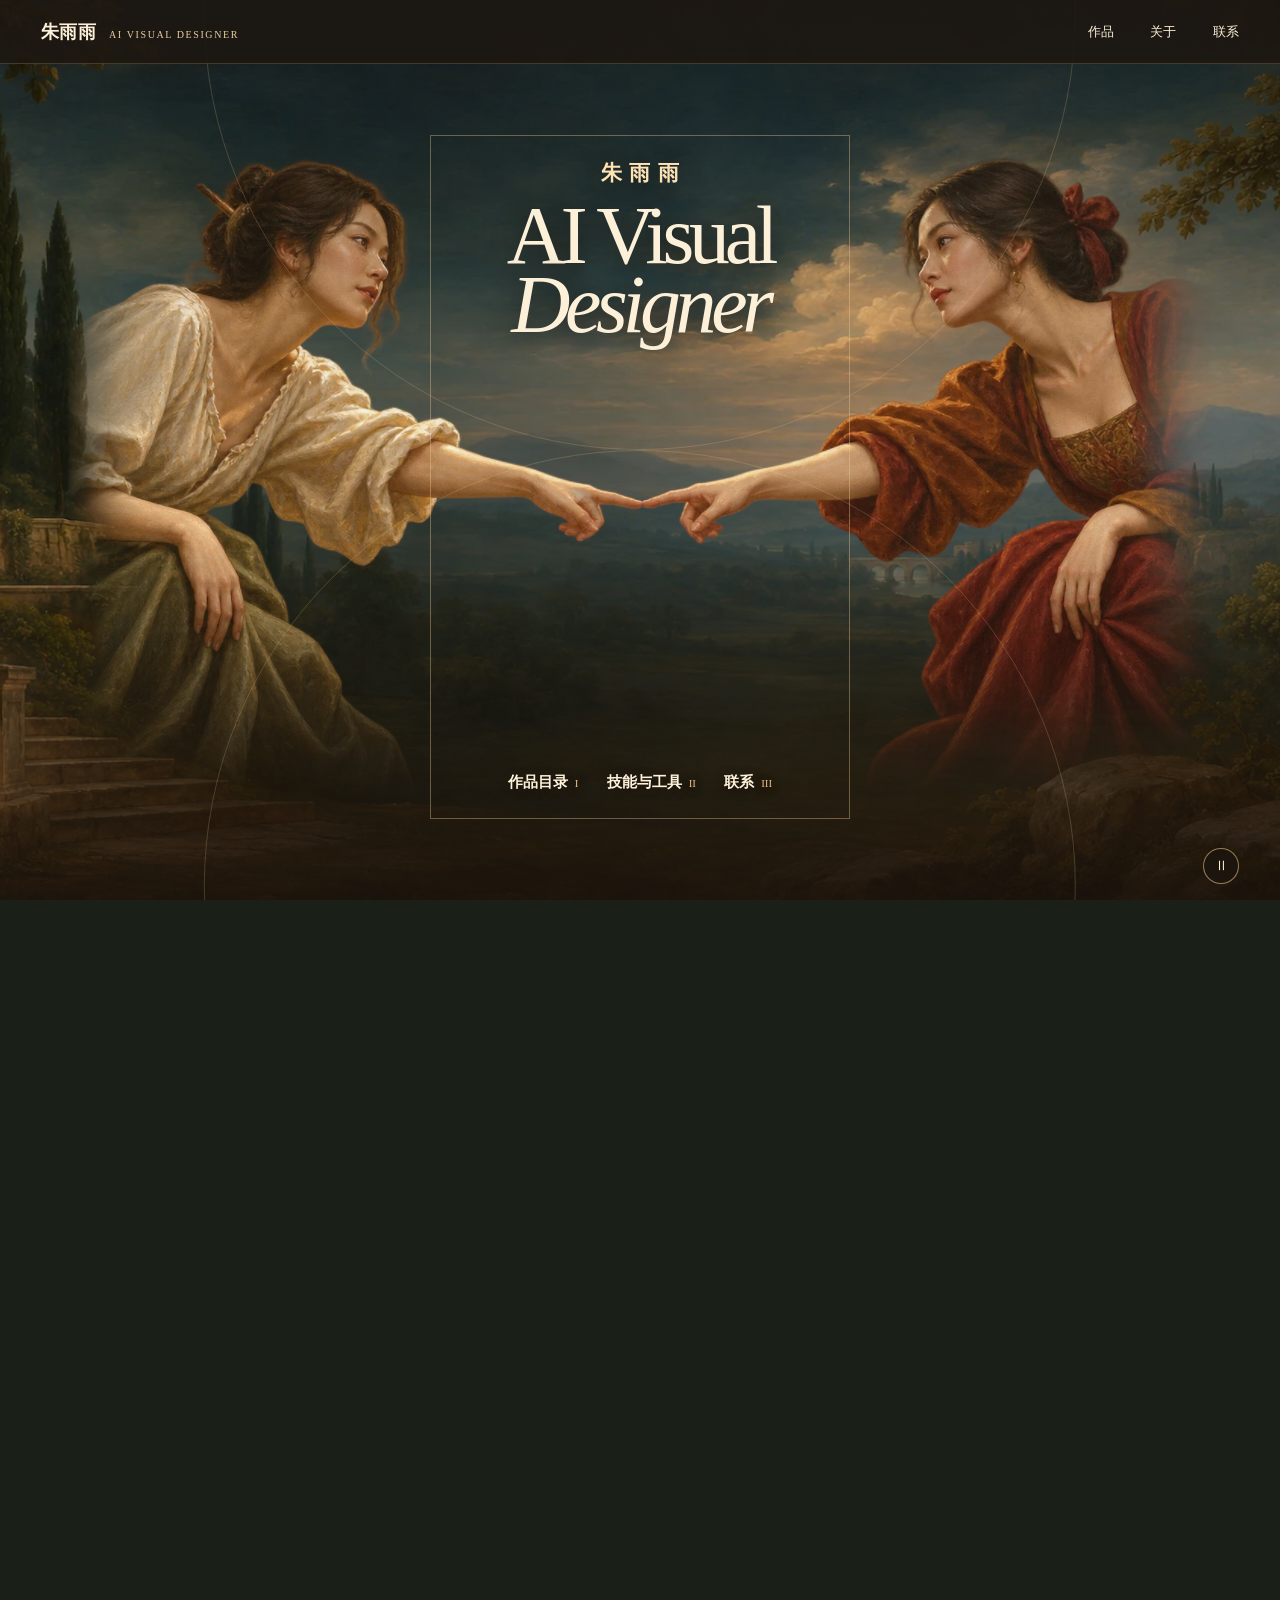
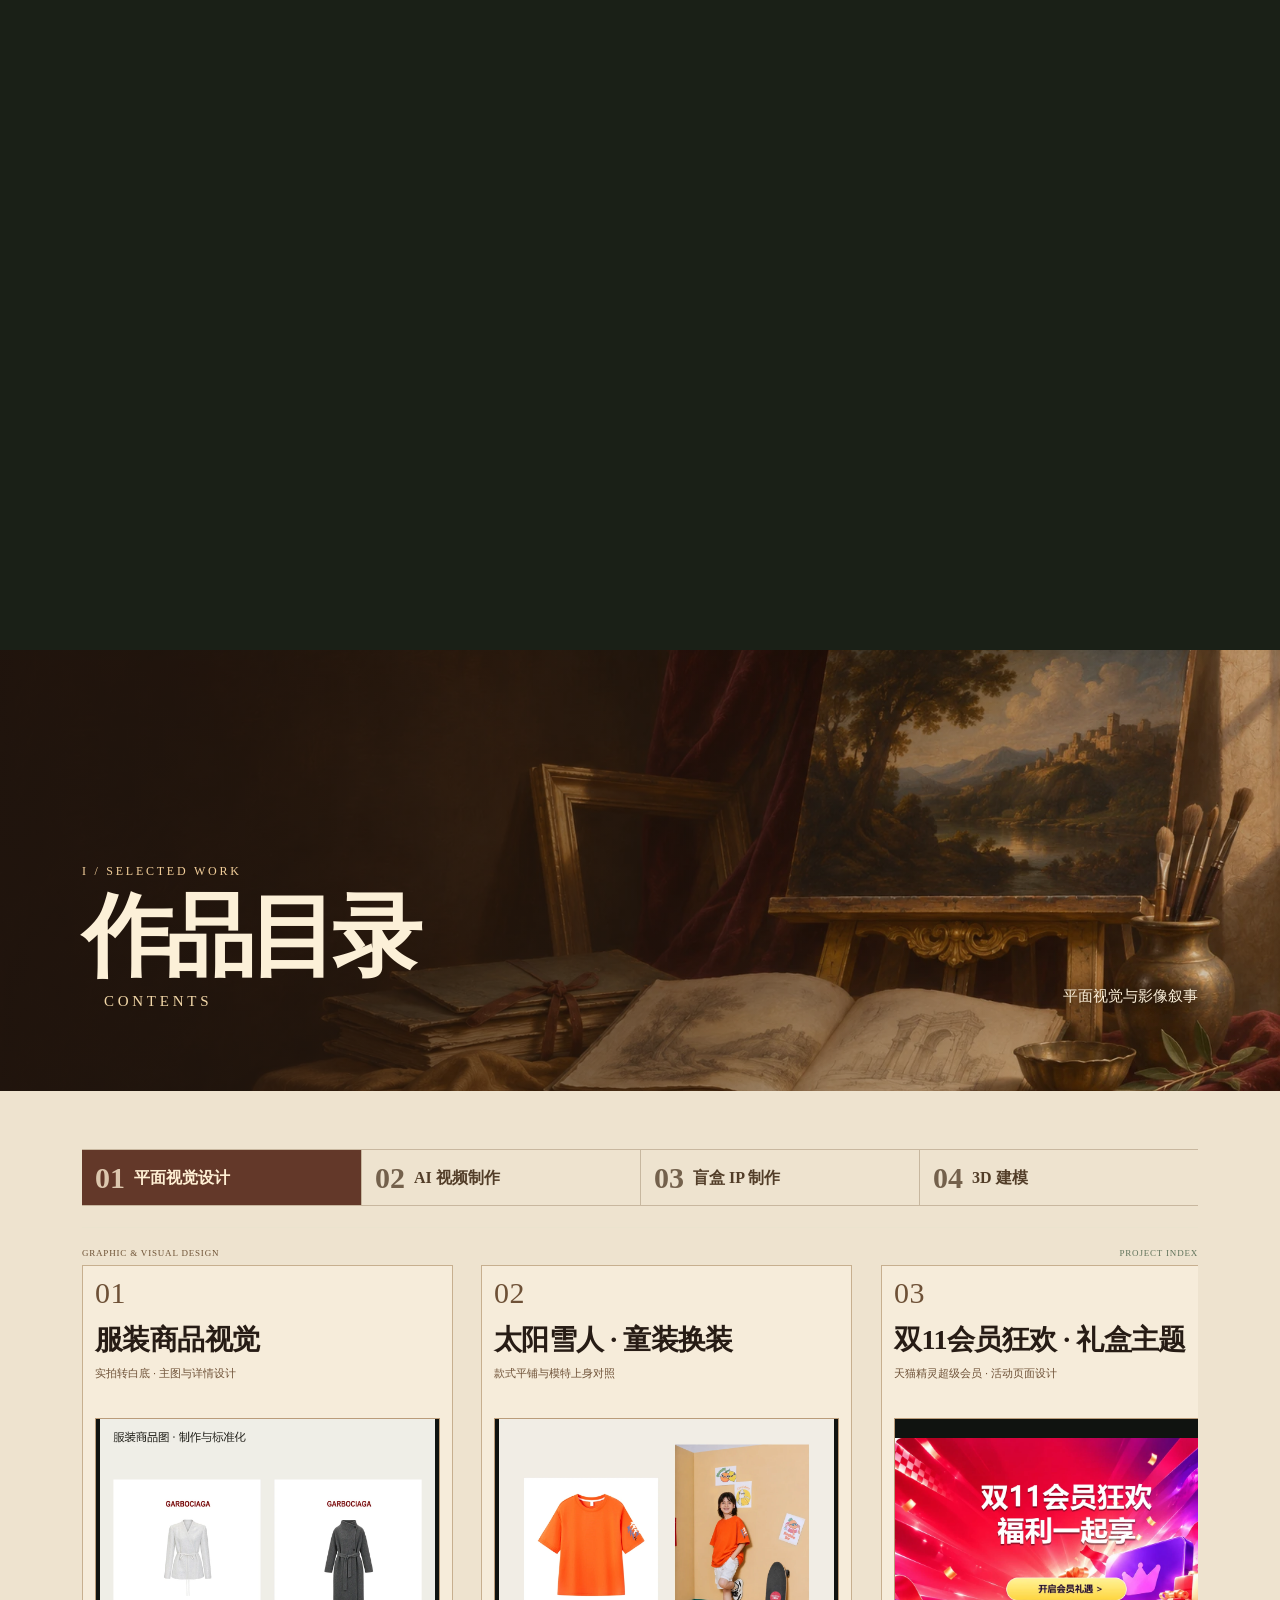
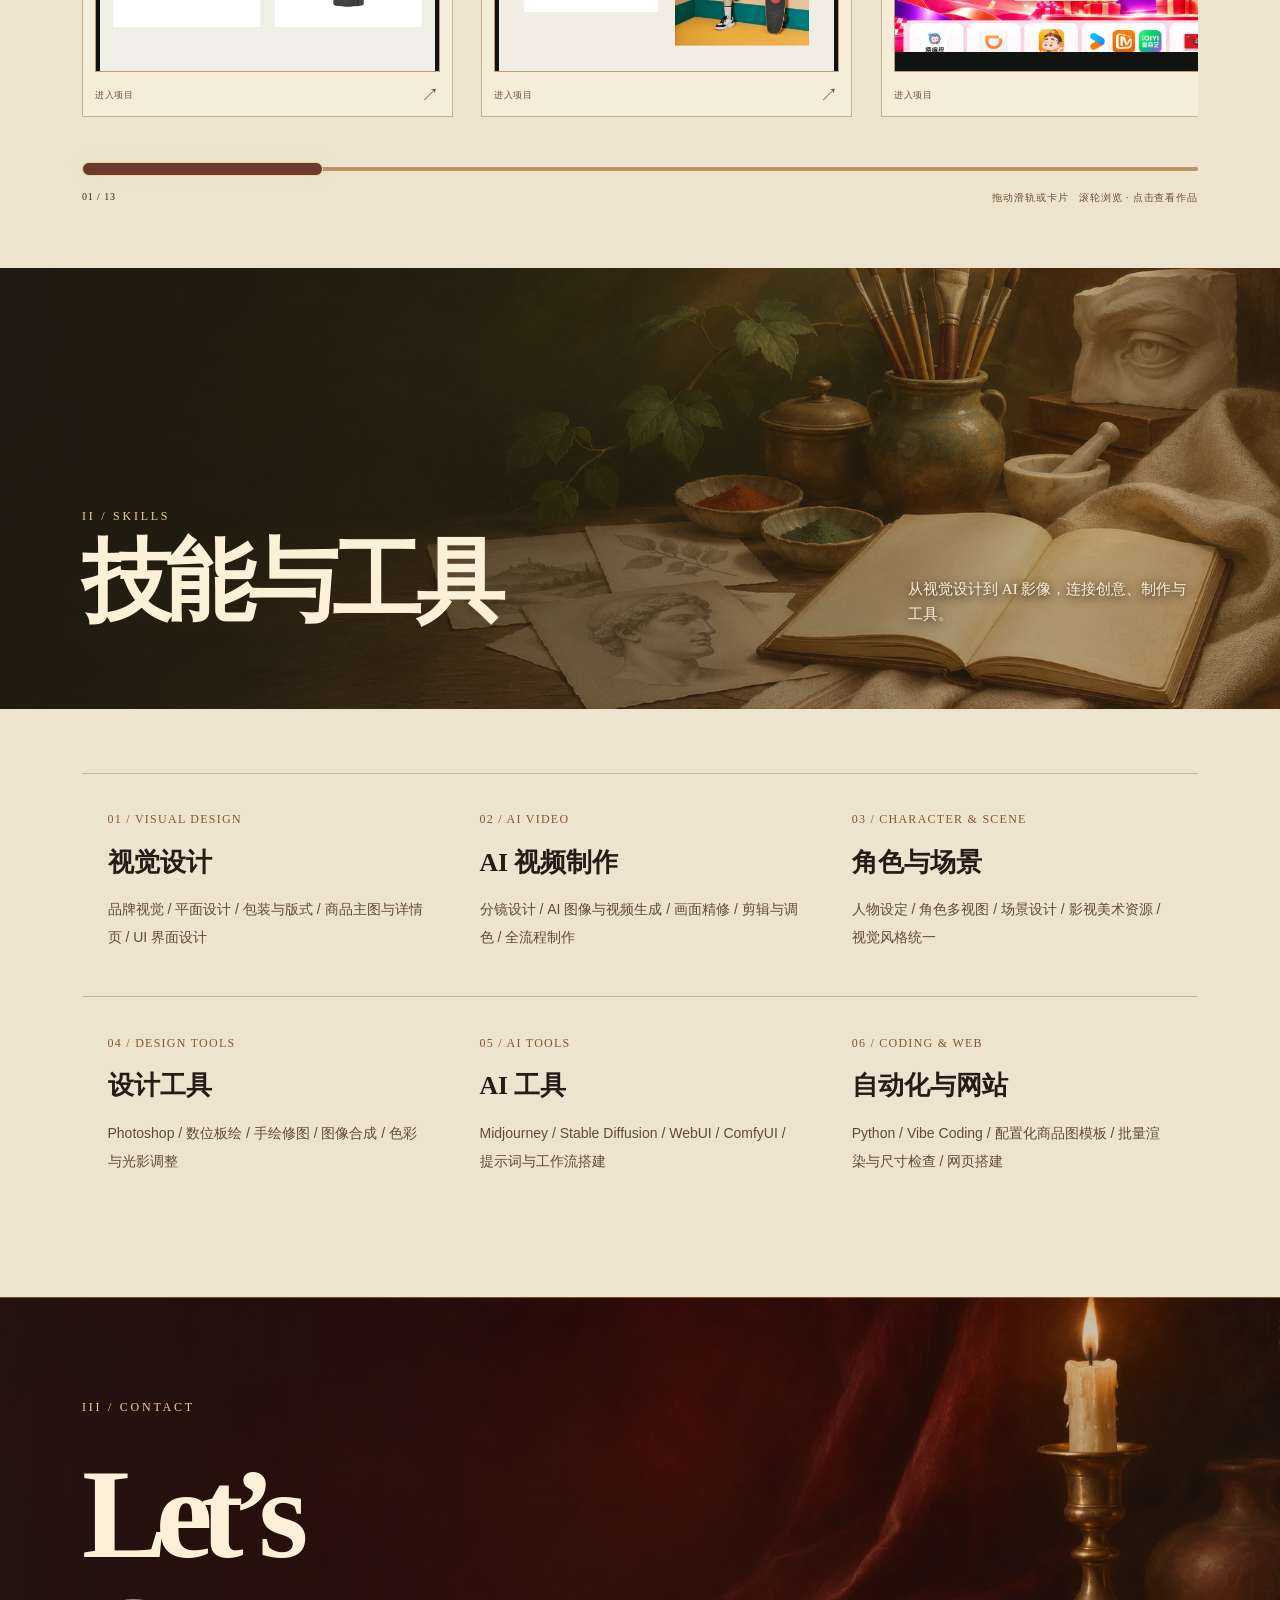
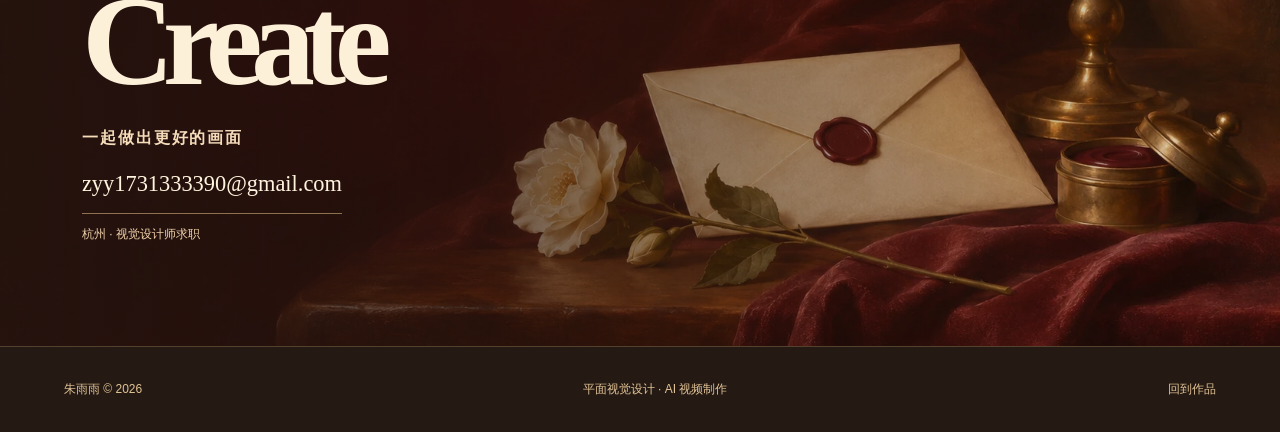
==== commit 47c9aab8: "Remove outdoor street modeling case" ====
--- a/index.html
+++ b/index.html
@@ -1,11 +1,10 @@
-<!doctype html><html lang="zh-CN"><head><meta charset="utf-8"><meta name="viewport" content="width=device-width,initial-scale=1"><meta name="theme-color" content="#211811"><meta name="description" content="朱雨雨的视觉设计作品集。探索童装 AI 换装、影视与角色视觉、产品广告，以及品牌与平面视觉设计。"><title>朱雨雨 · AI 视觉设计作品集</title><link rel="preload" href="vendor/Anton-Regular.ttf" as="font" type="font/ttf" crossorigin><link rel="modulepreload" href="vendor/three.module.min.js"><link rel="stylesheet" href="style.css?v=blender-20261102"><link rel="stylesheet" href="production.css?v=skills-grid-13"><script src="data.js?v=sun-snowman-3" defer></script><link rel="stylesheet" href="garment-case.css?v=airy-7"><script src="garment-case.js?v=selected-comparisons-6" defer></script><link rel="stylesheet" href="commerce-cases.css?v=sun-snowman-3"><script src="commerce-cases.js?v=sun-snowman-expanded-4" defer></script><script src="app.js?v=sun-snowman-3" defer></script><meta property="og:title" content="朱雨雨 · AI / VISUAL DESIGNER"><meta property="og:description" content="电商、影视与角色视觉，以及品牌设计的更多可能。"><meta property="og:image" content="https://zyygit-zh.github.io/ai-designer-portfolio/assets/oil-edition/atelier.webp"><script type="module" src="cover-motion.js?v=oil-2"></script><link rel="stylesheet" href="edition.css?v=oil-2"><link rel="stylesheet" href="oil-cases.css?v=oil-1"></head><body class="edition">
+<!doctype html><html lang="zh-CN"><head><meta charset="utf-8"><meta name="viewport" content="width=device-width,initial-scale=1"><meta name="theme-color" content="#211811"><meta name="description" content="朱雨雨的视觉设计作品集。探索童装 AI 换装、影视与角色视觉、产品广告，以及品牌与平面视觉设计。"><title>朱雨雨 · AI 视觉设计作品集</title><link rel="preload" href="vendor/Anton-Regular.ttf" as="font" type="font/ttf" crossorigin><link rel="modulepreload" href="vendor/three.module.min.js"><link rel="stylesheet" href="style.css?v=blender-20261102"><link rel="stylesheet" href="production.css?v=skills-grid-13"><script src="data.js?v=emotion-storage-2" defer></script><link rel="stylesheet" href="garment-case.css?v=airy-7"><script src="garment-case.js?v=selected-comparisons-6" defer></script><link rel="stylesheet" href="commerce-cases.css?v=sun-snowman-3"><script src="commerce-cases.js?v=sun-snowman-expanded-4" defer></script><script src="app.js?v=emotion-storage-2" defer></script><meta property="og:title" content="朱雨雨 · AI / VISUAL DESIGNER"><meta property="og:description" content="电商、影视与角色视觉，以及品牌设计的更多可能。"><meta property="og:image" content="https://zyygit-zh.github.io/ai-designer-portfolio/assets/oil-edition/atelier.webp"><script type="module" src="cover-motion.js?v=oil-2"></script><link rel="stylesheet" href="edition.css?v=oil-2"><link rel="stylesheet" href="oil-cases.css?v=emotion-storage-1"></head><body class="edition">
 <a class="skip" href="#works">跳到作品</a><header class="header">
   <a class="identity" href="#home" aria-label="朱雨雨首页">朱雨雨 <span>AI VISUAL DESIGNER</span></a>
   <nav aria-label="主导航">
     <a class="edition-direct" href="#works">作品</a>
     <a class="edition-direct" href="#about">关于</a>
     <a class="edition-direct" href="#contact">联系</a>
-    <a class="download" href="downloads/portfolio.pdf?v=updated-20261020" download="朱雨雨-AI视觉设计作品集-2026.pdf">作品集 PDF</a>
     <details class="edition-menu">
       <summary>目录</summary>
       <div class="edition-menu-panel">
--- a/oil-cases.css
+++ b/oil-cases.css
@@ -47,5 +47,11 @@
 .edition #project-dialog :is(.project-images img,.longform-tool) { background: var(--case-mat); }
 .edition #project-dialog .longform-tool figcaption { color: var(--case-ink); }
 .edition #project-dialog .tool-credit { color: #523620; border-color: var(--case-rule); background: #ead4af; }
+.media-image-sections { padding: clamp(18px, 4vw, 48px); }
+.media-image-section:first-child { padding-top: 18px; }
+.media-image-section + .media-image-section { margin-top: clamp(28px, 5vw, 60px); }
+.media-image-section h2 { font: 600 clamp(24px, 3vw, 36px)/1.25 var(--case-serif); letter-spacing: 0; }
+.media-image-section p { margin: 8px 0 18px; color: var(--case-muted); line-height: 1.65; }
+.media-image-section .media-images { gap: clamp(10px, 2vw, 24px); }
 .edition #lightbox { background: #1b130e; }
 .edition #lightbox :is(.lightbox-nav,#lightbox-caption,.lightbox-close) { color: var(--case-cream); }
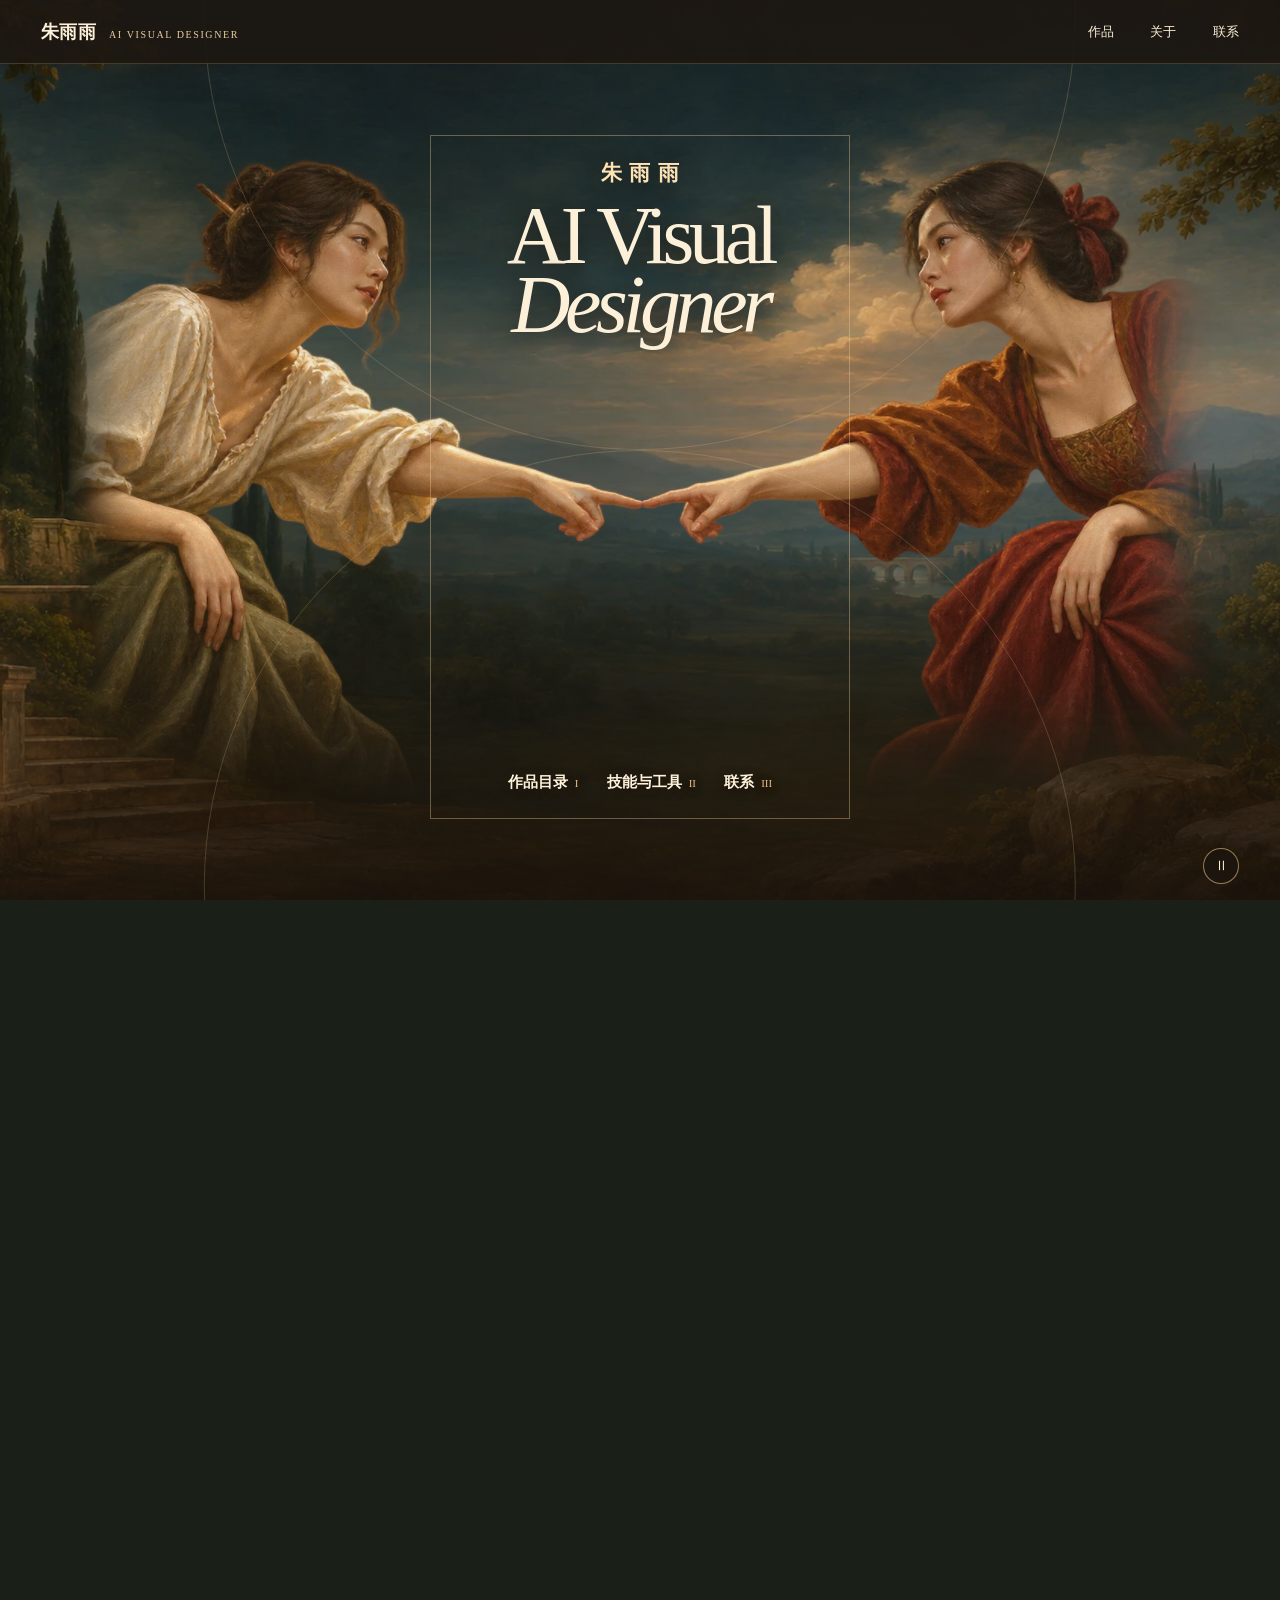
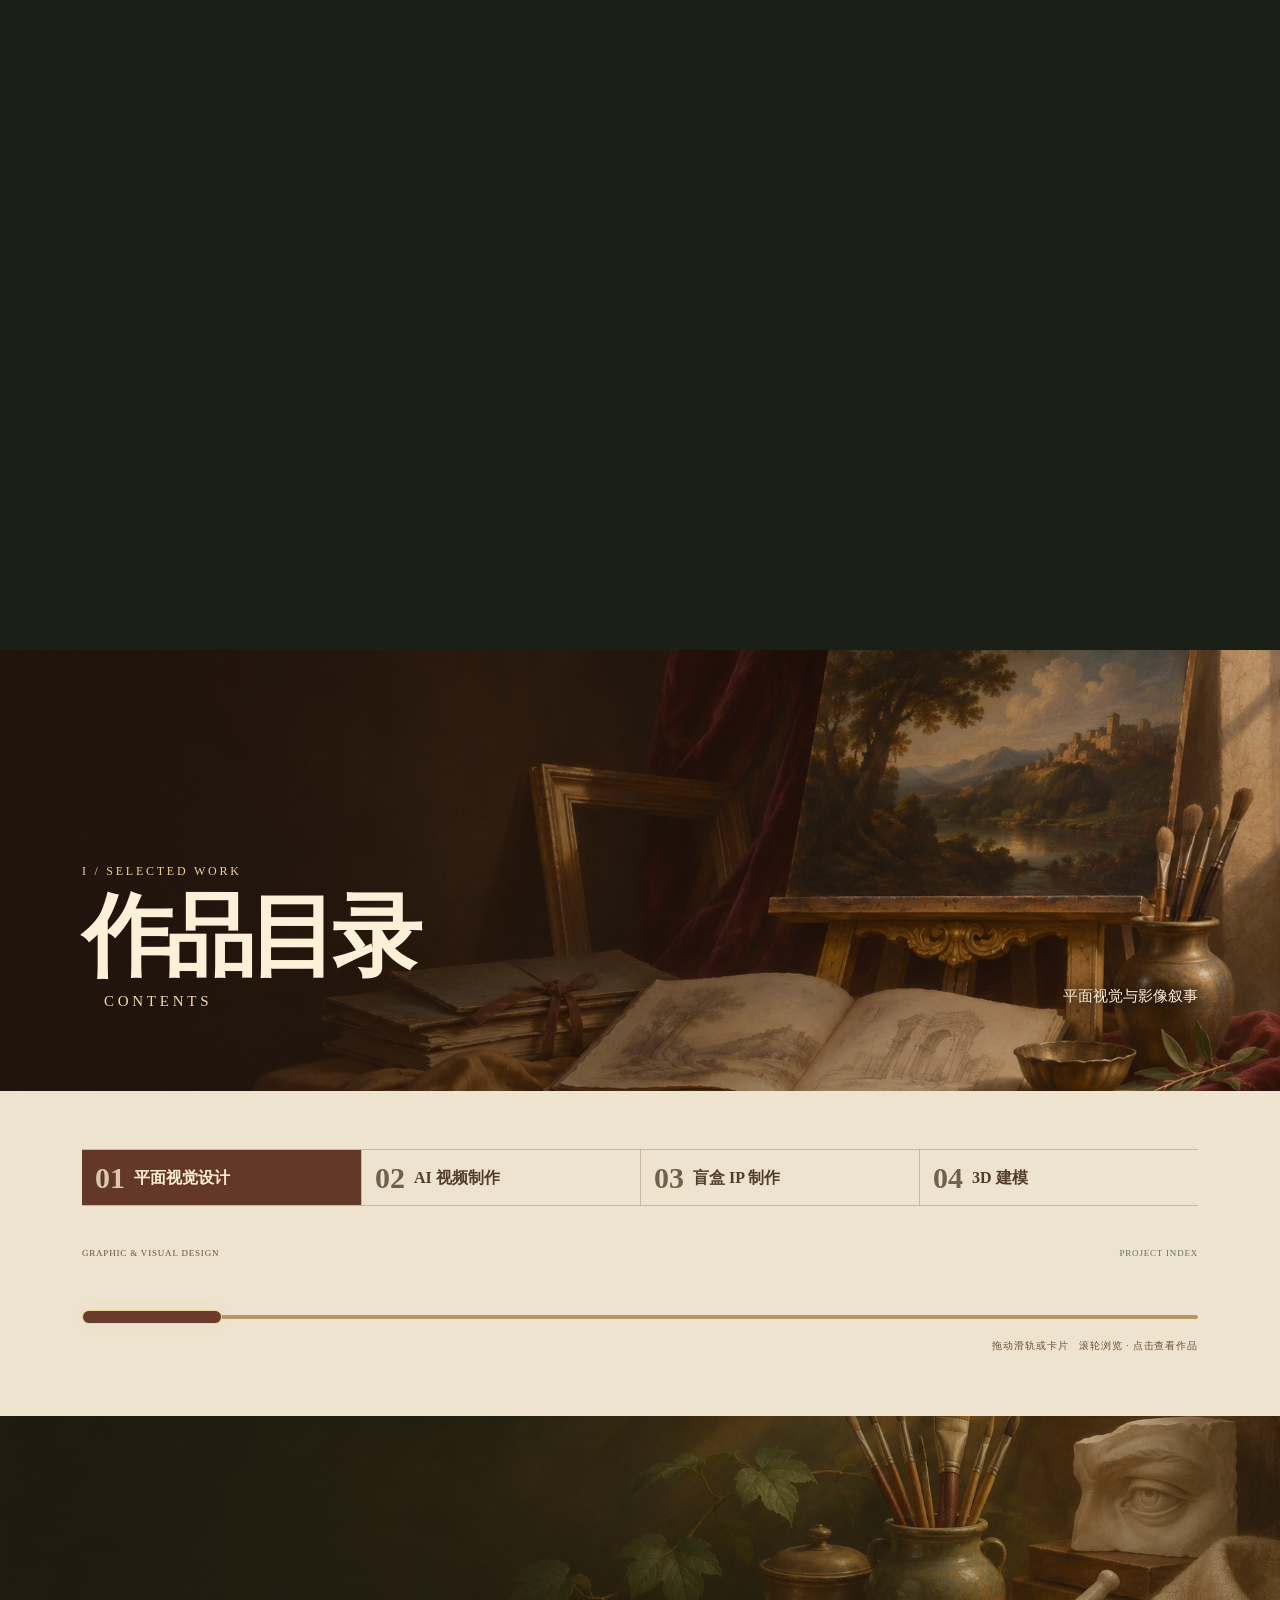
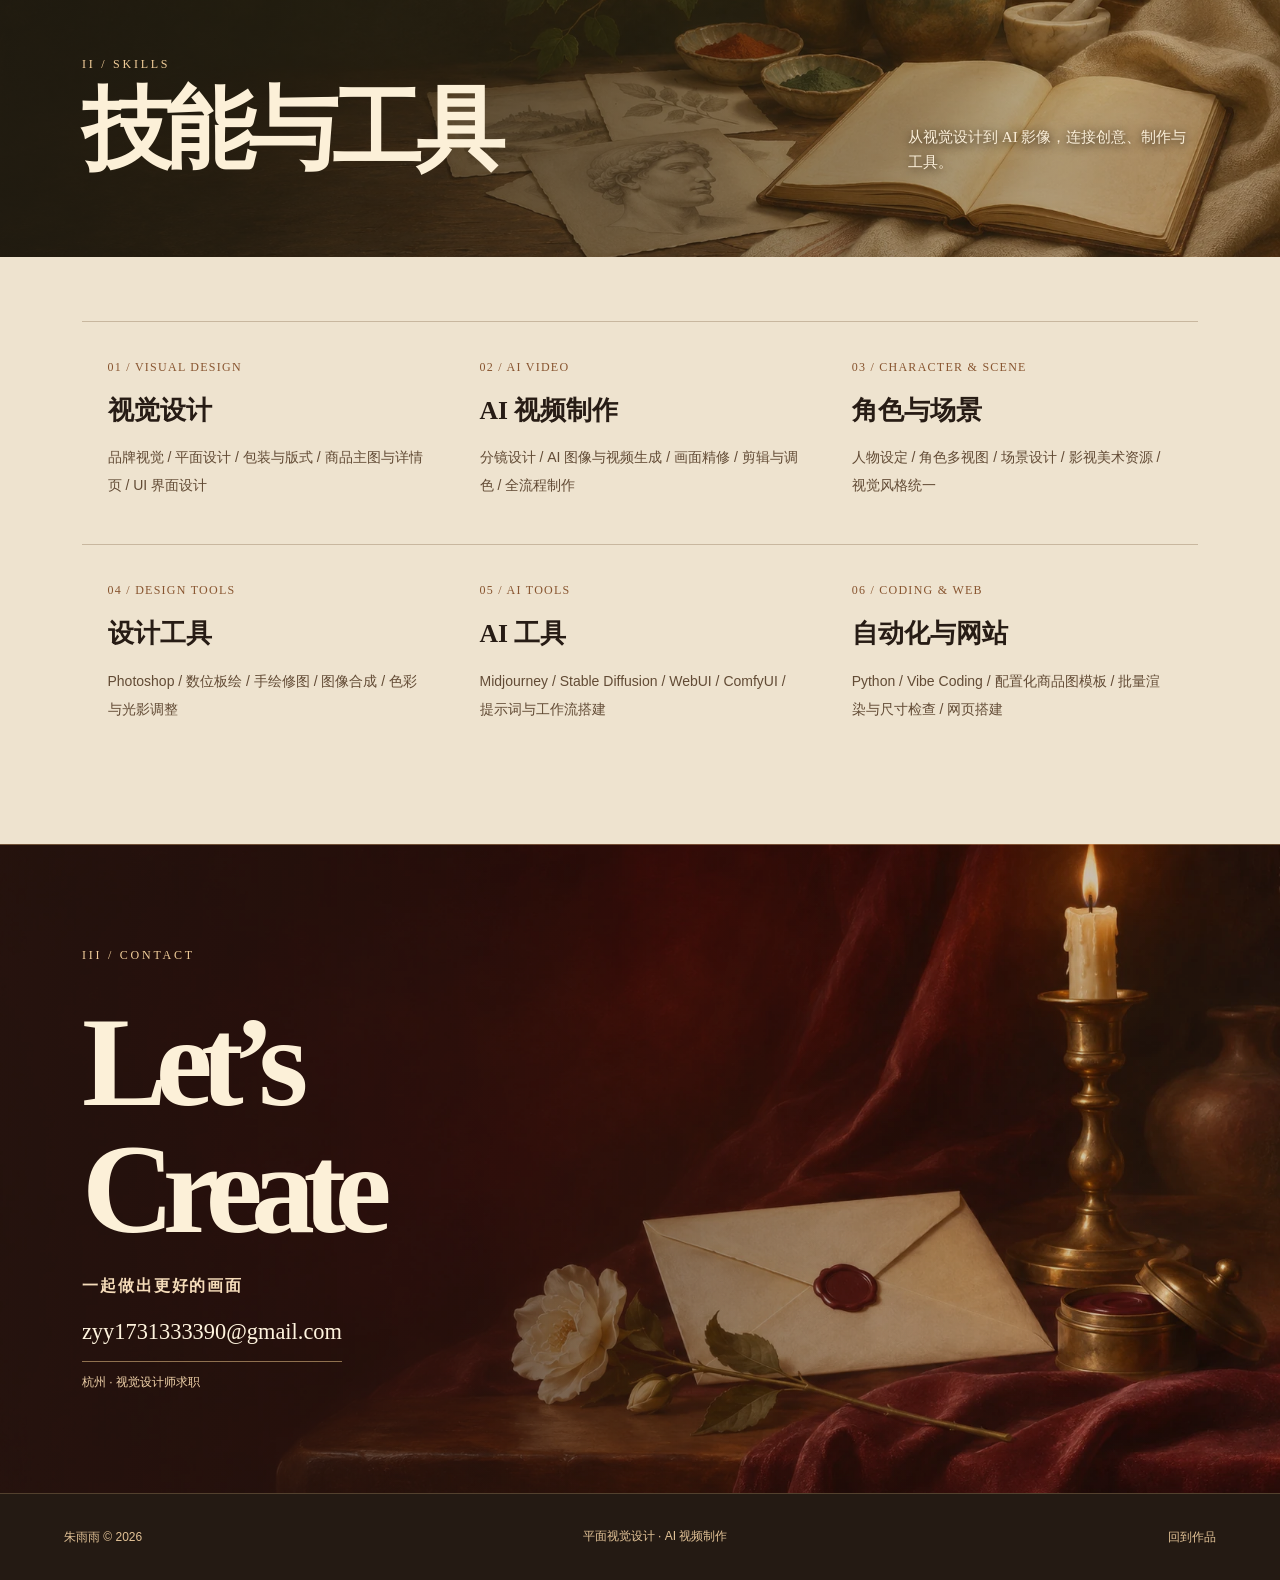
==== commit d4c59151: "Remove explanatory text from Emotion Storage portfolio case" ====
--- a/index.html
+++ b/index.html
@@ -1,4 +1,4 @@
-<!doctype html><html lang="zh-CN"><head><meta charset="utf-8"><meta name="viewport" content="width=device-width,initial-scale=1"><meta name="theme-color" content="#211811"><meta name="description" content="朱雨雨的视觉设计作品集。探索童装 AI 换装、影视与角色视觉、产品广告，以及品牌与平面视觉设计。"><title>朱雨雨 · AI 视觉设计作品集</title><link rel="preload" href="vendor/Anton-Regular.ttf" as="font" type="font/ttf" crossorigin><link rel="modulepreload" href="vendor/three.module.min.js"><link rel="stylesheet" href="style.css?v=blender-20261102"><link rel="stylesheet" href="production.css?v=skills-grid-13"><script src="data.js?v=emotion-storage-2" defer></script><link rel="stylesheet" href="garment-case.css?v=airy-7"><script src="garment-case.js?v=selected-comparisons-6" defer></script><link rel="stylesheet" href="commerce-cases.css?v=sun-snowman-3"><script src="commerce-cases.js?v=sun-snowman-expanded-4" defer></script><script src="app.js?v=emotion-storage-2" defer></script><meta property="og:title" content="朱雨雨 · AI / VISUAL DESIGNER"><meta property="og:description" content="电商、影视与角色视觉，以及品牌设计的更多可能。"><meta property="og:image" content="https://zyygit-zh.github.io/ai-designer-portfolio/assets/oil-edition/atelier.webp"><script type="module" src="cover-motion.js?v=oil-2"></script><link rel="stylesheet" href="edition.css?v=oil-2"><link rel="stylesheet" href="oil-cases.css?v=emotion-storage-1"></head><body class="edition">
+<!doctype html><html lang="zh-CN"><head><meta charset="utf-8"><meta name="viewport" content="width=device-width,initial-scale=1"><meta name="theme-color" content="#211811"><meta name="description" content="朱雨雨的视觉设计作品集。探索童装 AI 换装、影视与角色视觉、产品广告，以及品牌与平面视觉设计。"><title>朱雨雨 · AI 视觉设计作品集</title><link rel="preload" href="vendor/Anton-Regular.ttf" as="font" type="font/ttf" crossorigin><link rel="modulepreload" href="vendor/three.module.min.js"><link rel="stylesheet" href="style.css?v=blender-20261102"><link rel="stylesheet" href="production.css?v=skills-grid-13"><script src="1emotion-storage-3" defer></script><link rel="stylesheet" href="garment-case.css?v=airy-7"><script src="garment-case.js?v=selected-comparisons-6" defer></script><link rel="stylesheet" href="commerce-cases.css?v=sun-snowman-3"><script src="commerce-cases.js?v=sun-snowman-expanded-4" defer></script><script src="1emotion-storage-3" defer></script><meta property="og:title" content="朱雨雨 · AI / VISUAL DESIGNER"><meta property="og:description" content="电商、影视与角色视觉，以及品牌设计的更多可能。"><meta property="og:image" content="https://zyygit-zh.github.io/ai-designer-portfolio/assets/oil-edition/atelier.webp"><script type="module" src="cover-motion.js?v=oil-2"></script><link rel="stylesheet" href="edition.css?v=oil-2"><link rel="stylesheet" href="1emotion-storage-3"></head><body class="edition">
 <a class="skip" href="#works">跳到作品</a><header class="header">
   <a class="identity" href="#home" aria-label="朱雨雨首页">朱雨雨 <span>AI VISUAL DESIGNER</span></a>
   <nav aria-label="主导航">
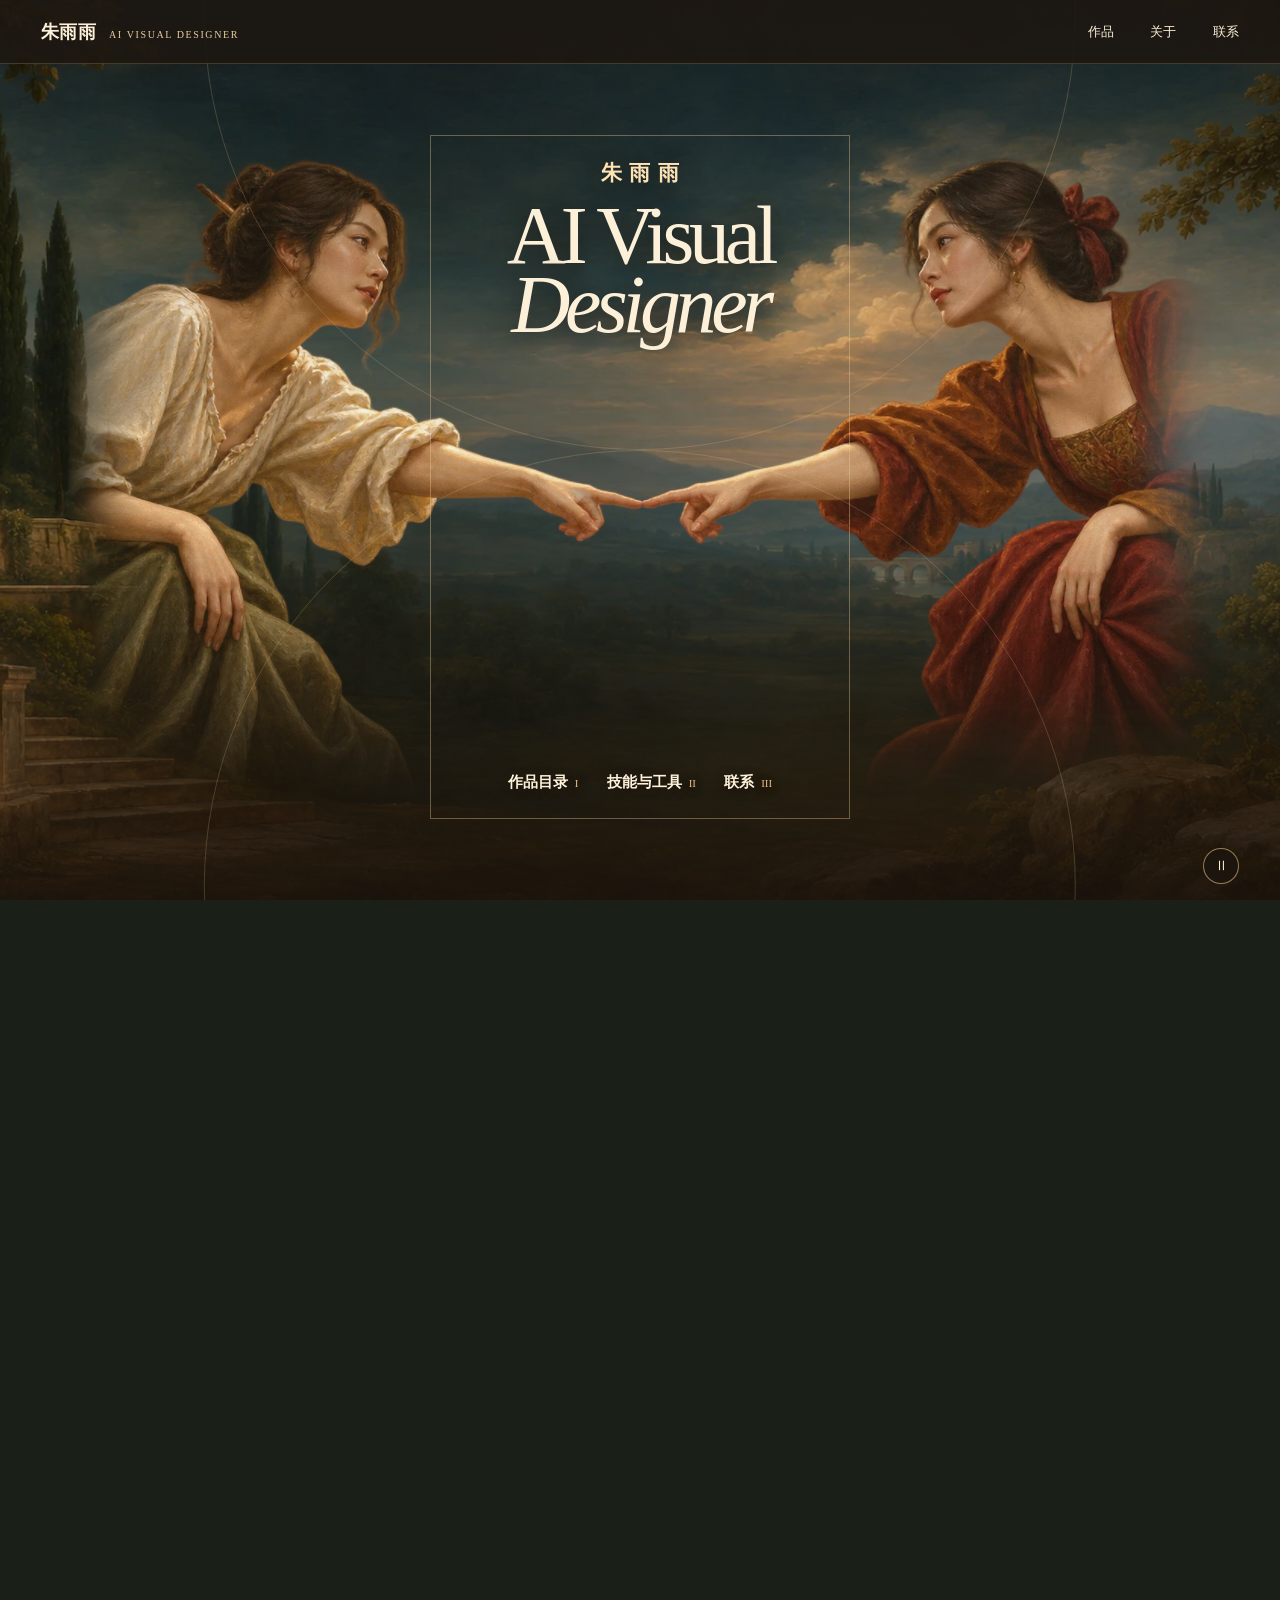
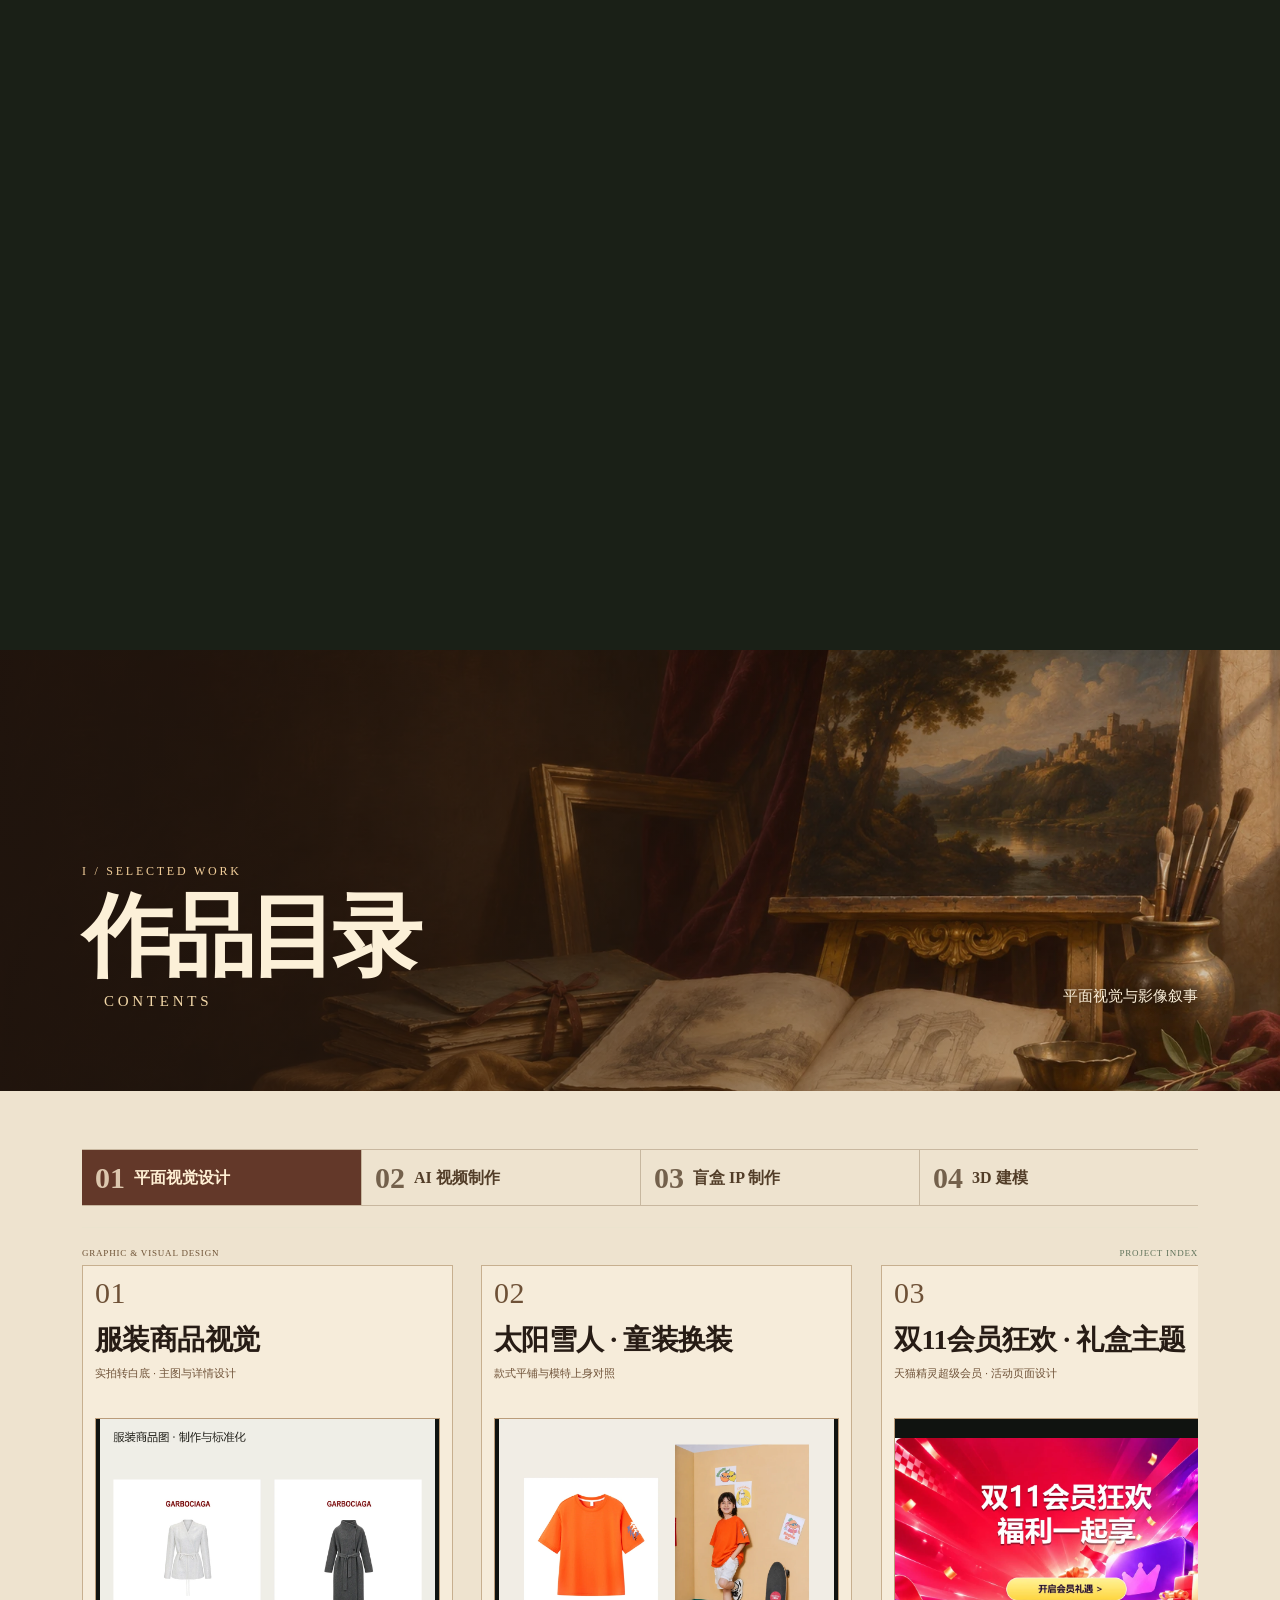
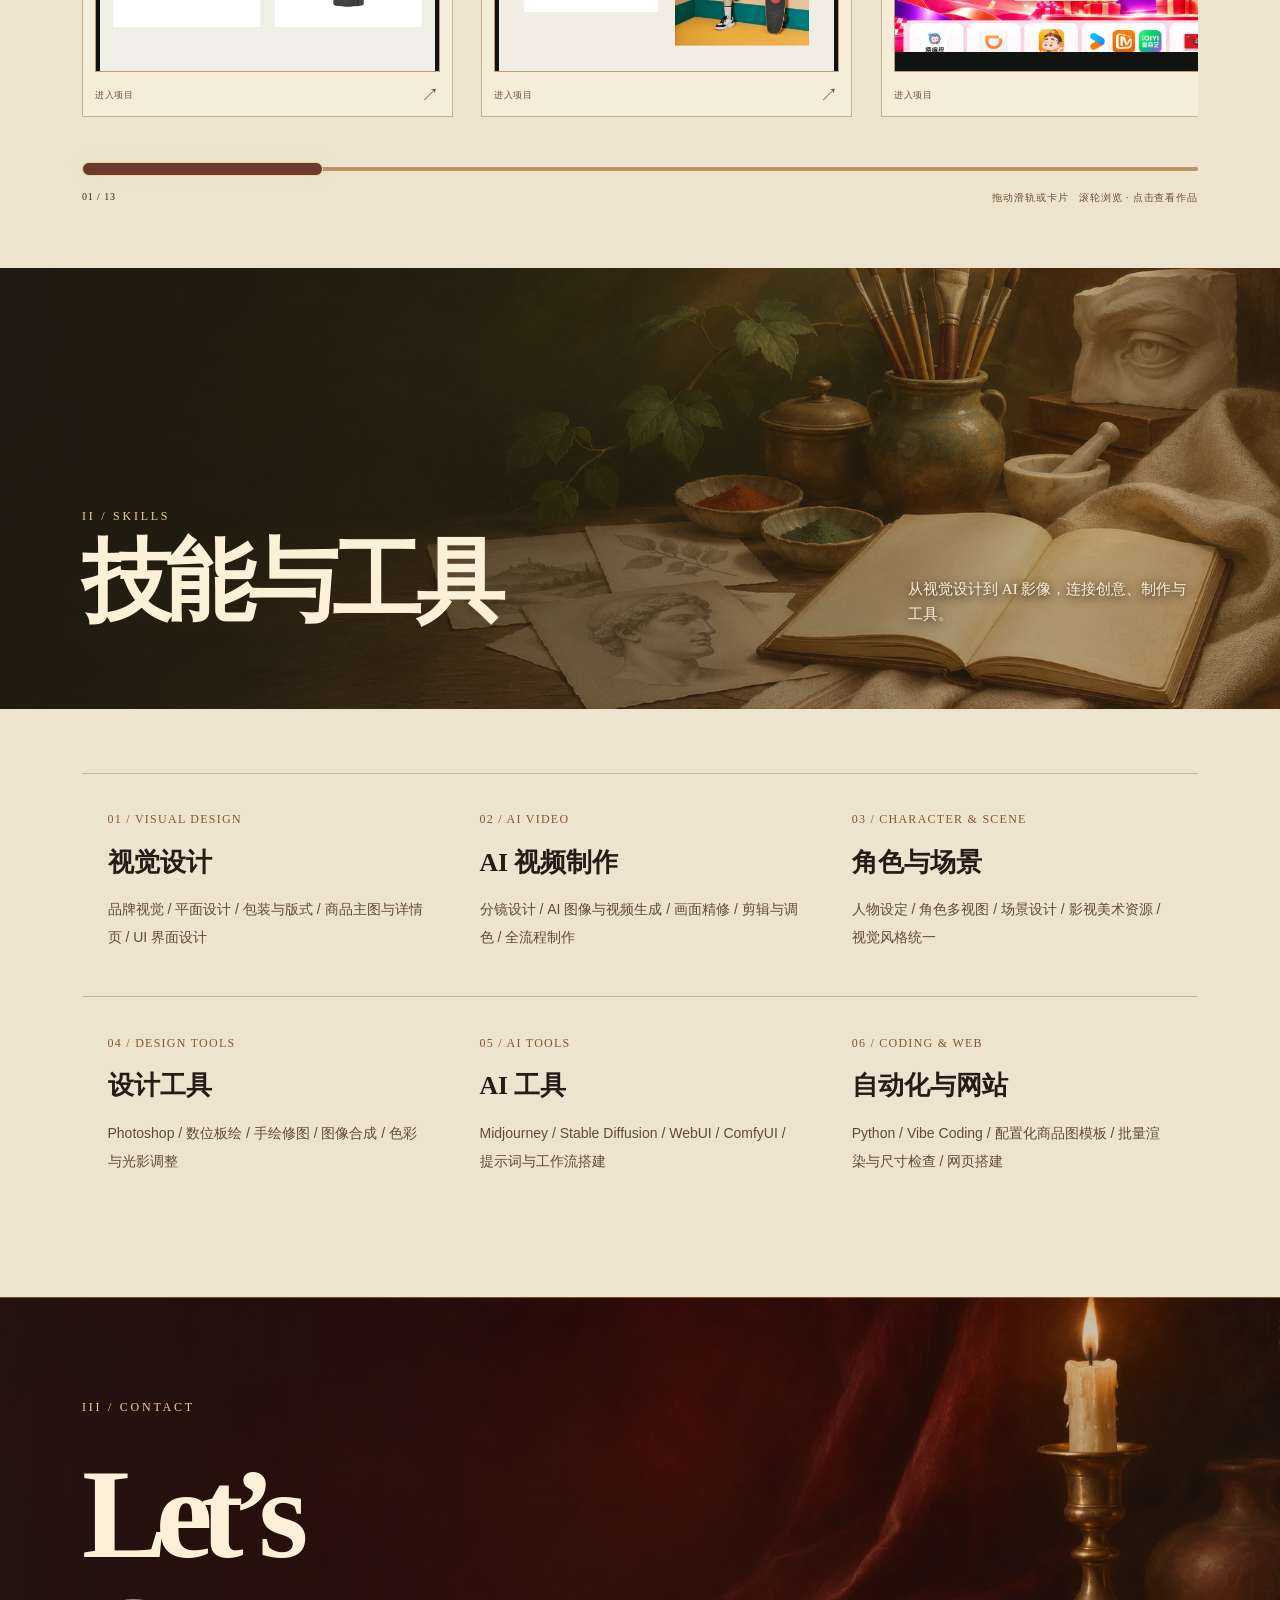
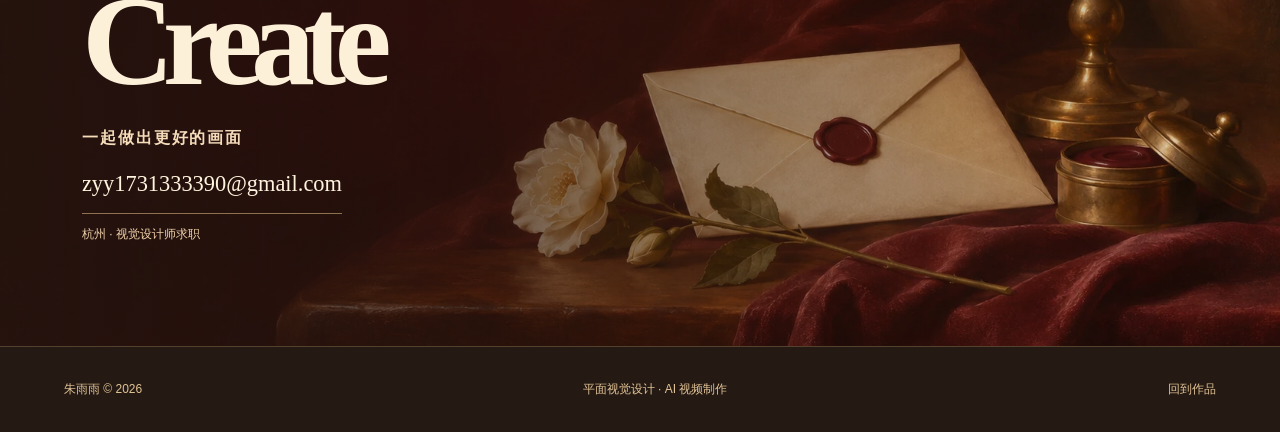
==== commit 318a1c84: "Fix versioned portfolio script and stylesheet URLs" ====
--- a/index.html
+++ b/index.html
@@ -1,4 +1,4 @@
-<!doctype html><html lang="zh-CN"><head><meta charset="utf-8"><meta name="viewport" content="width=device-width,initial-scale=1"><meta name="theme-color" content="#211811"><meta name="description" content="朱雨雨的视觉设计作品集。探索童装 AI 换装、影视与角色视觉、产品广告，以及品牌与平面视觉设计。"><title>朱雨雨 · AI 视觉设计作品集</title><link rel="preload" href="vendor/Anton-Regular.ttf" as="font" type="font/ttf" crossorigin><link rel="modulepreload" href="vendor/three.module.min.js"><link rel="stylesheet" href="style.css?v=blender-20261102"><link rel="stylesheet" href="production.css?v=skills-grid-13"><script src="1emotion-storage-3" defer></script><link rel="stylesheet" href="garment-case.css?v=airy-7"><script src="garment-case.js?v=selected-comparisons-6" defer></script><link rel="stylesheet" href="commerce-cases.css?v=sun-snowman-3"><script src="commerce-cases.js?v=sun-snowman-expanded-4" defer></script><script src="1emotion-storage-3" defer></script><meta property="og:title" content="朱雨雨 · AI / VISUAL DESIGNER"><meta property="og:description" content="电商、影视与角色视觉，以及品牌设计的更多可能。"><meta property="og:image" content="https://zyygit-zh.github.io/ai-designer-portfolio/assets/oil-edition/atelier.webp"><script type="module" src="cover-motion.js?v=oil-2"></script><link rel="stylesheet" href="edition.css?v=oil-2"><link rel="stylesheet" href="1emotion-storage-3"></head><body class="edition">
+<!doctype html><html lang="zh-CN"><head><meta charset="utf-8"><meta name="viewport" content="width=device-width,initial-scale=1"><meta name="theme-color" content="#211811"><meta name="description" content="朱雨雨的视觉设计作品集。探索童装 AI 换装、影视与角色视觉、产品广告，以及品牌与平面视觉设计。"><title>朱雨雨 · AI 视觉设计作品集</title><link rel="preload" href="vendor/Anton-Regular.ttf" as="font" type="font/ttf" crossorigin><link rel="modulepreload" href="vendor/three.module.min.js"><link rel="stylesheet" href="style.css?v=blender-20261102"><link rel="stylesheet" href="production.css?v=skills-grid-13"><script src="data.js?v=emotion-storage-4" defer></script><link rel="stylesheet" href="garment-case.css?v=airy-7"><script src="garment-case.js?v=selected-comparisons-6" defer></script><link rel="stylesheet" href="commerce-cases.css?v=sun-snowman-3"><script src="commerce-cases.js?v=sun-snowman-expanded-4" defer></script><script src="app.js?v=emotion-storage-4" defer></script><meta property="og:title" content="朱雨雨 · AI / VISUAL DESIGNER"><meta property="og:description" content="电商、影视与角色视觉，以及品牌设计的更多可能。"><meta property="og:image" content="https://zyygit-zh.github.io/ai-designer-portfolio/assets/oil-edition/atelier.webp"><script type="module" src="cover-motion.js?v=oil-2"></script><link rel="stylesheet" href="edition.css?v=oil-2"><link rel="stylesheet" href="oil-cases.css?v=emotion-storage-4"></head><body class="edition">
 <a class="skip" href="#works">跳到作品</a><header class="header">
   <a class="identity" href="#home" aria-label="朱雨雨首页">朱雨雨 <span>AI VISUAL DESIGNER</span></a>
   <nav aria-label="主导航">
--- a/oil-cases.css
+++ b/oil-cases.css
@@ -0,0 +1,56 @@
+/* The artwork frames belong to the site, while case photos keep their original colors. */
+:is(.garment-standalone, .commerce-standalone, .edition) {
+  --case-paper: #f0e5d2;
+  --case-mat: #fbf2e2;
+  --case-ink: #251b13;
+  --case-muted: #66513d;
+  --case-rule: #aa8456a6;
+  --case-cream: #fff2d7;
+  --case-serif: 'Songti SC', 'Noto Serif CJK SC', SimSun, Georgia, serif;
+}
+:is(.garment-standalone, .commerce-standalone) { background: #211811; color: var(--case-ink); }
+.garment-standalone #garment-case-page, .commerce-standalone > main { background: var(--case-paper); }
+:is(.garment-standalone > .gc-back, .commerce-standalone > .pc-back) {
+  background: #2a1e15; color: var(--case-cream); border: 1px solid #d6ad73;
+  box-shadow: none; border-radius: 3px; font-family: var(--case-serif);
+}
+:is(.garment-case, .process-case.pc-sun-snowman) { background: var(--case-paper); color: var(--case-ink); }
+.garment-case { --gc-paper: #f0e5d2; --gc-ink: #251b13; --gc-line: #aa845688; --gc-muted: #66513d; }
+:is(.garment-case .gc-hero, .pc-sun-snowman .pc-hero) {
+  border-color: #9c7448; color: var(--case-cream);
+  background: linear-gradient(90deg, #27190feb 0%, #27190f61 85%), url('assets/oil-edition/atelier.webp') 52% 53% / cover;
+}
+.pc-sun-snowman .pc-hero {
+  background-image: linear-gradient(90deg, #291710ec, #29171061 89%), url('assets/oil-edition/tools.webp');
+}
+:is(.garment-case .gc-hero h1, .pc-sun-snowman .pc-hero h1) { color: var(--case-cream); font-family: var(--case-serif); }
+:is(.garment-case .gc-kicker,.garment-case .gc-topline,.garment-case .gc-hero-bottom > p,.garment-case .gc-hero-bottom > span,.pc-sun-snowman .pc-hero :is(.pc-top,.pc-eyebrow,.pc-intro)) { color: #ffe3b6; }
+.pc-sun-snowman .pc-hero h1 em { color: #f1c485; }
+:is(.garment-case .gc-section h2, .garment-case .gc-delivery strong, .garment-case .gc-capability-list h3) { color: var(--case-ink); font-family: var(--case-serif); }
+:is(.garment-case .gc-section-head > p, .garment-case .gc-num, .garment-case .gc-facts dt, .garment-case .gc-workflow figcaption, .pc-sun-snowman .pc-kids-pair figcaption) { color: var(--case-muted); }
+:is(.garment-case .gc-section,.garment-case .gc-facts,.pc-sun-snowman .pc-kids-pair) { border-color: var(--case-rule); }
+:is(.garment-case .gc-photo,.garment-case .gc-series-grid figure,.garment-case .gc-workflow figure,.pc-sun-snowman .pc-flat-image,.pc-sun-snowman .pc-model-image) {
+  border: 1px solid var(--case-rule); box-shadow: none; background: var(--case-mat);
+}
+:is(.garment-case .gc-footer,.pc-sun-snowman .pc-footer) { background: #281d15; color: var(--case-cream); border-color: var(--case-rule); }
+:is(.garment-case .gc-footer a,.pc-sun-snowman .pc-footer a) { color: #f7d79e; }
+
+.edition #project-dialog { background: var(--case-paper); color: var(--case-ink); border: 1px solid #be965b; }
+.edition #project-dialog .dialog-top { background: #2b1f16f5; color: var(--case-cream); border-color: #b68a4a8c; }
+.edition #project-dialog .dialog-top > span, .edition #project-dialog #close-project { color: var(--case-cream); }
+.edition #project-dialog .project-header { background: linear-gradient(90deg, #291a11f3, #291a1179), url('assets/oil-edition/atelier.webp') 50% 46% / cover; color: var(--case-cream); }
+.edition #project-dialog .project-header :is(h2,.summary,.eyebrow,.project-type) { color: var(--case-cream); }
+.edition #project-dialog .project-header h2 { font-family: var(--case-serif); }
+.edition #project-dialog :is(.project-facts,.project-note,.production-section,.production-video,.longform-tool) { border-color: var(--case-rule); }
+.edition #project-dialog :is(.project-facts,.project-facts strong,.project-note,.section-copy,.project-images figcaption,.video-block p,.production-description,.production-heading > a) { color: var(--case-muted); }
+.edition #project-dialog :is(.project-body h3,.project-body h4,.production-heading h2,.production-video h2) { color: var(--case-ink); font-family: var(--case-serif); }
+.edition #project-dialog :is(.project-images img,.longform-tool) { background: var(--case-mat); }
+.edition #project-dialog .longform-tool figcaption { color: var(--case-ink); }
+.edition #project-dialog .tool-credit { color: #523620; border-color: var(--case-rule); background: #ead4af; }
+.media-image-sections { padding: clamp(18px, 4vw, 48px); }
+.media-image-section:first-child { padding-top: 18px; }
+.media-image-section + .media-image-section { margin-top: clamp(28px, 5vw, 60px); }
+.media-image-section h2 { margin-bottom: 16px; font: 600 clamp(24px, 3vw, 36px)/1.25 var(--case-serif); letter-spacing: 0; }
+.media-image-section .media-images { gap: clamp(10px, 2vw, 24px); }
+.edition #lightbox { background: #1b130e; }
+.edition #lightbox :is(.lightbox-nav,#lightbox-caption,.lightbox-close) { color: var(--case-cream); }
